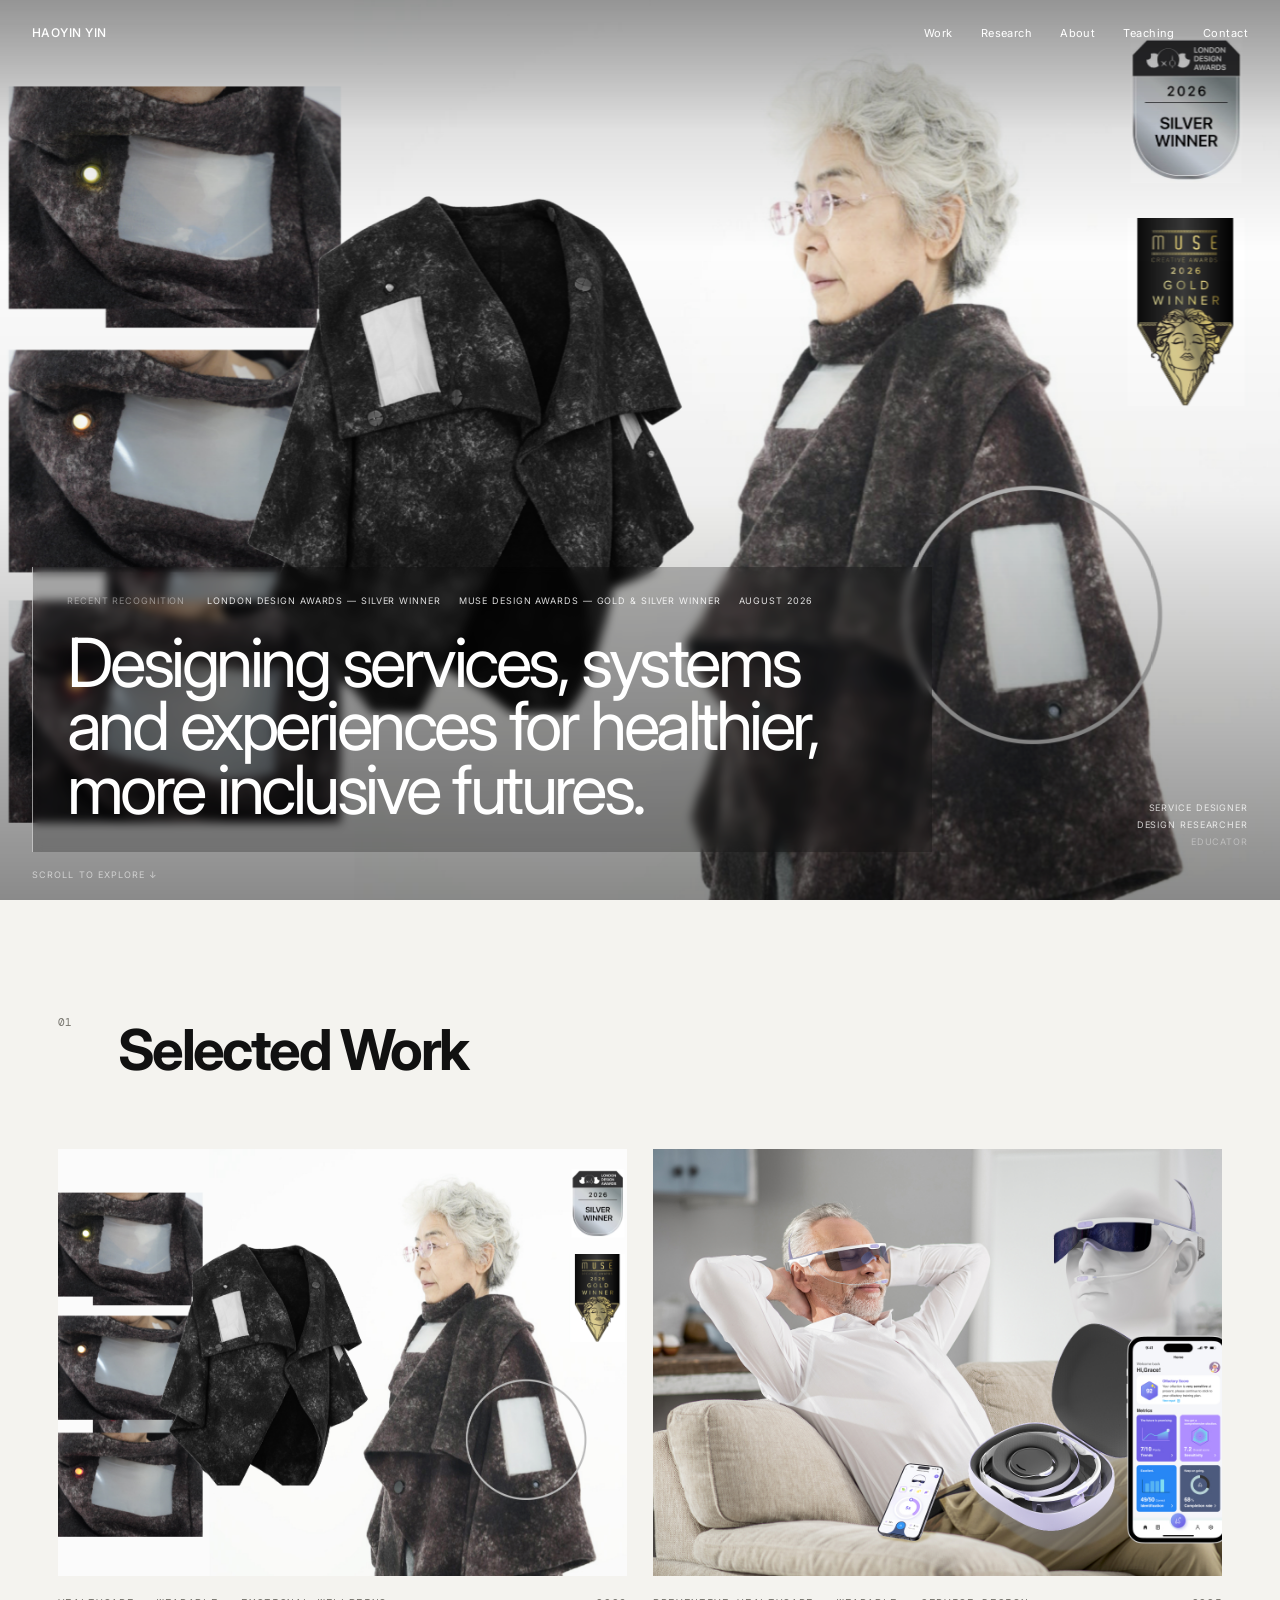
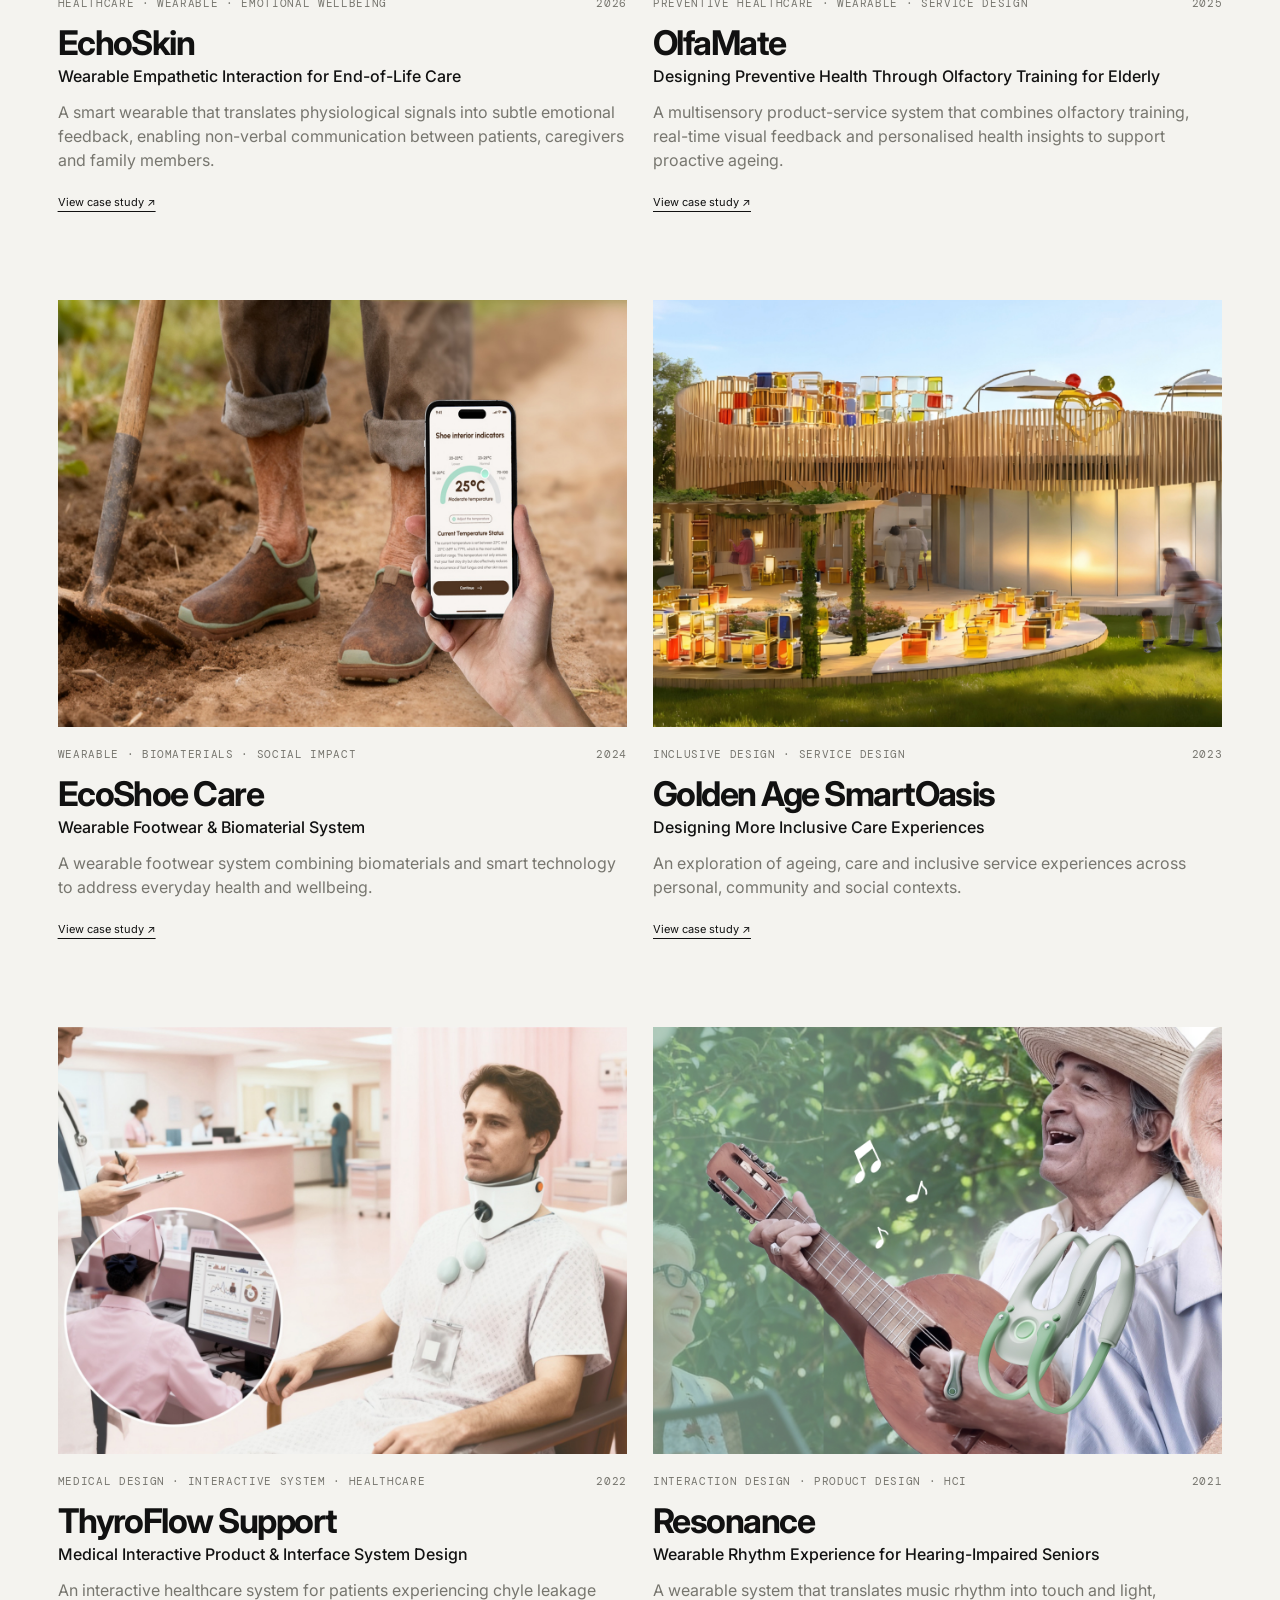
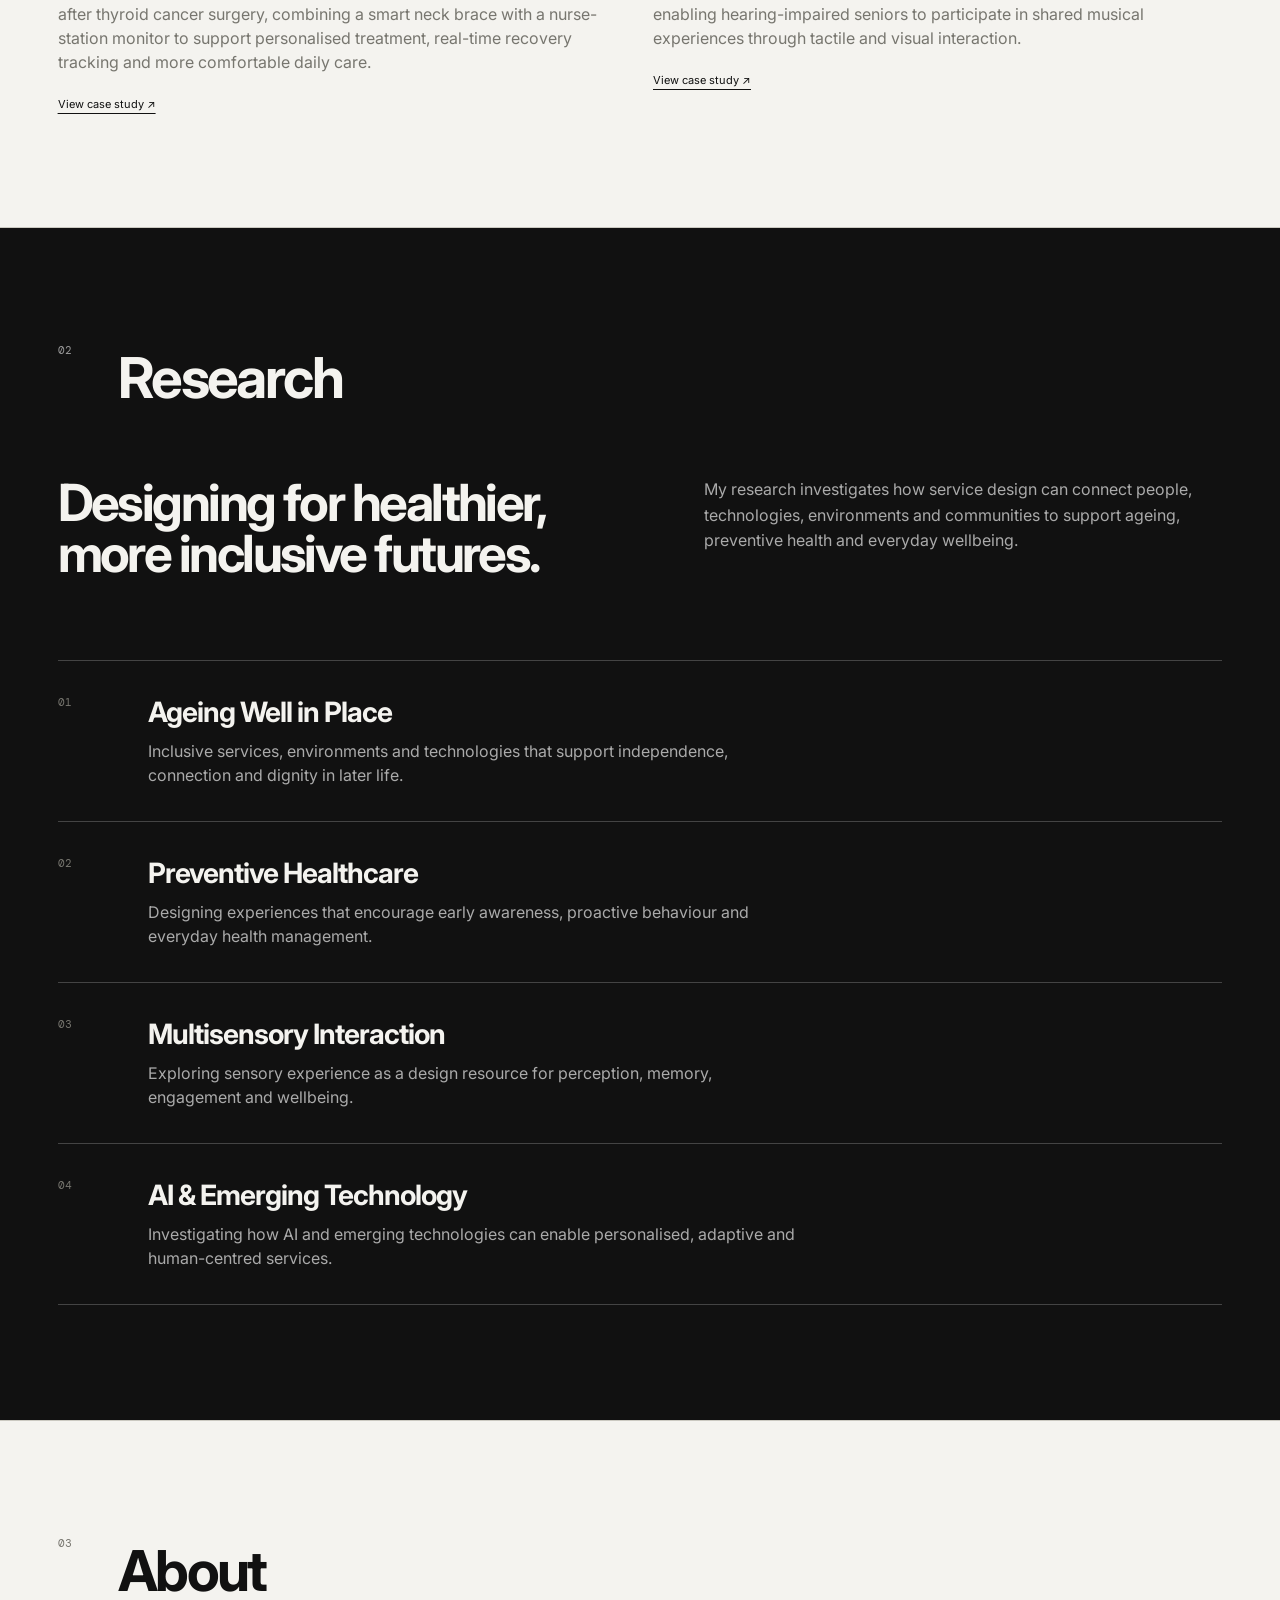
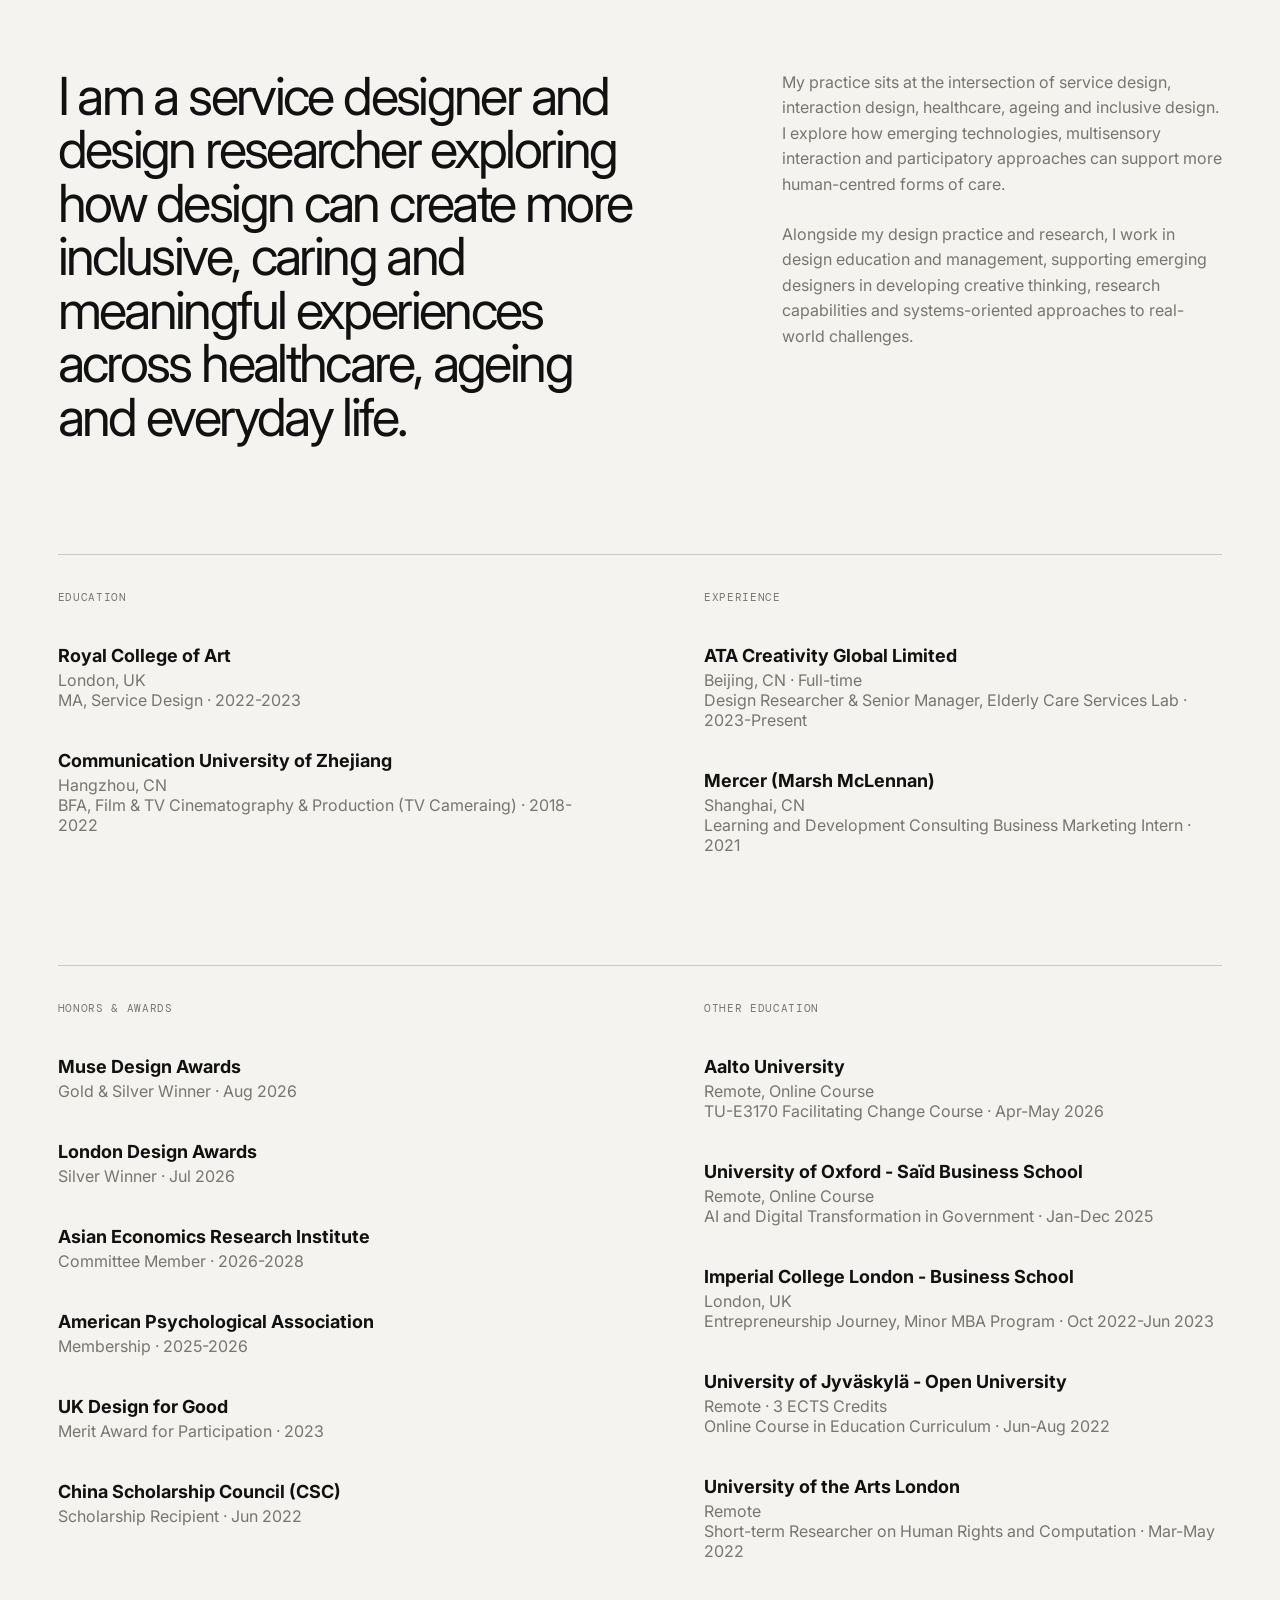
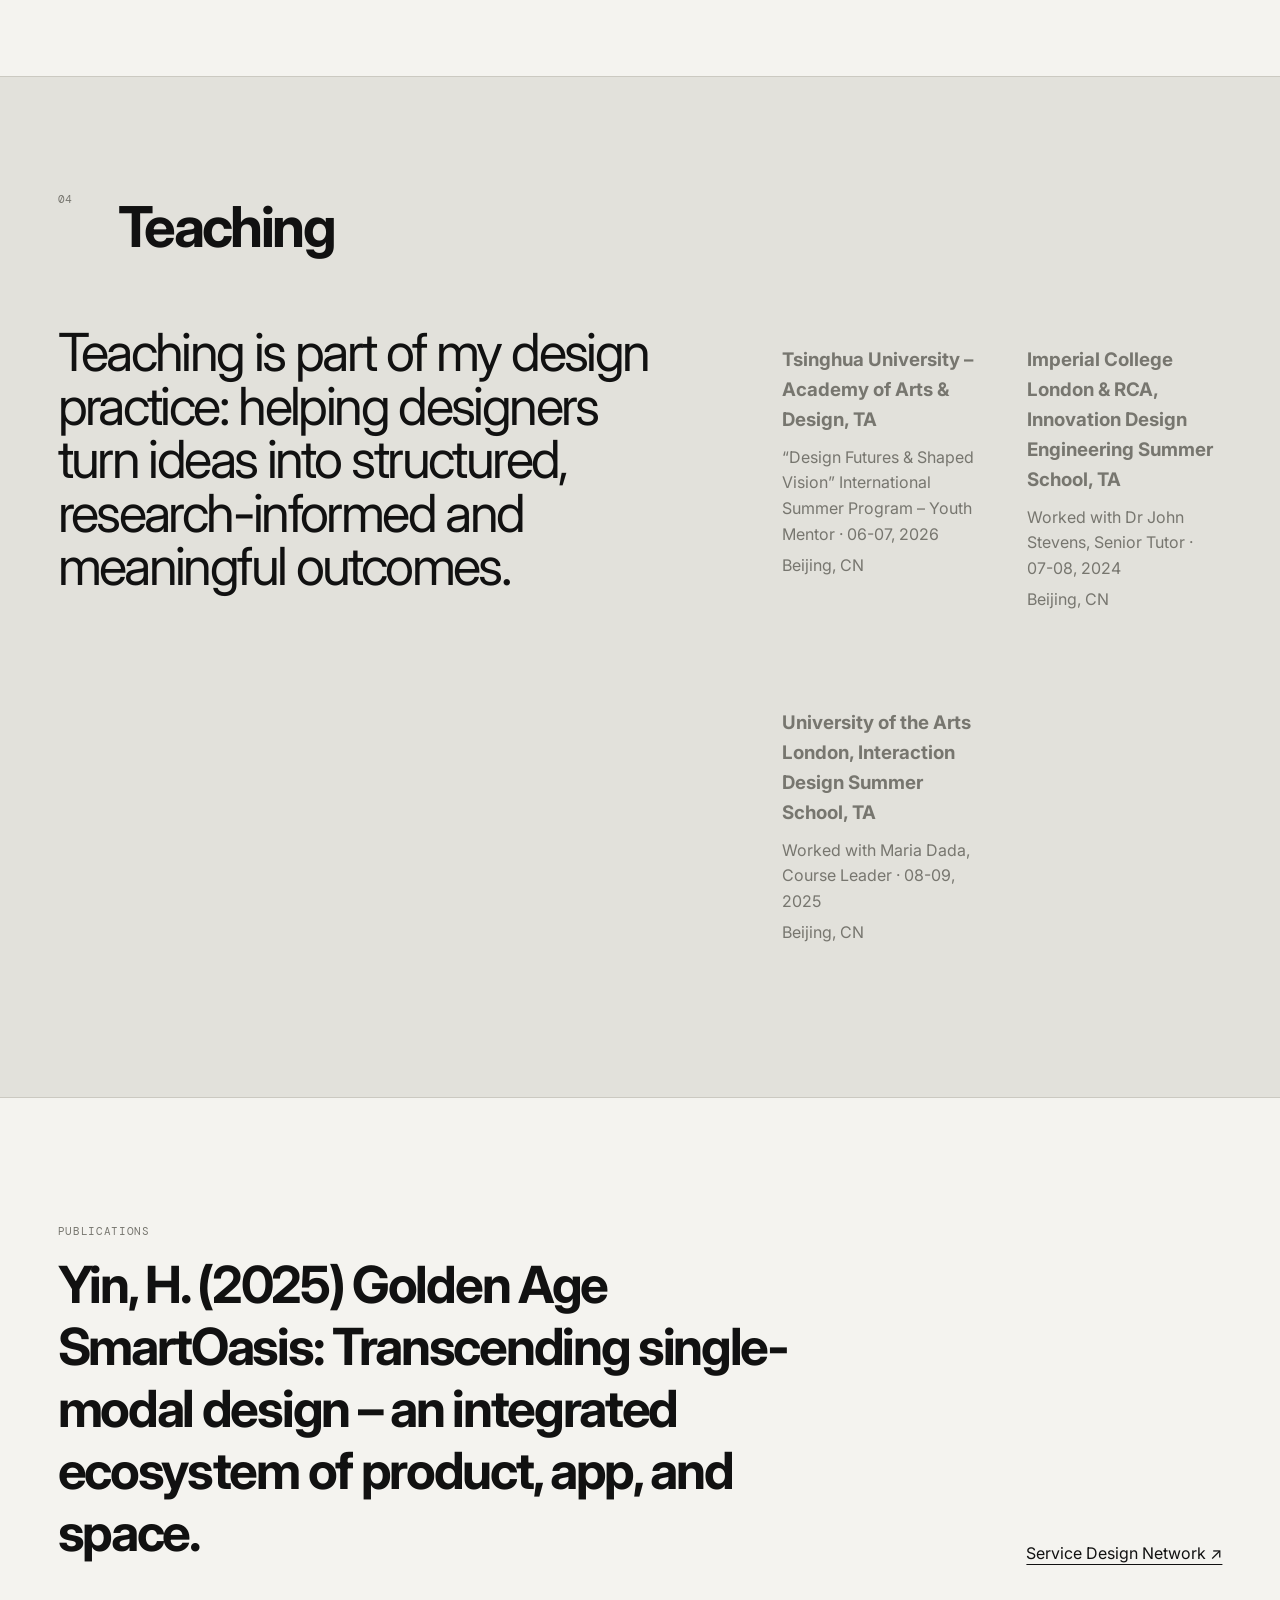
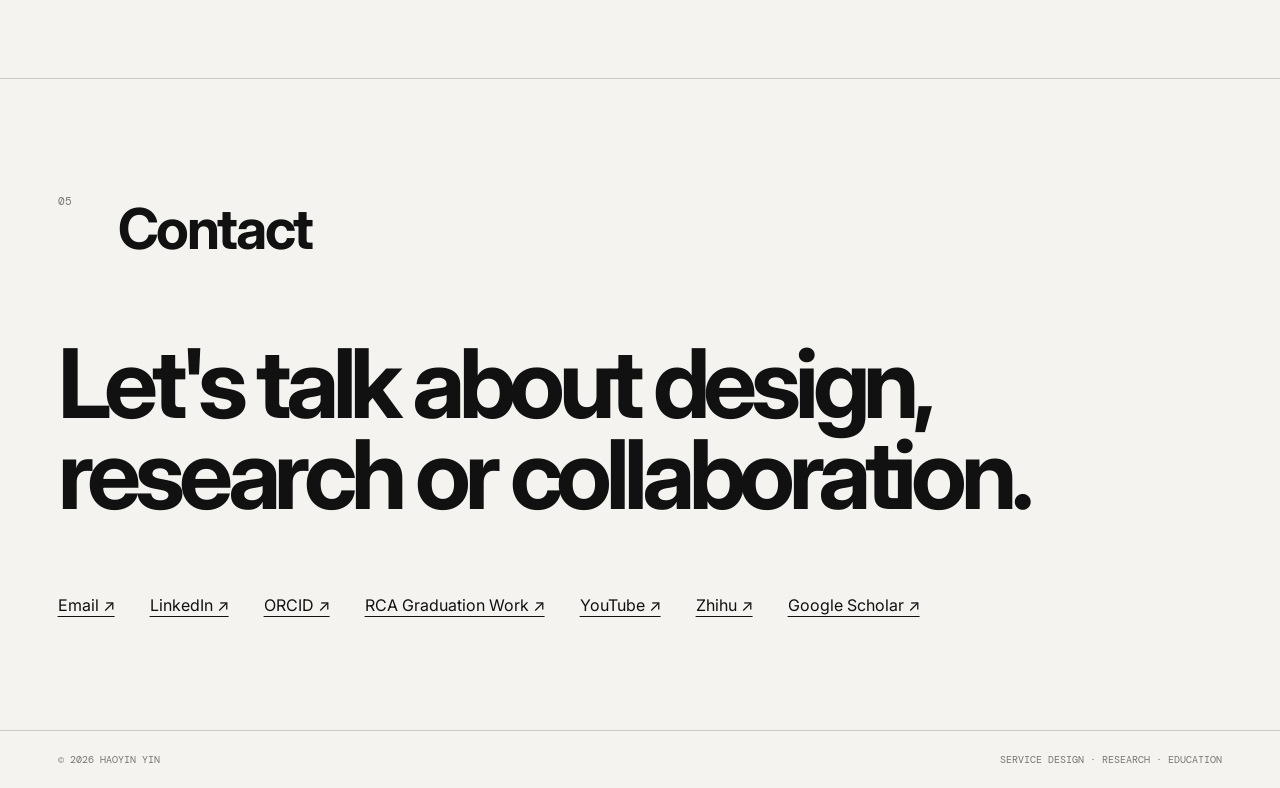
==== index.html @ 9c63cf5b "Update index.html" ====
<!doctype html>
<html lang="en">
<head>
<meta charset="utf-8">
<meta name="viewport" content="width=device-width,initial-scale=1">

<title>Haoyin Yin — Service Designer & Design Researcher</title>

<meta name="description" content="Haoyin Yin — Service Designer, Design Researcher and Educator.">

<link rel="stylesheet" href="styles.css">

<style>

/* =========================================================
   HERO V10
   FULL-SCREEN IMAGE + PROTECTED TYPOGRAPHY
   ========================================================= */

.hero-v10 {
  position: relative;
  width: 100%;
  height: 100vh;
  height: 100svh;
  min-height: 680px;

  overflow: hidden;

  background: #111;
  color: #fff;
}


/* =========================================================
   FULL-SCREEN IMAGE
   ========================================================= */

.hero-v10-media {
  position: absolute;
  inset: 0;

  overflow: hidden;
}

.hero-v10-media img {
  width: 100%;
  height: 100%;

  display: block;

  object-fit: cover;
  object-position: center center;

  transform: scale(1.015);

  animation:
    heroV10ImageIn 1.6s cubic-bezier(.16,.7,.2,1) both;

  transition:
    transform 1.2s cubic-bezier(.2,.7,.2,1);
}

.hero-v10:hover .hero-v10-media img {
  transform: scale(1.025);
}

@keyframes heroV10ImageIn {

  from {
    opacity: 0;
    transform: scale(1.07);
  }

  to {
    opacity: 1;
    transform: scale(1.015);
  }

}


/* =========================================================
   IMAGE ATMOSPHERE
   ========================================================= */

.hero-v10-shade {
  position: absolute;
  inset: 0;

  pointer-events: none;

  background:
    linear-gradient(
      180deg,
      rgba(0,0,0,.22) 0%,
      rgba(0,0,0,0) 28%,
      rgba(0,0,0,.05) 55%,
      rgba(0,0,0,.45) 100%
    );
}


/* =========================================================
   NAVIGATION
   ========================================================= */

.hero-v10-nav {
  position: absolute;

  top: 0;
  left: 0;
  right: 0;

  z-index: 20;

  display: flex;

  justify-content: space-between;
  align-items: center;

  padding: 27px 32px;

  color: #fff;
}

.hero-v10-logo {
  color: #fff;

  text-decoration: none;

  font-size: 12px;
  line-height: 1;

  font-weight: 500;

  letter-spacing: .04em;
}

.hero-v10-menu {
  display: flex;

  gap: 28px;

  align-items: center;
}

.hero-v10-menu a {
  color: #fff;

  text-decoration: none;

  font-size: 11px;
  line-height: 1;

  letter-spacing: .04em;

  transition: opacity .25s ease;
}

.hero-v10-menu a:hover {
  opacity: .5;
}


/* subtle navigation atmosphere */

.hero-v10-nav::after {
  content: "";

  position: absolute;

  top: 0;
  left: 0;
  right: 0;

  height: 130px;

  z-index: -1;

  background:
    linear-gradient(
      180deg,
      rgba(0,0,0,.24),
      rgba(0,0,0,0)
    );

  pointer-events: none;
}


/* =========================================================
   MAIN TYPOGRAPHY ZONE
   ========================================================= */

.hero-v10-text-zone {

  position: absolute;

  left: 32px;
  bottom: 48px;

  z-index: 8;

  width: min(900px, calc(100% - 64px));

  padding: 28px 34px 30px;

  /*
    Very subtle glass/editorial surface.
    It protects text without becoming a heavy panel.
  */

  background: rgba(0,0,0,.24);

  backdrop-filter: blur(5px);
  -webkit-backdrop-filter: blur(5px);

  border-left: 1px solid rgba(255,255,255,.55);

  animation:
    heroV10TextIn 1s .2s
    cubic-bezier(.2,.7,.2,1)
    both;
}


/* =========================================================
   AWARD NEWS
   ========================================================= */

.hero-v10-news {

  display: flex;

  flex-wrap: wrap;

  align-items: center;

  gap: 8px 18px;

  margin-bottom: 23px;

  font-size: 9px;

  line-height: 1.4;

  letter-spacing: .1em;

  text-transform: uppercase;

  color: rgba(255,255,255,.86);
}

.hero-v10-news-label {

  opacity: .5;

  padding-right: 4px;
}

.hero-v10-news-item {
  white-space: nowrap;
}


/* =========================================================
   MAIN TITLE
   ========================================================= */

.hero-v10-title {

  margin: 0;

  max-width: 880px;

  font-size:
    clamp(42px, 5.3vw, 78px);

  line-height: .94;

  font-weight: 400;

  letter-spacing: -.052em;

  color: #fff;
}

.hero-v10-title span {
  display: block;
}


/* =========================================================
   IDENTITY — RIGHT BOTTOM
   ========================================================= */

.hero-v10-identity {

  position: absolute;

  right: 32px;
  bottom: 52px;

  z-index: 8;

  display: flex;

  flex-direction: column;

  align-items: flex-end;

  gap: 5px;

  text-align: right;

  font-size: 9px;

  line-height: 1.35;

  letter-spacing: .1em;

  text-transform: uppercase;

  color: rgba(255,255,255,.78);

  animation:
    heroV10TextIn .9s .5s
    cubic-bezier(.2,.7,.2,1)
    both;
}

.hero-v10-identity span:last-child {
  opacity: .48;
}


/* =========================================================
   SCROLL
   ========================================================= */

.hero-v10-scroll {

  position: absolute;

  left: 32px;
  bottom: 21px;

  z-index: 10;

  color: #fff;

  text-decoration: none;

  font-size: 9px;

  line-height: 1;

  letter-spacing: .12em;

  text-transform: uppercase;

  opacity: .58;

  transition:
    opacity .25s ease,
    transform .25s ease;
}

.hero-v10-scroll:hover {

  opacity: 1;

  transform: translateY(3px);

}


/* =========================================================
   ANIMATION
   ========================================================= */

@keyframes heroV10TextIn {

  from {
    opacity: 0;
    transform: translateY(25px);
  }

  to {
    opacity: 1;
    transform: translateY(0);
  }

}


/* =========================================================
   MOBILE
   ========================================================= */

@media (max-width: 800px) {

  .hero-v10 {
    min-height: 680px;
  }


  .hero-v10-nav {
    padding: 22px 20px;
  }


  .hero-v10-menu {
    gap: 16px;
  }


  .hero-v10-menu a {
    font-size: 9px;
  }


  .hero-v10-text-zone {

    left: 20px;
    bottom: 38px;

    width: calc(100% - 40px);

    padding:
      22px 20px
      24px;

  }


  .hero-v10-news {

    gap: 7px 12px;

    margin-bottom: 17px;

    font-size: 8px;

  }


  .hero-v10-news-item {
    white-space: normal;
  }


  .hero-v10-title {

    font-size:
      clamp(38px, 10.5vw, 60px);

    line-height: .95;

  }


  .hero-v10-identity {

    display: none;

  }


  .hero-v10-scroll {

    left: 20px;
    bottom: 17px;

  }


  .hero-v10-shade {

    background:
      linear-gradient(
        180deg,
        rgba(0,0,0,.3) 0%,
        rgba(0,0,0,.02) 30%,
        rgba(0,0,0,.62) 100%
      );

  }

}


/* =========================================================
   TEACHING — TWO COLUMN PROJECT LAYOUT
   ========================================================= */

.teaching-grid {
  display: grid;
  grid-template-columns: repeat(2, minmax(0, 1fr));
  gap: 40px 50px;
  width: 100%;
}

.teaching-item {
  padding-bottom: 30px;
}

.teaching-item h3 {
  margin-bottom: 10px;
}

.teaching-item p {
  margin: 6px 0;
}

@media (max-width: 800px) {

  .teaching-grid {
    grid-template-columns: 1fr;
  }

}

</style>

</head>

<body>


<!-- =========================================================
     HERO V10
     ========================================================= -->

<section class="hero-v10" id="top">


  <!-- FULL-SCREEN IMAGE -->

  <div class="hero-v10-media">

    <img
      src="assets/echoskin.jpg"
      alt="Haoyin Yin — Selected Design Work"
    >

  </div>


  <!-- IMAGE ATMOSPHERE -->

  <div class="hero-v10-shade"></div>


  <!-- NAVIGATION -->

  <header class="hero-v10-nav">

    <a href="#top" class="hero-v10-logo">
      HAOYIN YIN
    </a>

    <nav class="hero-v10-menu">

      <a href="#work">Work</a>

      <a href="#research">Research</a>

      <a href="#about">About</a>

      <a href="#teaching">Teaching</a>

      <a href="#contact">Contact</a>

    </nav>

  </header>


  <!-- TEXT ZONE -->

  <div class="hero-v10-text-zone">


    <!-- AWARD NEWS -->

    <div class="hero-v10-news">

      <span class="hero-v10-news-label">
        Recent Recognition
      </span>

      <span class="hero-v10-news-item">
        London Design Awards — Silver Winner
      </span>

      <span class="hero-v10-news-item">
        Muse Design Awards — Gold &amp; Silver Winner
      </span>

      <span class="hero-v10-news-item">
        August 2026
      </span>

    </div>


    <!-- MAIN STATEMENT -->

    <h1 class="hero-v10-title">

      <span>Designing services, systems</span>

      <span>and experiences for healthier,</span>

      <span>more inclusive futures.</span>

    </h1>


  </div>


  <!-- IDENTITY -->

  <div class="hero-v10-identity">

    <span>Service Designer</span>

    <span>Design Researcher</span>

    <span>Educator</span>

  </div>


  <!-- SCROLL -->

  <a href="#work" class="hero-v10-scroll">
    Scroll to explore ↓
  </a>


</section>


<main>


<!-- =========================================================
     WORK
     ========================================================= -->

<section id="work" class="section">

  <div class="section-title">

    <span>01</span>

    <h2>Selected Work</h2>

  </div>

  <div id="project-grid" class="projects"></div>

</section>


<!-- =========================================================
     RESEARCH
     ========================================================= -->

<section id="research" class="section dark">

  <div class="section-title">

    <span>02</span>

    <h2>Research</h2>

  </div>


  <div class="research-intro">

    <h3>
      Designing for healthier, more inclusive futures.
    </h3>

    <p>
      My research investigates how service design can connect people, technologies, environments and communities to support ageing, preventive health and everyday wellbeing.
    </p>

  </div>


  <div class="research-list">


    <article>

      <span>01</span>

      <div>

        <h3>
          Ageing Well in Place
        </h3>

        <p>
          Inclusive services, environments and technologies that support independence, connection and dignity in later life.
        </p>

      </div>

    </article>


    <article>

      <span>02</span>

      <div>

        <h3>
          Preventive Healthcare
        </h3>

        <p>
          Designing experiences that encourage early awareness, proactive behaviour and everyday health management.
        </p>

      </div>

    </article>


    <article>

      <span>03</span>

      <div>

        <h3>
          Multisensory Interaction
        </h3>

        <p>
          Exploring sensory experience as a design resource for perception, memory, engagement and wellbeing.
        </p>

      </div>

    </article>


    <article>

      <span>04</span>

      <div>

        <h3>
          AI &amp; Emerging Technology
        </h3>

        <p>
          Investigating how AI and emerging technologies can enable personalised, adaptive and human-centred services.
        </p>

      </div>

    </article>


  </div>

</section>


<!-- =========================================================
     ABOUT
     ========================================================= -->

<section id="about" class="section">

  <div class="section-title">

    <span>03</span>

    <h2>About</h2>

  </div>


  <div class="two-col">


    <div>

      <p class="statement">
        I am a service designer and design researcher exploring how design can create more inclusive, caring and meaningful experiences across healthcare, ageing and everyday life.
      </p>

    </div>


    <div class="body">

      <p>
        My practice sits at the intersection of service design, interaction design, healthcare, ageing and inclusive design. I explore how emerging technologies, multisensory interaction and participatory approaches can support more human-centred forms of care.
      </p>

      <p>
        Alongside my design practice and research, I work in design education and management, supporting emerging designers in developing creative thinking, research capabilities and systems-oriented approaches to real-world challenges.
      </p>

    </div>

  </div>


  <!-- EDUCATION -->

  <div class="timeline">

    <div>

      <span>EDUCATION</span>

      <h3>
        Royal College of Art
      </h3>

      <p>
        London, UK
      </p>

      <p>
        MA, Service Design · 2022-2023
      </p>


      <h3>
        Communication University of Zhejiang
      </h3>

      <p>
        Hangzhou, CN
      </p>

      <p>
        BFA, Film &amp; TV Cinematography &amp; Production (TV Cameraing) · 2018-2022
      </p>

    </div>


    <!-- EXPERIENCE -->

    <div>

      <span>EXPERIENCE</span>

      <h3>
        ATA Creativity Global Limited
      </h3>

      <p>
        Beijing, CN · Full-time
      </p>

      <p>
        Design Researcher &amp; Senior Manager, Elderly Care Services Lab · 2023-Present
      </p>


      <h3>
        Mercer (Marsh McLennan)
      </h3>

      <p>
        Shanghai, CN
      </p>

      <p>
        Learning and Development Consulting Business Marketing Intern · 2021
      </p>

    </div>

  </div>


  <!-- HONORS & AWARDS -->

  <div class="timeline">

    <div>

      <span>HONORS &amp; AWARDS</span>


      <h3>
        Muse Design Awards
      </h3>

      <p>
        Gold &amp; Silver Winner · Aug 2026
      </p>


      <h3>
        London Design Awards
      </h3>

      <p>
        Silver Winner · Jul 2026
      </p>


      <h3>
        Asian Economics Research Institute
      </h3>

      <p>
        Committee Member · 2026-2028
      </p>


      <h3>
        American Psychological Association
      </h3>

      <p>
        Membership · 2025-2026
      </p>


      <h3>
        UK Design for Good
      </h3>

      <p>
        Merit Award for Participation · 2023
      </p>


      <h3>
        China Scholarship Council (CSC)
      </h3>

      <p>
        Scholarship Recipient · Jun 2022
      </p>

    </div>


    <!-- OTHER EDUCATION -->

    <div>

      <span>OTHER EDUCATION</span>


      <h3>
        Aalto University
      </h3>

      <p>
        Remote, Online Course
      </p>

      <p>
        TU-E3170 Facilitating Change Course · Apr-May 2026
      </p>


      <h3>
        University of Oxford - Saïd Business School
      </h3>

      <p>
        Remote, Online Course
      </p>

      <p>
        AI and Digital Transformation in Government · Jan-Dec 2025
      </p>


      <h3>
        Imperial College London - Business School
      </h3>

      <p>
        London, UK
      </p>

      <p>
        Entrepreneurship Journey, Minor MBA Program · Oct 2022-Jun 2023
      </p>


      <h3>
        University of Jyväskylä - Open University
      </h3>

      <p>
        Remote · 3 ECTS Credits
      </p>

      <p>
        Online Course in Education Curriculum · Jun-Aug 2022
      </p>


      <h3>
        University of the Arts London
      </h3>

      <p>
        Remote
      </p>

      <p>
        Short-term Researcher on Human Rights and Computation · Mar-May 2022
      </p>

    </div>

  </div>

</section>


<!-- =========================================================
     TEACHING
     ========================================================= -->

<section id="teaching" class="section teaching">

  <div class="section-title">

    <span>04</span>

    <h2>Teaching</h2>

  </div>


  <div class="two-col">

    <p class="statement">
      Teaching is part of my design practice: helping designers turn ideas into structured, research-informed and meaningful outcomes.
    </p>


    <div class="body teaching-grid">


      <div class="teaching-item">

        <h3>
          Tsinghua University – Academy of Arts &amp; Design, TA
        </h3>

        <p>
          “Design Futures &amp; Shaped Vision” International Summer Program – Youth Mentor · 06-07, 2026
        </p>

        <p>
          Beijing, CN
        </p>

      </div>


      <div class="teaching-item">

        <h3>
          Imperial College London &amp; RCA, Innovation Design Engineering Summer School, TA
        </h3>

        <p>
          Worked with Dr John Stevens, Senior Tutor · 07-08, 2024
        </p>

        <p>
          Beijing, CN
        </p>

      </div>


      <div class="teaching-item">

        <h3>
          University of the Arts London, Interaction Design Summer School, TA
        </h3>

        <p>
          Worked with Maria Dada, Course Leader · 08-09, 2025
        </p>

        <p>
          Beijing, CN
        </p>

      </div>


    </div>

  </div>

</section>


<!-- =========================================================
     PUBLICATIONS
     ========================================================= -->

<section class="section cv">

  <div>

    <p class="label">
      PUBLICATIONS
    </p>

    <h2>
      Yin, H. (2025) Golden Age SmartOasis: Transcending single-modal design – an integrated ecosystem of product, app, and space.
    </h2>

  </div>


  <div class="cv-links">

    <a
      href="https://service-design-network.org/case_study/golden-age-smartoasis"
      target="_blank"
      rel="noopener"
    >
      Service Design Network ↗
    </a>

  </div>

</section>


<!-- =========================================================
     CONTACT
     ========================================================= -->

<section id="contact" class="section contact">

  <div class="section-title">

    <span>05</span>

    <h2>Contact</h2>

  </div>


  <h2 class="contact-heading">
    Let's talk about design, research or collaboration.
  </h2>


  <div class="contact-links">

    <a href="mailto:haoryin.yin@gmail.com">
      Email ↗
    </a>

    <a
      href="https://www.linkedin.com/in/haoyin-yin-023898226/"
      target="_blank"
      rel="noopener"
    >
      LinkedIn ↗
    </a>

    <a
      href="https://orcid.org/0009-0003-8514-0490"
      target="_blank"
      rel="noopener"
    >
      ORCID ↗
    </a>

    <a
      href="https://2023.rca.ac.uk/students/haoyin-yin/"
      target="_blank"
      rel="noopener"
    >
      RCA Graduation Work ↗
    </a>

    <a
      href="https://www.youtube.com/@haoyinyin5917"
      target="_blank"
      rel="noopener"
    >
      YouTube ↗
    </a>

    <a
      href="https://www.zhihu.com/people/haoyin_yin"
      target="_blank"
      rel="noopener"
    >
      Zhihu ↗
    </a>

    <a
      href="https://scholar.google.com/citations?user=JkgD5NwAAAAJ&amp;hl=en"
      target="_blank"
      rel="noopener"
    >
      Google Scholar ↗
    </a>

  </div>

</section>


</main>


<!-- =========================================================
     FOOTER
     ========================================================= -->

<footer>

  <span>
    © <span id="year"></span> HAOYIN YIN
  </span>

  <span>
    Service Design · Research · Education
  </span>

</footer>


<script src="content.js"></script>
<script src="script.js"></script>

</body>
</html>
---- styles.css ----
@import url('https://fonts.googleapis.com/css2?family=DM+Mono:wght@400;500&family=Inter:wght@400;500;600;700&display=swap');
:root{--bg:#f4f3ef;--ink:#111;--muted:#77766f;--line:#cbc9c1;--pad:clamp(20px,4.5vw,72px)}
*{box-sizing:border-box}html{scroll-behavior:smooth}body{margin:0;background:var(--bg);color:var(--ink);font-family:Inter,Arial,sans-serif}a{color:inherit;text-decoration:none}
.header{position:sticky;top:0;z-index:20;display:flex;justify-content:space-between;align-items:center;padding:20px var(--pad);border-bottom:1px solid var(--line);background:rgba(244,243,239,.9);backdrop-filter:blur(14px)}.logo{font-size:13px;font-weight:700;letter-spacing:.08em}.header nav{display:flex;gap:26px;font:11px "DM Mono",monospace;text-transform:uppercase}.header nav a:hover,.link:hover{opacity:.55}
.hero{min-height:88vh;padding:clamp(90px,13vw,175px) var(--pad) 50px;border-bottom:1px solid var(--line);display:flex;flex-direction:column;justify-content:space-between}.label,.section-title span,.meta,.research-list>article>span,.timeline>div>span,.case-label{font:11px "DM Mono",monospace;letter-spacing:.06em;text-transform:uppercase;color:var(--muted)}
.hero h1{max-width:1180px;font-size:clamp(52px,8.2vw,122px);line-height:.92;letter-spacing:-.07em;font-weight:600;margin:48px 0 0}.hero-foot{display:flex;justify-content:space-between;align-items:end;gap:40px}.hero-foot p{max-width:570px;font-size:18px;line-height:1.45;margin:0}.hero-foot a,.link,.view{text-decoration:underline;text-underline-offset:5px;font-size:12px}
.section{padding:115px var(--pad);border-bottom:1px solid var(--line)}.section-title{display:grid;grid-template-columns:60px 1fr;margin-bottom:65px}.section-title h2{font-size:clamp(32px,4.4vw,58px);letter-spacing:-.045em;margin:0}.projects{display:grid;grid-template-columns:repeat(2,1fr);gap:90px 26px}
.project{display:block}.project-visual{aspect-ratio:4/3;background:#ddd;overflow:hidden;position:relative;margin-bottom:20px}.project-visual img{width:100%;height:100%;object-fit:cover;transition:transform .6s}.project:hover img{transform:scale(1.035)}.project-fallback{display:flex;align-items:flex-end;height:100%;padding:24px;font-size:clamp(30px,4vw,55px);letter-spacing:-.06em}.project-info .meta{display:flex;justify-content:space-between;gap:20px}.project-info h3{font-size:34px;letter-spacing:-.045em;margin:12px 0 3px}.project-info h4{font-size:16px;font-weight:500;margin:0 0 14px}.project-info p{max-width:650px;color:var(--muted);line-height:1.5;margin:0 0 18px}.view{font-size:11px}
.dark{background:#111;color:#f4f3ef}.dark .section-title span{color:#999}.research-intro{display:grid;grid-template-columns:1fr 1fr;gap:10vw;margin-bottom:80px}.research-intro h3{font-size:clamp(32px,4vw,58px);line-height:1;letter-spacing:-.05em;margin:0}.research-intro p{color:#aaa;line-height:1.6;max-width:540px;margin:0}.research-list{border-top:1px solid #444}.research-list article{display:grid;grid-template-columns:60px 1fr;gap:30px;padding:34px 0;border-bottom:1px solid #444}.research-list h3{font-size:28px;letter-spacing:-.035em;margin:0 0 10px}.research-list p{color:#aaa;line-height:1.5;max-width:650px;margin:0}
.two-col{display:grid;grid-template-columns:1.15fr .85fr;gap:10vw}.statement{font-size:clamp(30px,4.1vw,57px);line-height:1.02;letter-spacing:-.05em;margin:0}.body{color:var(--muted);line-height:1.6}.body p{margin-top:0;margin-bottom:24px}.timeline{display:grid;grid-template-columns:1fr 1fr;gap:10vw;border-top:1px solid var(--line);margin-top:110px;padding-top:30px}.timeline h3{font-size:18px;margin:40px 0 4px}.timeline p{color:var(--muted);margin:0}.teaching{background:#e2e1db}.cv{display:flex;justify-content:space-between;gap:60px;align-items:end}.cv h2{font-size:clamp(30px,4vw,55px);letter-spacing:-.045em;max-width:750px;margin:15px 0 0}.cv-links{display:flex;flex-direction:column;gap:14px;white-space:nowrap}.cv-links a{text-decoration:underline;text-underline-offset:5px}.contact-heading{font-size:clamp(48px,7.5vw,105px);line-height:.95;letter-spacing:-.065em;max-width:1100px;margin:75px 0}.contact-links{display:flex;gap:35px;flex-wrap:wrap}.contact-links a{text-decoration:underline;text-underline-offset:5px}
footer{display:flex;justify-content:space-between;padding:22px var(--pad);font:10px "DM Mono",monospace;text-transform:uppercase;color:var(--muted)}
/* Case studies */
.case-hero{padding:100px var(--pad) 80px;border-bottom:1px solid var(--line)}.case-back{font:11px "DM Mono",monospace;text-transform:uppercase;text-decoration:underline;text-underline-offset:5px}.case-hero h1{font-size:clamp(55px,9vw,125px);line-height:.9;letter-spacing:-.07em;max-width:1200px;margin:75px 0 35px}.case-subtitle{font-size:clamp(20px,2.3vw,30px);max-width:750px;line-height:1.3}.case-meta{display:flex;gap:45px;flex-wrap:wrap;margin-top:60px}.case-meta div{display:flex;flex-direction:column;gap:9px}.case-visual{margin:0 var(--pad);aspect-ratio:16/8;background:#ddd;display:flex;align-items:end;padding:30px;font-size:clamp(35px,6vw,80px);letter-spacing:-.06em}.case-visual img{width:100%;height:100%;object-fit:cover}.case-section{max-width:1150px;margin:auto;padding:100px var(--pad);border-bottom:1px solid var(--line)}.case-section h2{font-size:clamp(30px,4vw,52px);letter-spacing:-.045em;margin:0 0 35px}.case-section p{font-size:18px;line-height:1.65;color:#555;max-width:800px}.case-grid{display:grid;grid-template-columns:1fr 1fr;gap:70px}.case-grid h3{font-size:22px;margin:0 0 15px}.case-grid p{font-size:16px}.quote{font-size:clamp(30px,4vw,52px)!important;line-height:1.05!important;letter-spacing:-.04em;color:var(--ink)!important}.next-project{display:flex;justify-content:space-between;align-items:end;padding:80px var(--pad)}.next-project h2{font-size:clamp(38px,6vw,80px);letter-spacing:-.06em;margin:12px 0 0}.next-project a{text-decoration:underline;text-underline-offset:5px}
@media(max-width:720px){.header nav{gap:12px}.hero{min-height:80vh}.hero h1{margin-top:40px}.hero-foot,.cv{display:block}.hero-foot p{font-size:16px;margin-bottom:24px}.section{padding:78px var(--pad)}.section-title{grid-template-columns:38px 1fr;margin-bottom:45px}.projects,.research-intro,.two-col,.timeline,.case-grid{grid-template-columns:1fr;gap:55px}.projects{gap:65px}.project-info h3{font-size:29px}.research-intro{margin-bottom:55px}.research-list article{grid-template-columns:35px 1fr;gap:15px}.timeline{margin-top:70px}.cv-links{margin-top:35px}.contact-heading{margin:55px 0}.contact-links{flex-direction:column;gap:18px}footer{display:block;line-height:1.8}.case-hero{padding:65px var(--pad) 55px}.case-hero h1{margin:55px 0 25px}.case-visual{margin:0 var(--pad);aspect-ratio:4/3;padding:20px}.case-section{padding:70px var(--pad)}.next-project{display:block}.next-project a{display:inline-block;margin-top:25px}}
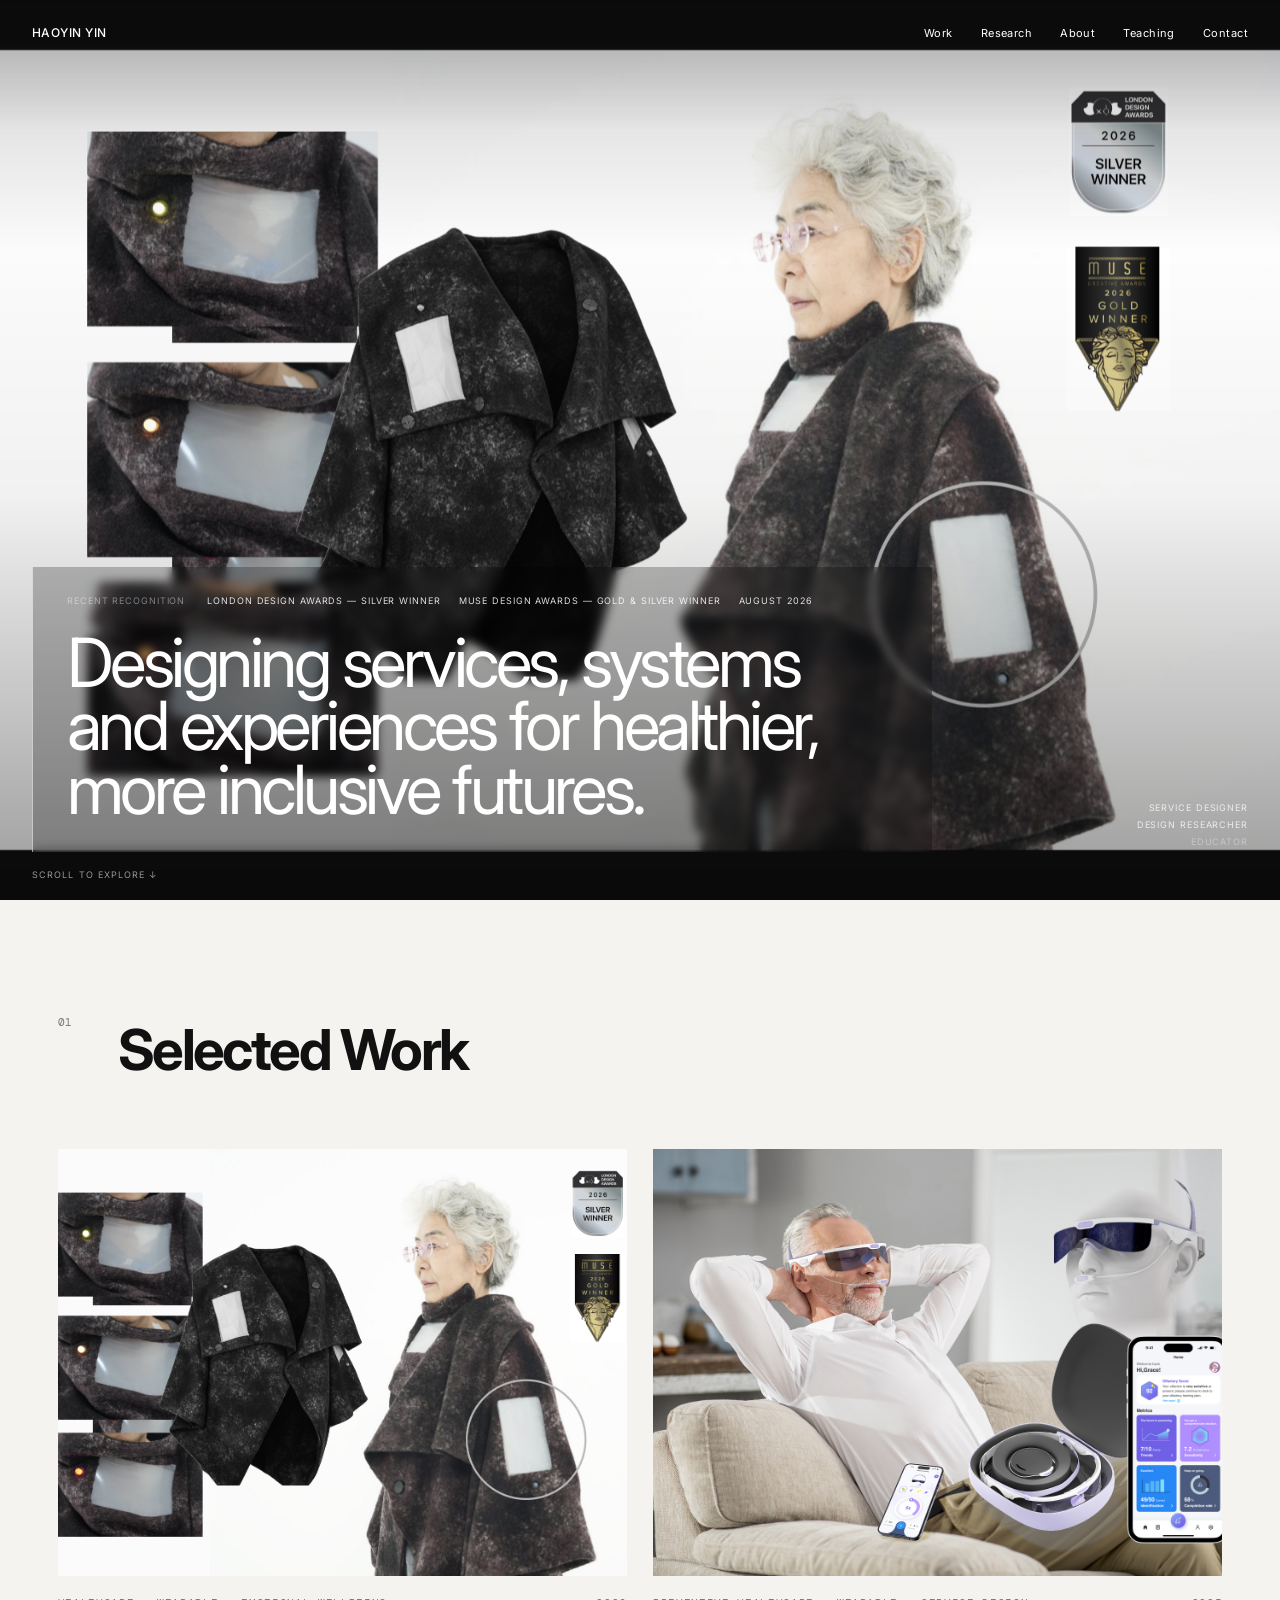
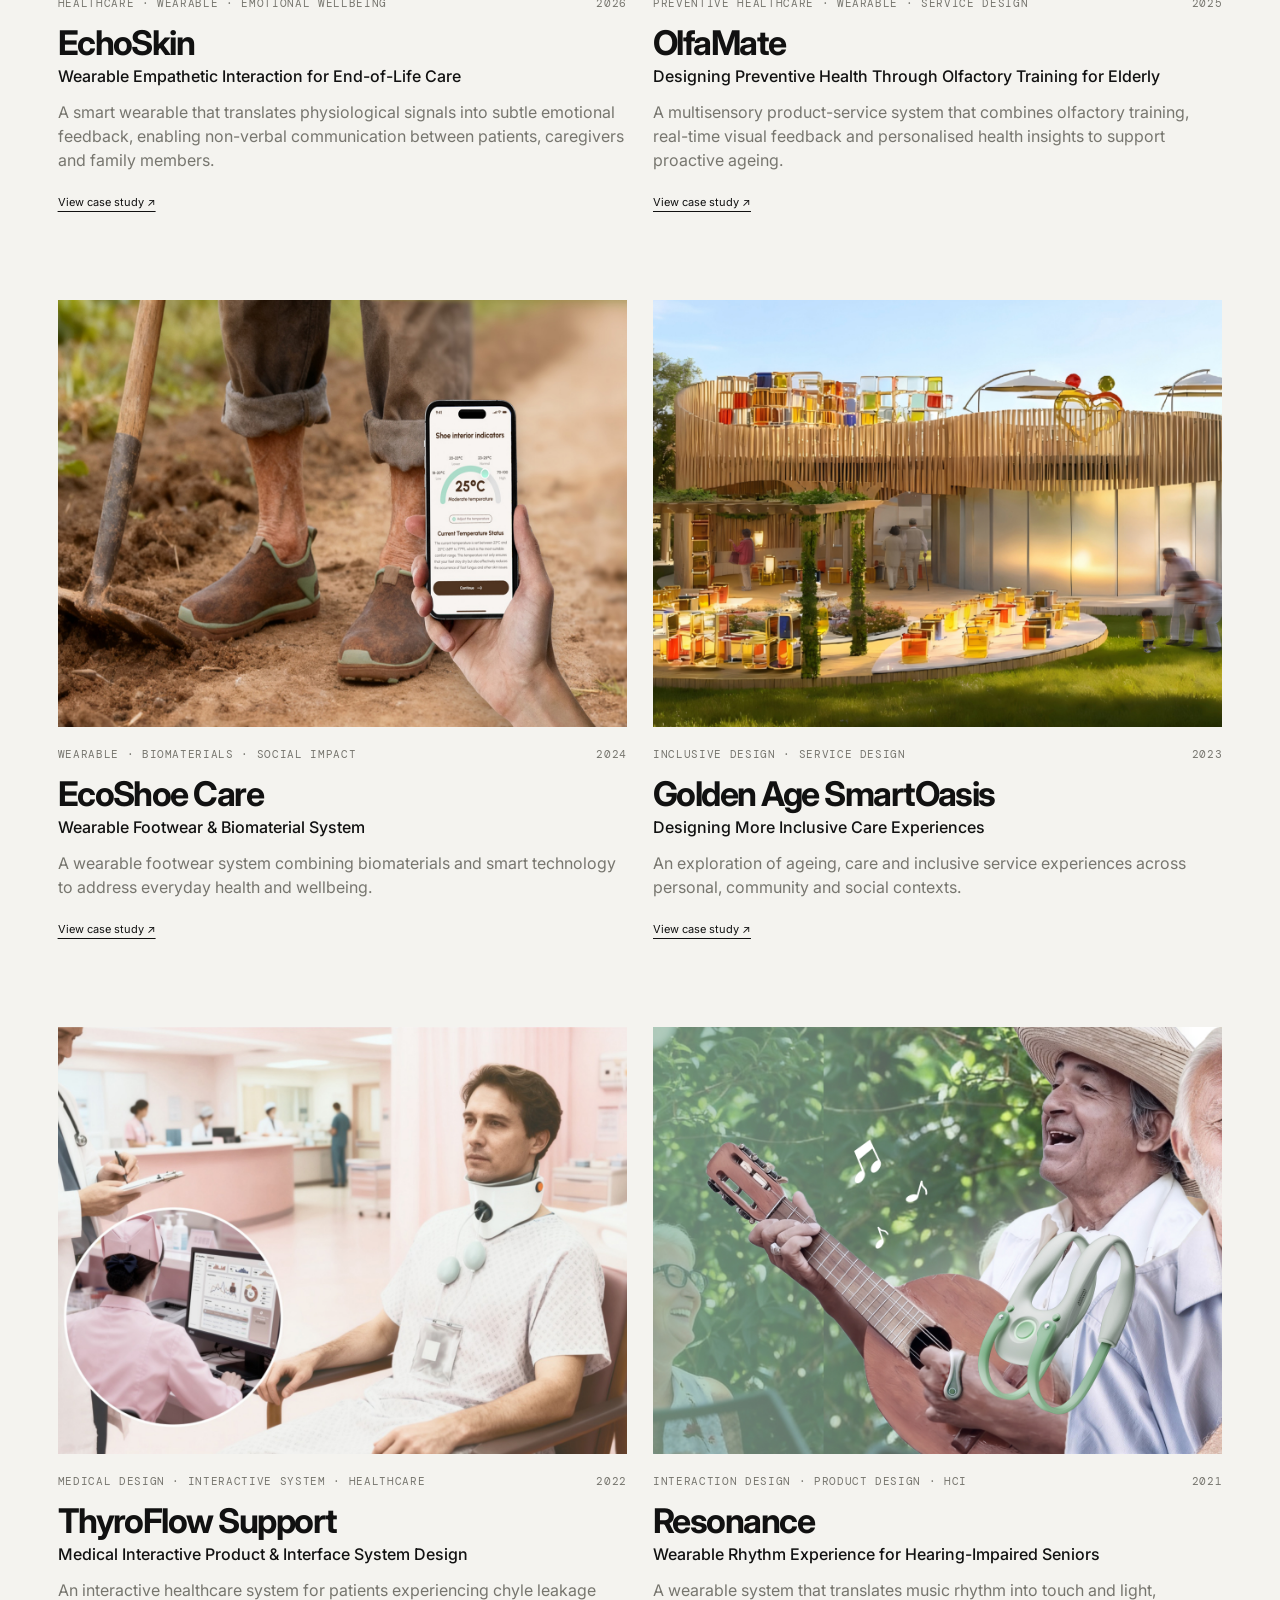
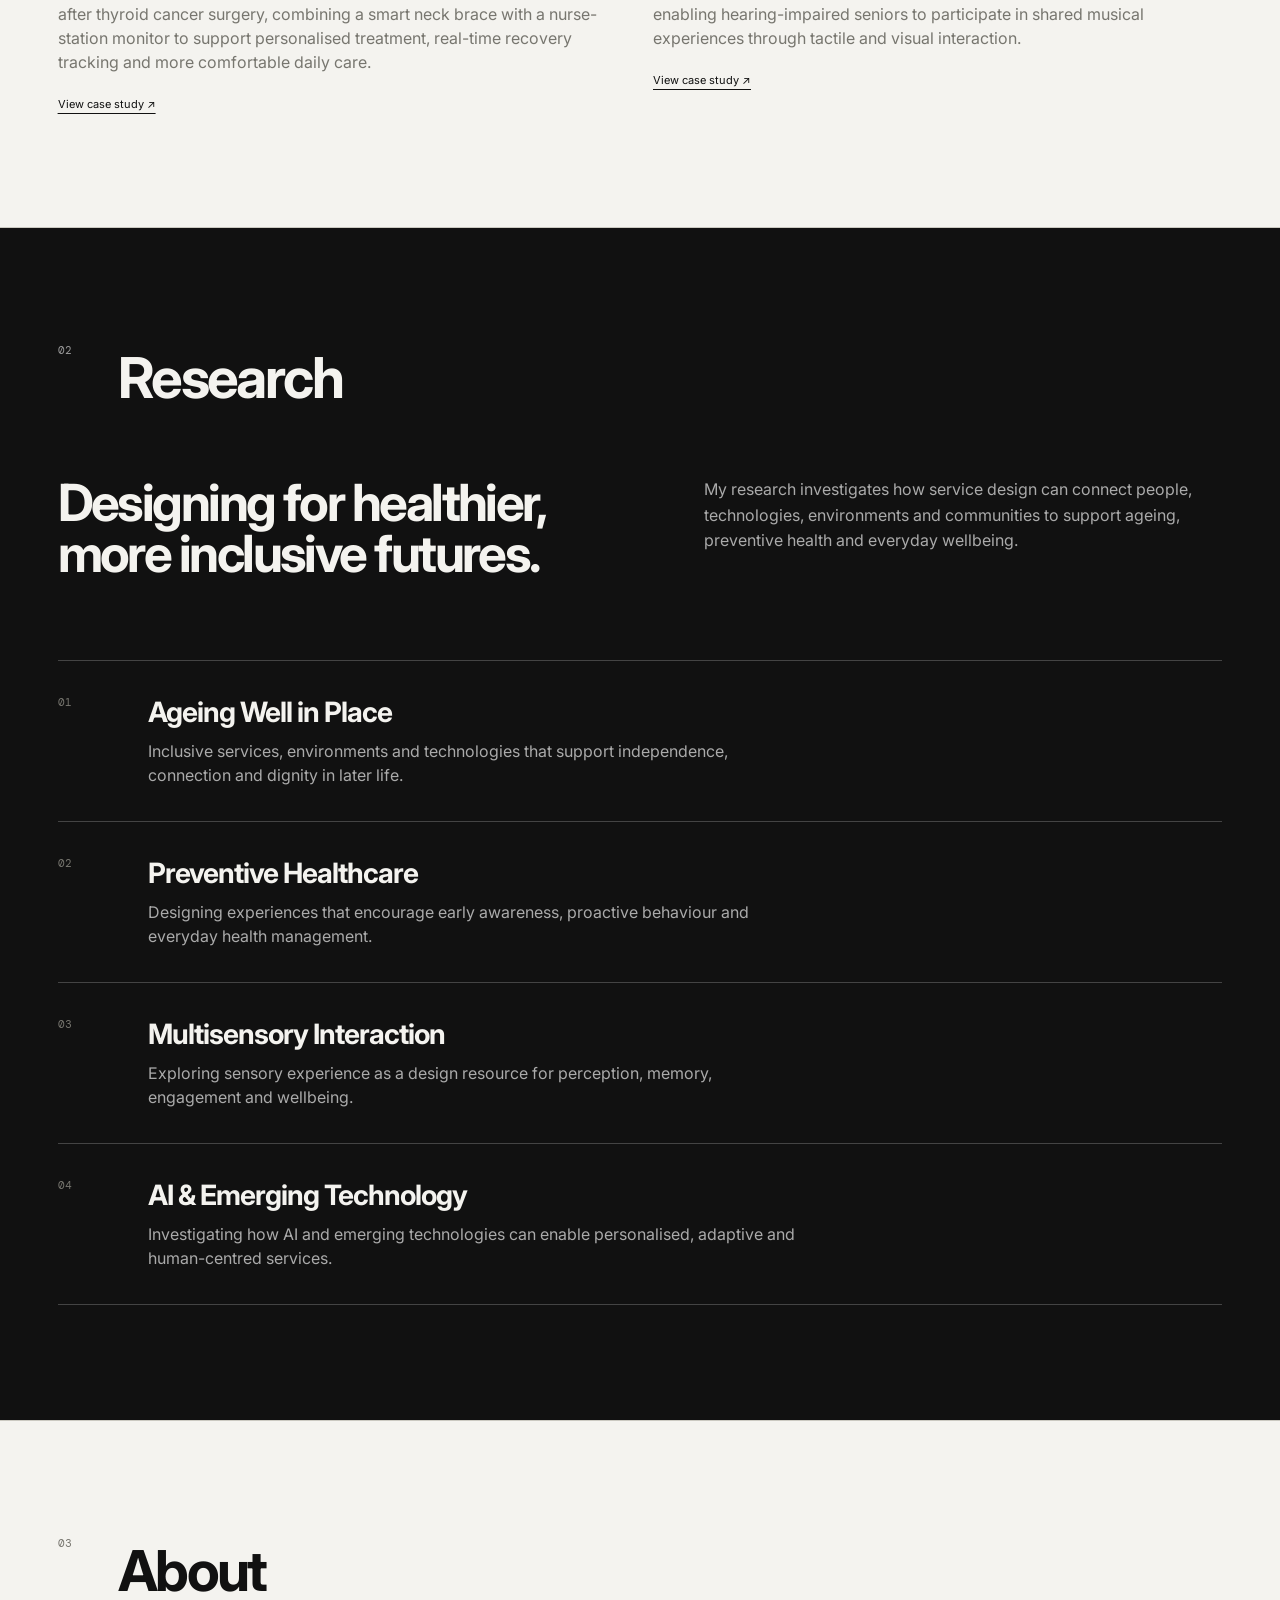
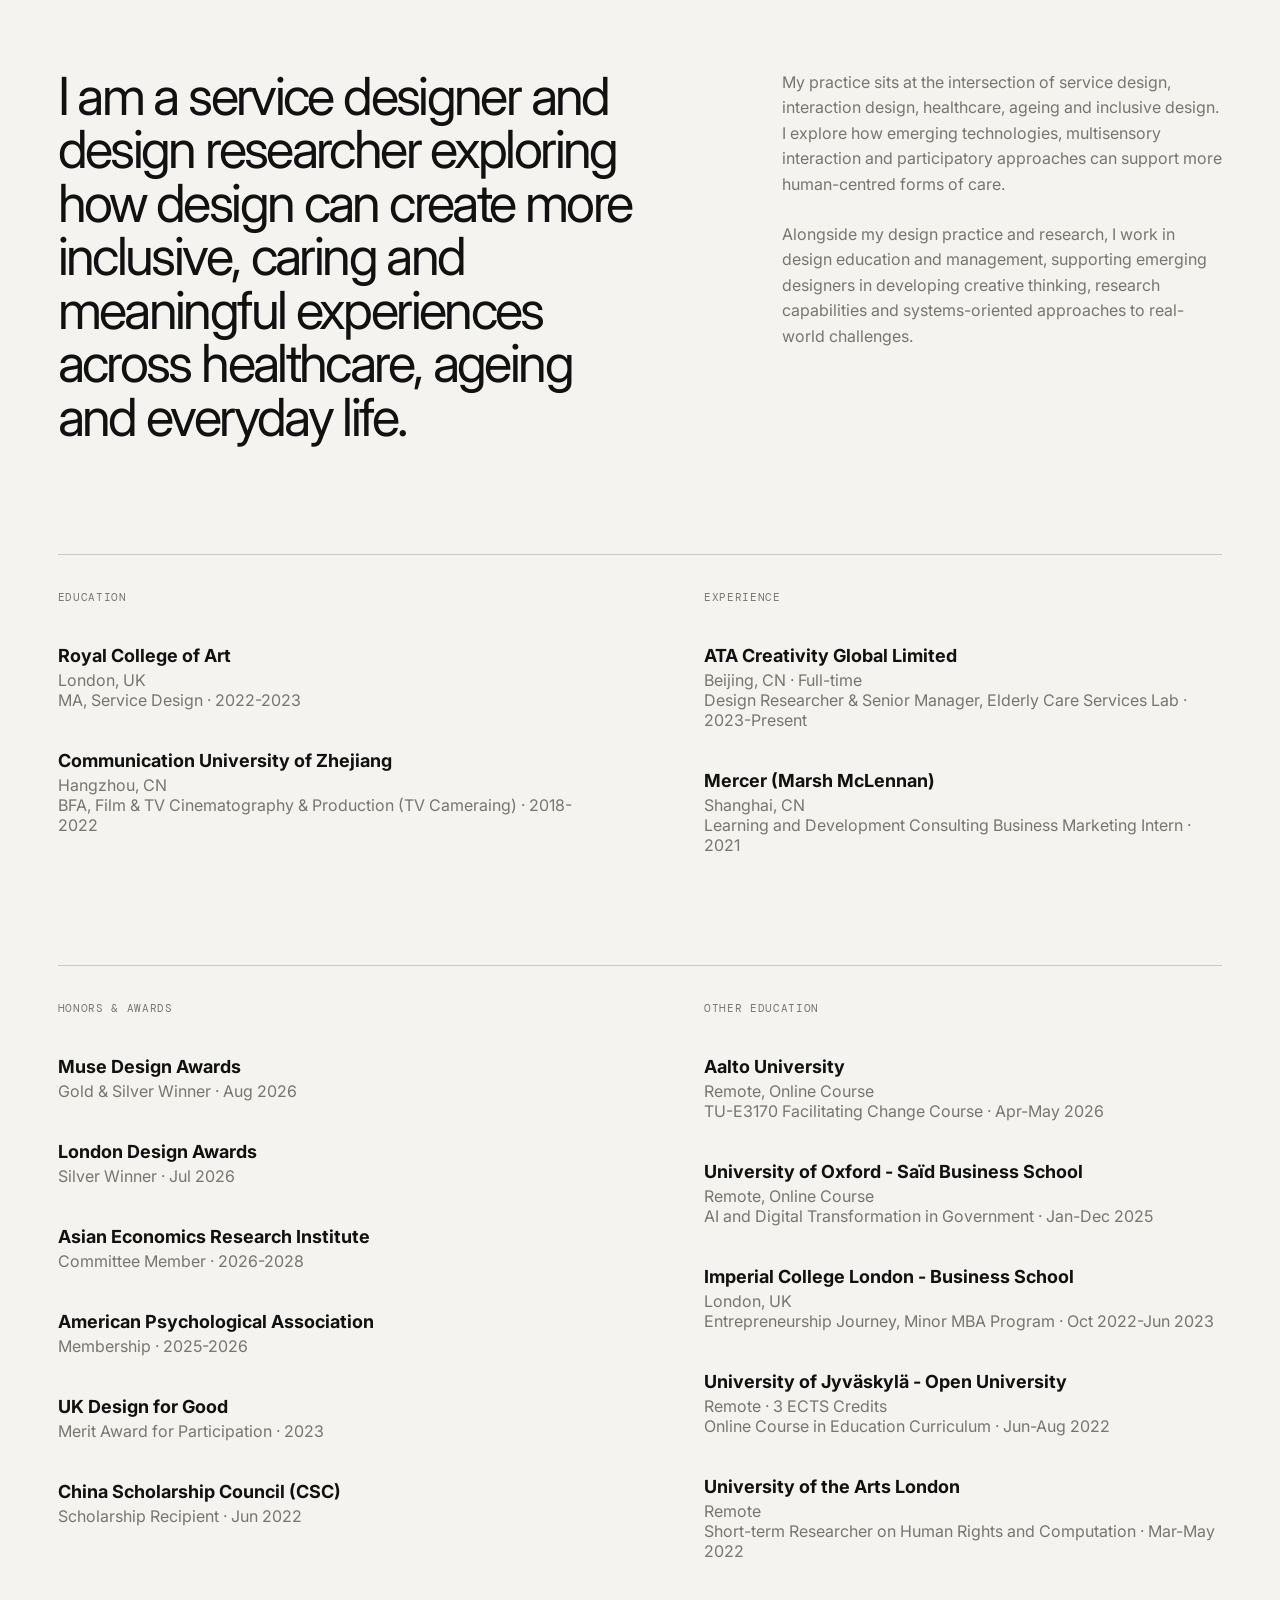
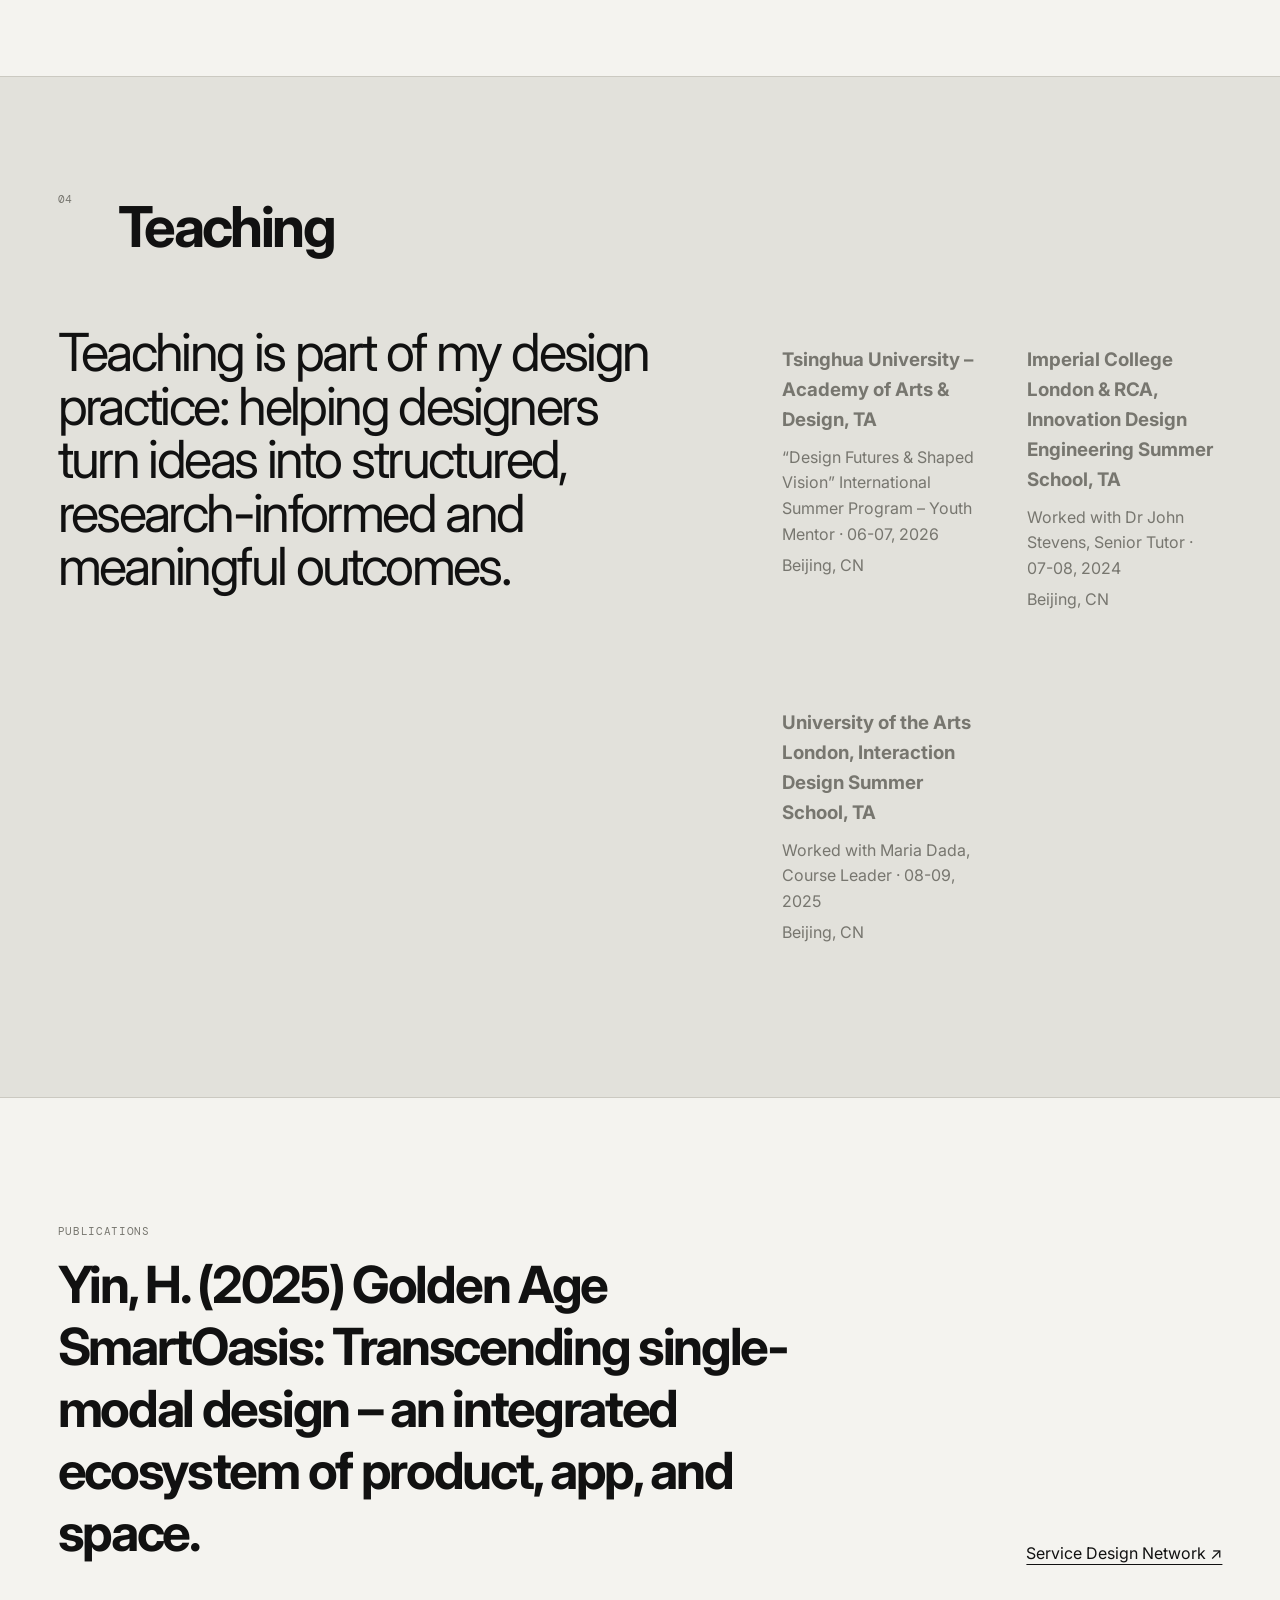
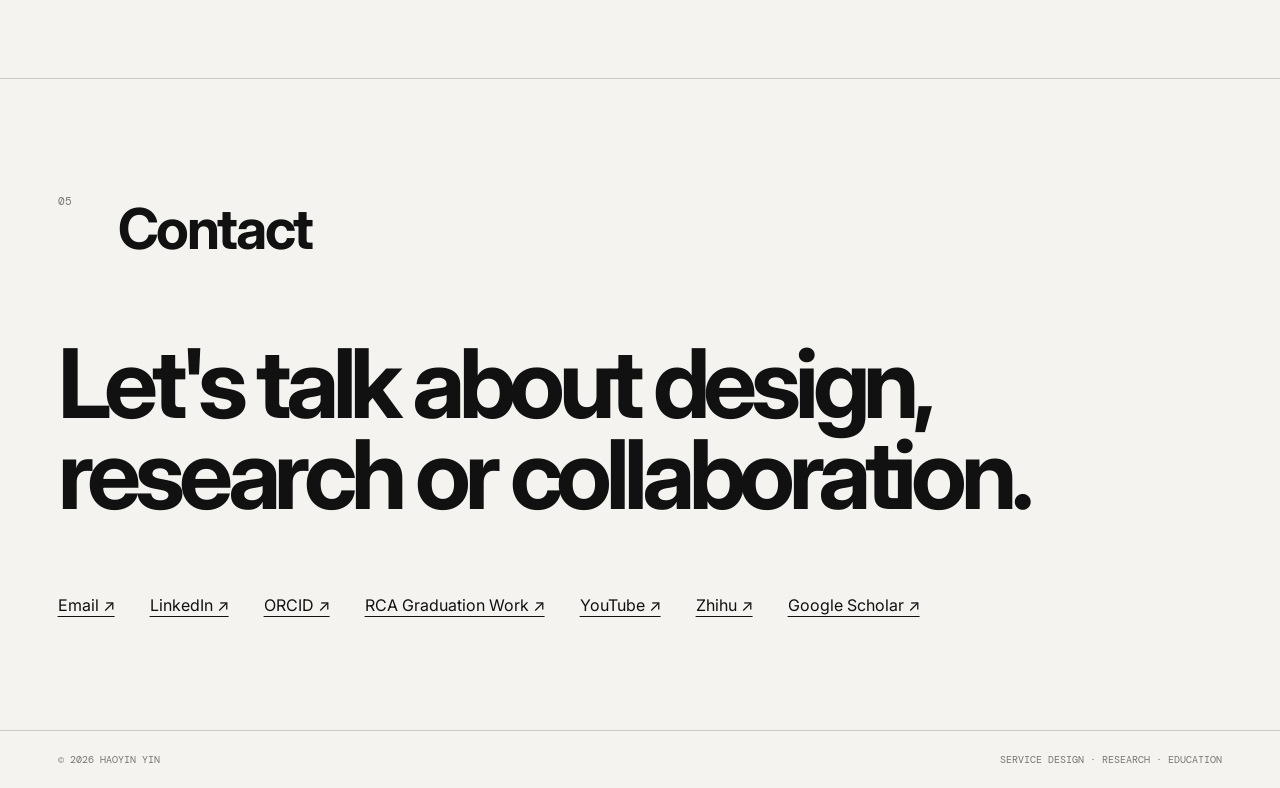
==== commit c24b5f63: "Update index.html" ====
--- a/index.html
+++ b/index.html
@@ -13,8 +13,8 @@
 <style>
 
 /* =========================================================
-   HERO V10
-   FULL-SCREEN IMAGE + PROTECTED TYPOGRAPHY
+   HERO V11
+   FULL-SCREEN HERO / FULL IMAGE VISIBILITY
    ========================================================= */
 
 .hero-v10 {
@@ -23,23 +23,29 @@
   height: 100vh;
   height: 100svh;
   min-height: 680px;
-
   overflow: hidden;
-
   background: #111;
   color: #fff;
 }
 
 
 /* =========================================================
-   FULL-SCREEN IMAGE
+   HERO IMAGE
+   IMPORTANT:
+   contain = show the COMPLETE image
    ========================================================= */
 
 .hero-v10-media {
   position: absolute;
   inset: 0;
 
+  display: flex;
+  align-items: center;
+  justify-content: center;
+
   overflow: hidden;
+
+  background: #111;
 }
 
 .hero-v10-media img {
@@ -48,32 +54,33 @@
 
   display: block;
 
-  object-fit: cover;
+  object-fit: contain;
   object-position: center center;
 
-  transform: scale(1.015);
+  transform: scale(1);
 
   animation:
-    heroV10ImageIn 1.6s cubic-bezier(.16,.7,.2,1) both;
+    heroV11ImageIn 1.6s cubic-bezier(.16,.7,.2,1) both;
 
   transition:
     transform 1.2s cubic-bezier(.2,.7,.2,1);
 }
 
 .hero-v10:hover .hero-v10-media img {
-  transform: scale(1.025);
-}
-
-@keyframes heroV10ImageIn {
+  transform: scale(1.015);
+}
+
+
+@keyframes heroV11ImageIn {
 
   from {
     opacity: 0;
-    transform: scale(1.07);
+    transform: scale(.98);
   }
 
   to {
     opacity: 1;
-    transform: scale(1.015);
+    transform: scale(1);
   }
 
 }
@@ -92,10 +99,10 @@
   background:
     linear-gradient(
       180deg,
-      rgba(0,0,0,.22) 0%,
+      rgba(0,0,0,.18) 0%,
       rgba(0,0,0,0) 28%,
-      rgba(0,0,0,.05) 55%,
-      rgba(0,0,0,.45) 100%
+      rgba(0,0,0,.04) 55%,
+      rgba(0,0,0,.38) 100%
     );
 }
 
@@ -162,7 +169,7 @@
 }
 
 
-/* subtle navigation atmosphere */
+/* Navigation gradient */
 
 .hero-v10-nav::after {
   content: "";
@@ -180,7 +187,7 @@
   background:
     linear-gradient(
       180deg,
-      rgba(0,0,0,.24),
+      rgba(0,0,0,.22),
       rgba(0,0,0,0)
     );
 
@@ -189,7 +196,7 @@
 
 
 /* =========================================================
-   MAIN TYPOGRAPHY ZONE
+   TEXT ZONE
    ========================================================= */
 
 .hero-v10-text-zone {
@@ -204,11 +211,6 @@
   width: min(900px, calc(100% - 64px));
 
   padding: 28px 34px 30px;
-
-  /*
-    Very subtle glass/editorial surface.
-    It protects text without becoming a heavy panel.
-  */
 
   background: rgba(0,0,0,.24);
 
@@ -291,7 +293,7 @@
 
 
 /* =========================================================
-   IDENTITY — RIGHT BOTTOM
+   IDENTITY
    ========================================================= */
 
 .hero-v10-identity {
@@ -404,21 +406,17 @@
     min-height: 680px;
   }
 
-
   .hero-v10-nav {
     padding: 22px 20px;
   }
 
-
   .hero-v10-menu {
     gap: 16px;
   }
 
-
   .hero-v10-menu a {
     font-size: 9px;
   }
-
 
   .hero-v10-text-zone {
 
@@ -433,7 +431,6 @@
 
   }
 
-
   .hero-v10-news {
 
     gap: 7px 12px;
@@ -443,13 +440,11 @@
     font-size: 8px;
 
   }
-
 
   .hero-v10-news-item {
     white-space: normal;
   }
 
-
   .hero-v10-title {
 
     font-size:
@@ -459,13 +454,9 @@
 
   }
 
-
   .hero-v10-identity {
-
     display: none;
-
-  }
-
+  }
 
   .hero-v10-scroll {
 
@@ -474,30 +465,22 @@
 
   }
 
-
-  .hero-v10-shade {
-
-    background:
-      linear-gradient(
-        180deg,
-        rgba(0,0,0,.3) 0%,
-        rgba(0,0,0,.02) 30%,
-        rgba(0,0,0,.62) 100%
-      );
-
-  }
-
 }
 
 
 /* =========================================================
-   TEACHING — TWO COLUMN PROJECT LAYOUT
+   TEACHING
    ========================================================= */
 
 .teaching-grid {
+
   display: grid;
-  grid-template-columns: repeat(2, minmax(0, 1fr));
+
+  grid-template-columns:
+    repeat(2, minmax(0, 1fr));
+
   gap: 40px 50px;
+
   width: 100%;
 }
 
@@ -525,29 +508,26 @@
 
 </head>
 
+
 <body>
 
 
 <!-- =========================================================
-     HERO V10
+     HERO
      ========================================================= -->
 
 <section class="hero-v10" id="top">
 
-
-  <!-- FULL-SCREEN IMAGE -->
 
   <div class="hero-v10-media">
 
     <img
       src="assets/echoskin.jpg"
-      alt="Haoyin Yin — Selected Design Work"
+      alt="Haoyin Yin — EchoSkin"
     >
 
   </div>
 
-
-  <!-- IMAGE ATMOSPHERE -->
 
   <div class="hero-v10-shade"></div>
 
@@ -577,12 +557,10 @@
   </header>
 
 
-  <!-- TEXT ZONE -->
+  <!-- TEXT -->
 
   <div class="hero-v10-text-zone">
 
-
-    <!-- AWARD NEWS -->
 
     <div class="hero-v10-news">
 
@@ -605,8 +583,6 @@
     </div>
 
 
-    <!-- MAIN STATEMENT -->
-
     <h1 class="hero-v10-title">
 
       <span>Designing services, systems</span>
@@ -616,7 +592,6 @@
       <span>more inclusive futures.</span>
 
     </h1>
-
 
   </div>
 
@@ -644,11 +619,12 @@
 </section>
 
 
+
 <main>
 
 
 <!-- =========================================================
-     WORK
+     01 SELECTED WORK
      ========================================================= -->
 
 <section id="work" class="section">
@@ -666,8 +642,9 @@
 </section>
 
 
+
 <!-- =========================================================
-     RESEARCH
+     02 RESEARCH
      ========================================================= -->
 
 <section id="research" class="section dark">
@@ -696,16 +673,13 @@
 
   <div class="research-list">
 
-
     <article>
 
       <span>01</span>
 
       <div>
 
-        <h3>
-          Ageing Well in Place
-        </h3>
+        <h3>Ageing Well in Place</h3>
 
         <p>
           Inclusive services, environments and technologies that support independence, connection and dignity in later life.
@@ -722,9 +696,7 @@
 
       <div>
 
-        <h3>
-          Preventive Healthcare
-        </h3>
+        <h3>Preventive Healthcare</h3>
 
         <p>
           Designing experiences that encourage early awareness, proactive behaviour and everyday health management.
@@ -741,9 +713,7 @@
 
       <div>
 
-        <h3>
-          Multisensory Interaction
-        </h3>
+        <h3>Multisensory Interaction</h3>
 
         <p>
           Exploring sensory experience as a design resource for perception, memory, engagement and wellbeing.
@@ -760,9 +730,7 @@
 
       <div>
 
-        <h3>
-          AI &amp; Emerging Technology
-        </h3>
+        <h3>AI &amp; Emerging Technology</h3>
 
         <p>
           Investigating how AI and emerging technologies can enable personalised, adaptive and human-centred services.
@@ -772,14 +740,14 @@
 
     </article>
 
-
   </div>
 
 </section>
 
 
+
 <!-- =========================================================
-     ABOUT
+     03 ABOUT
      ========================================================= -->
 
 <section id="about" class="section">
@@ -794,7 +762,6 @@
 
 
   <div class="two-col">
-
 
     <div>
 
@@ -820,6 +787,7 @@
   </div>
 
 
+
   <!-- EDUCATION -->
 
   <div class="timeline">
@@ -828,26 +796,18 @@
 
       <span>EDUCATION</span>
 
-      <h3>
-        Royal College of Art
-      </h3>
-
-      <p>
-        London, UK
-      </p>
-
-      <p>
-        MA, Service Design · 2022-2023
-      </p>
+      <h3>Royal College of Art</h3>
+
+      <p>London, UK</p>
+
+      <p>MA, Service Design · 2022-2023</p>
 
 
       <h3>
         Communication University of Zhejiang
       </h3>
 
-      <p>
-        Hangzhou, CN
-      </p>
+      <p>Hangzhou, CN</p>
 
       <p>
         BFA, Film &amp; TV Cinematography &amp; Production (TV Cameraing) · 2018-2022
@@ -892,7 +852,8 @@
   </div>
 
 
-  <!-- HONORS & AWARDS -->
+
+  <!-- HONORS -->
 
   <div class="timeline">
 
@@ -901,58 +862,34 @@
       <span>HONORS &amp; AWARDS</span>
 
 
-      <h3>
-        Muse Design Awards
-      </h3>
-
-      <p>
-        Gold &amp; Silver Winner · Aug 2026
-      </p>
-
-
-      <h3>
-        London Design Awards
-      </h3>
-
-      <p>
-        Silver Winner · Jul 2026
-      </p>
-
-
-      <h3>
-        Asian Economics Research Institute
-      </h3>
-
-      <p>
-        Committee Member · 2026-2028
-      </p>
-
-
-      <h3>
-        American Psychological Association
-      </h3>
-
-      <p>
-        Membership · 2025-2026
-      </p>
-
-
-      <h3>
-        UK Design for Good
-      </h3>
-
-      <p>
-        Merit Award for Participation · 2023
-      </p>
-
-
-      <h3>
-        China Scholarship Council (CSC)
-      </h3>
-
-      <p>
-        Scholarship Recipient · Jun 2022
-      </p>
+      <h3>Muse Design Awards</h3>
+
+      <p>Gold &amp; Silver Winner · Aug 2026</p>
+
+
+      <h3>London Design Awards</h3>
+
+      <p>Silver Winner · Jul 2026</p>
+
+
+      <h3>Asian Economics Research Institute</h3>
+
+      <p>Committee Member · 2026-2028</p>
+
+
+      <h3>American Psychological Association</h3>
+
+      <p>Membership · 2025-2026</p>
+
+
+      <h3>UK Design for Good</h3>
+
+      <p>Merit Award for Participation · 2023</p>
+
+
+      <h3>China Scholarship Council (CSC)</h3>
+
+      <p>Scholarship Recipient · Jun 2022</p>
 
     </div>
 
@@ -964,13 +901,9 @@
       <span>OTHER EDUCATION</span>
 
 
-      <h3>
-        Aalto University
-      </h3>
-
-      <p>
-        Remote, Online Course
-      </p>
+      <h3>Aalto University</h3>
+
+      <p>Remote, Online Course</p>
 
       <p>
         TU-E3170 Facilitating Change Course · Apr-May 2026
@@ -981,9 +914,7 @@
         University of Oxford - Saïd Business School
       </h3>
 
-      <p>
-        Remote, Online Course
-      </p>
+      <p>Remote, Online Course</p>
 
       <p>
         AI and Digital Transformation in Government · Jan-Dec 2025
@@ -994,9 +925,7 @@
         Imperial College London - Business School
       </h3>
 
-      <p>
-        London, UK
-      </p>
+      <p>London, UK</p>
 
       <p>
         Entrepreneurship Journey, Minor MBA Program · Oct 2022-Jun 2023
@@ -1007,9 +936,7 @@
         University of Jyväskylä - Open University
       </h3>
 
-      <p>
-        Remote · 3 ECTS Credits
-      </p>
+      <p>Remote · 3 ECTS Credits</p>
 
       <p>
         Online Course in Education Curriculum · Jun-Aug 2022
@@ -1020,9 +947,7 @@
         University of the Arts London
       </h3>
 
-      <p>
-        Remote
-      </p>
+      <p>Remote</p>
 
       <p>
         Short-term Researcher on Human Rights and Computation · Mar-May 2022
@@ -1035,8 +960,9 @@
 </section>
 
 
+
 <!-- =========================================================
-     TEACHING
+     04 TEACHING
      ========================================================= -->
 
 <section id="teaching" class="section teaching">
@@ -1052,8 +978,13 @@
 
   <div class="two-col">
 
+
     <p class="statement">
-      Teaching is part of my design practice: helping designers turn ideas into structured, research-informed and meaningful outcomes.
+
+      Teaching is part of my design practice:
+      helping designers turn ideas into structured,
+      research-informed and meaningful outcomes.
+
     </p>
 
 
@@ -1118,6 +1049,7 @@
 </section>
 
 
+
 <!-- =========================================================
      PUBLICATIONS
      ========================================================= -->
@@ -1130,8 +1062,12 @@
       PUBLICATIONS
     </p>
 
+
     <h2>
-      Yin, H. (2025) Golden Age SmartOasis: Transcending single-modal design – an integrated ecosystem of product, app, and space.
+      Yin, H. (2025) Golden Age SmartOasis:
+      Transcending single-modal design –
+      an integrated ecosystem of product,
+      app, and space.
     </h2>
 
   </div>
@@ -1152,8 +1088,9 @@
 </section>
 
 
+
 <!-- =========================================================
-     CONTACT
+     05 CONTACT
      ========================================================= -->
 
 <section id="contact" class="section contact">
@@ -1174,9 +1111,11 @@
 
   <div class="contact-links">
 
+
     <a href="mailto:haoryin.yin@gmail.com">
       Email ↗
     </a>
+
 
     <a
       href="https://www.linkedin.com/in/haoyin-yin-023898226/"
@@ -1186,6 +1125,7 @@
       LinkedIn ↗
     </a>
 
+
     <a
       href="https://orcid.org/0009-0003-8514-0490"
       target="_blank"
@@ -1194,6 +1134,7 @@
       ORCID ↗
     </a>
 
+
     <a
       href="https://2023.rca.ac.uk/students/haoyin-yin/"
       target="_blank"
@@ -1202,6 +1143,7 @@
       RCA Graduation Work ↗
     </a>
 
+
     <a
       href="https://www.youtube.com/@haoyinyin5917"
       target="_blank"
@@ -1210,6 +1152,7 @@
       YouTube ↗
     </a>
 
+
     <a
       href="https://www.zhihu.com/people/haoyin_yin"
       target="_blank"
@@ -1218,6 +1161,7 @@
       Zhihu ↗
     </a>
 
+
     <a
       href="https://scholar.google.com/citations?user=JkgD5NwAAAAJ&amp;hl=en"
       target="_blank"
@@ -1226,12 +1170,14 @@
       Google Scholar ↗
     </a>
 
+
   </div>
 
 </section>
 
 
 </main>
+
 
 
 <!-- =========================================================
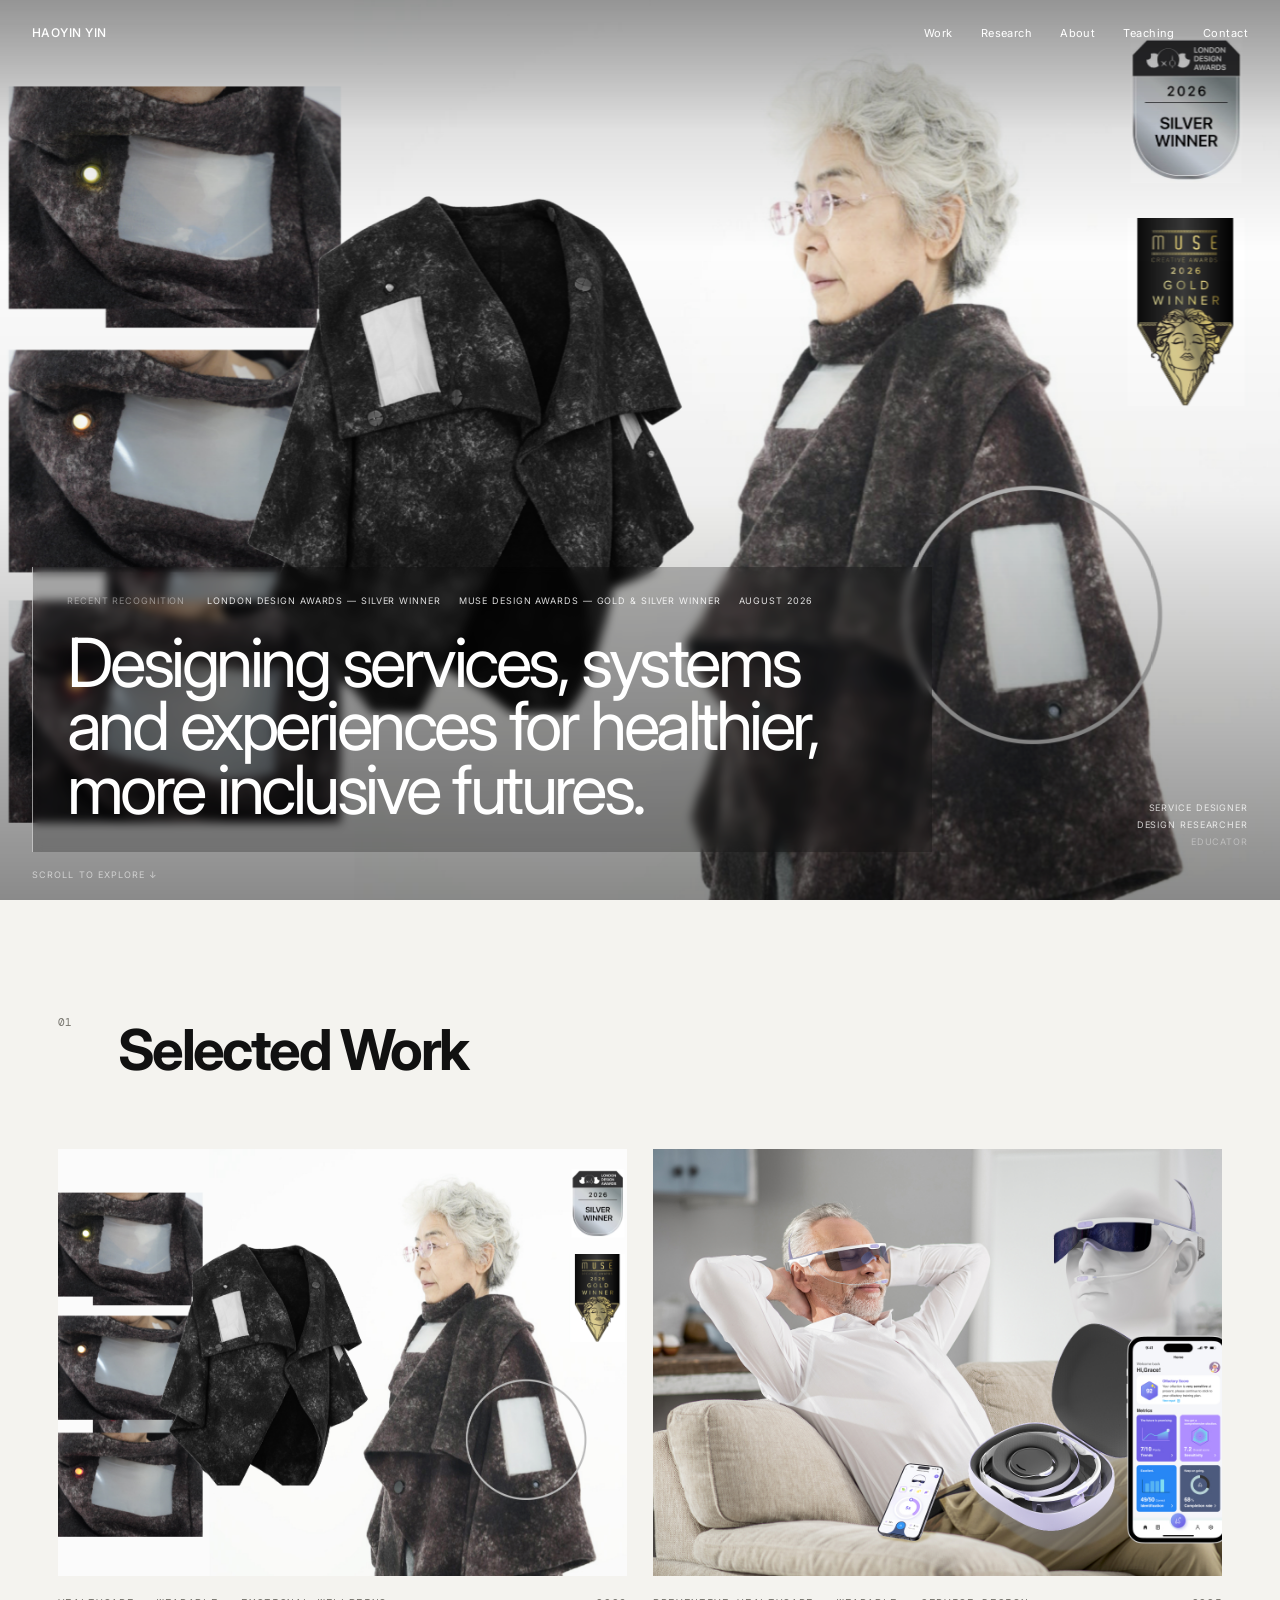
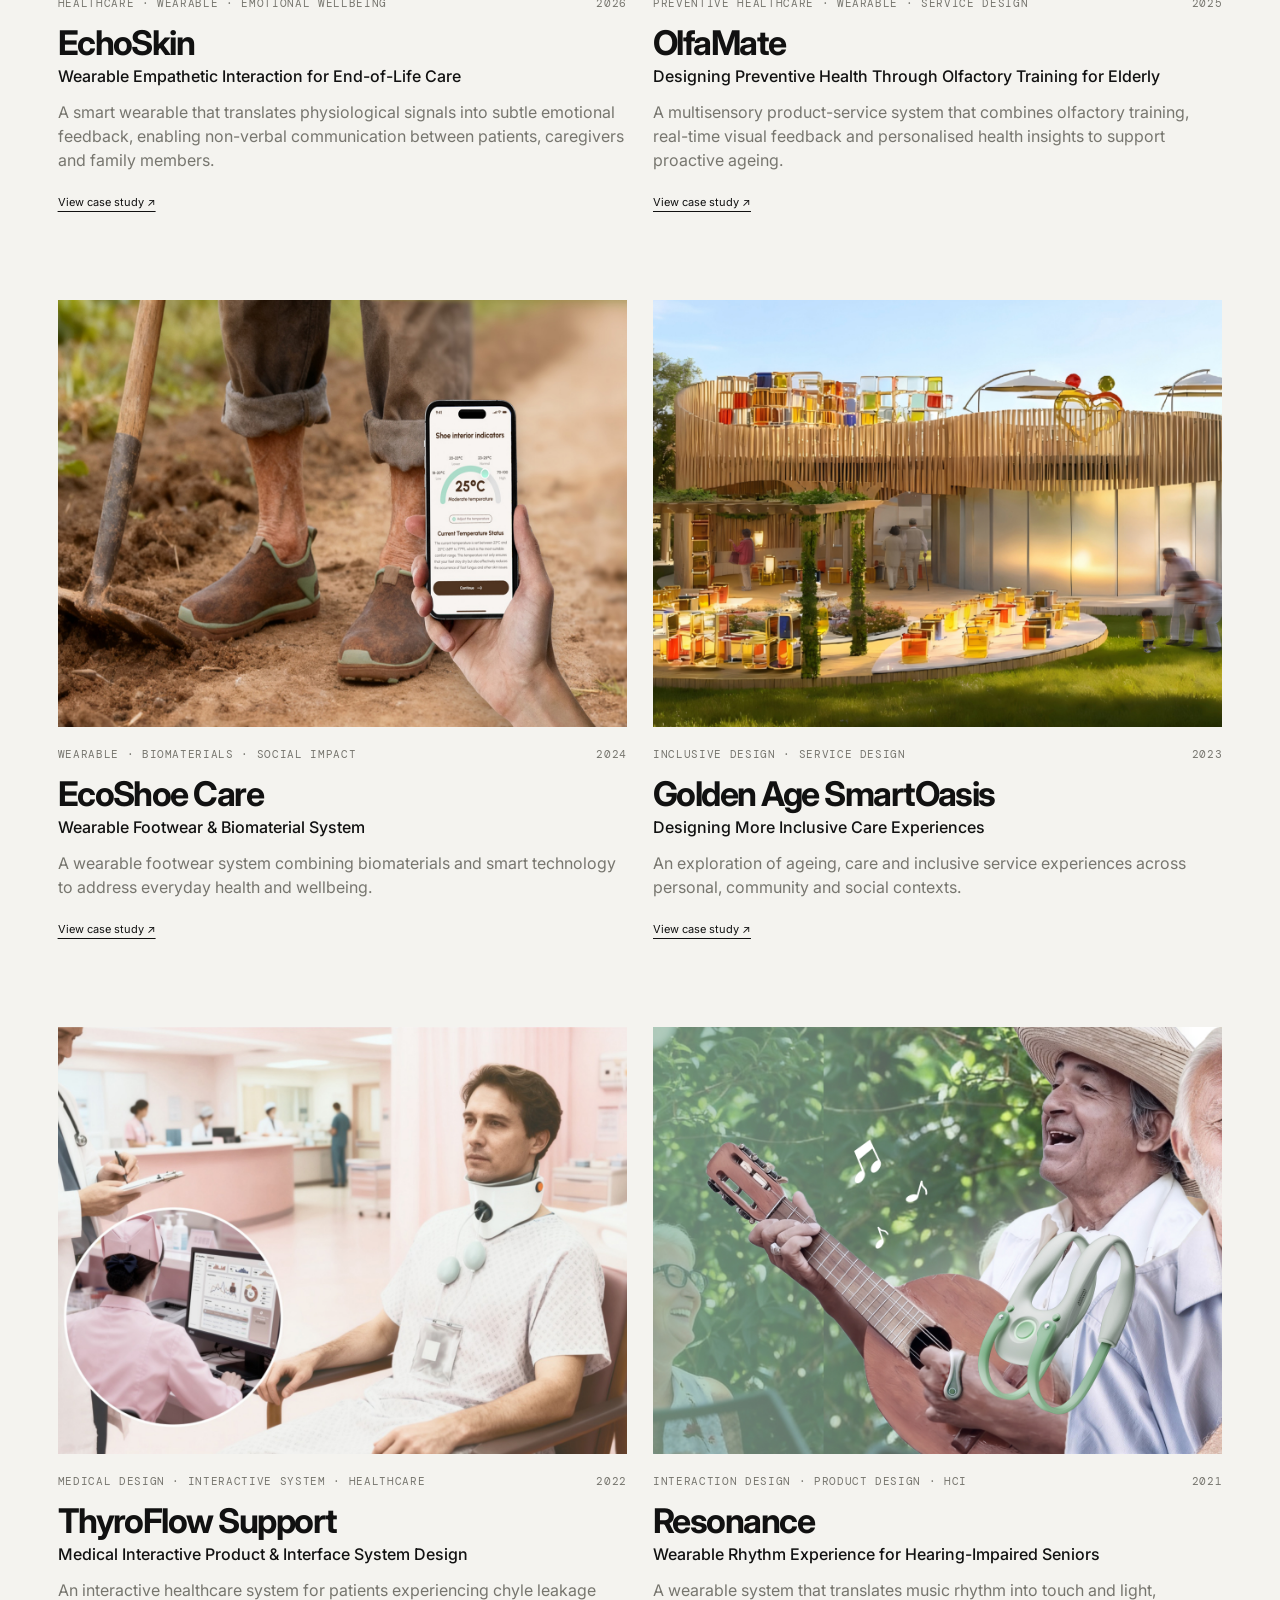
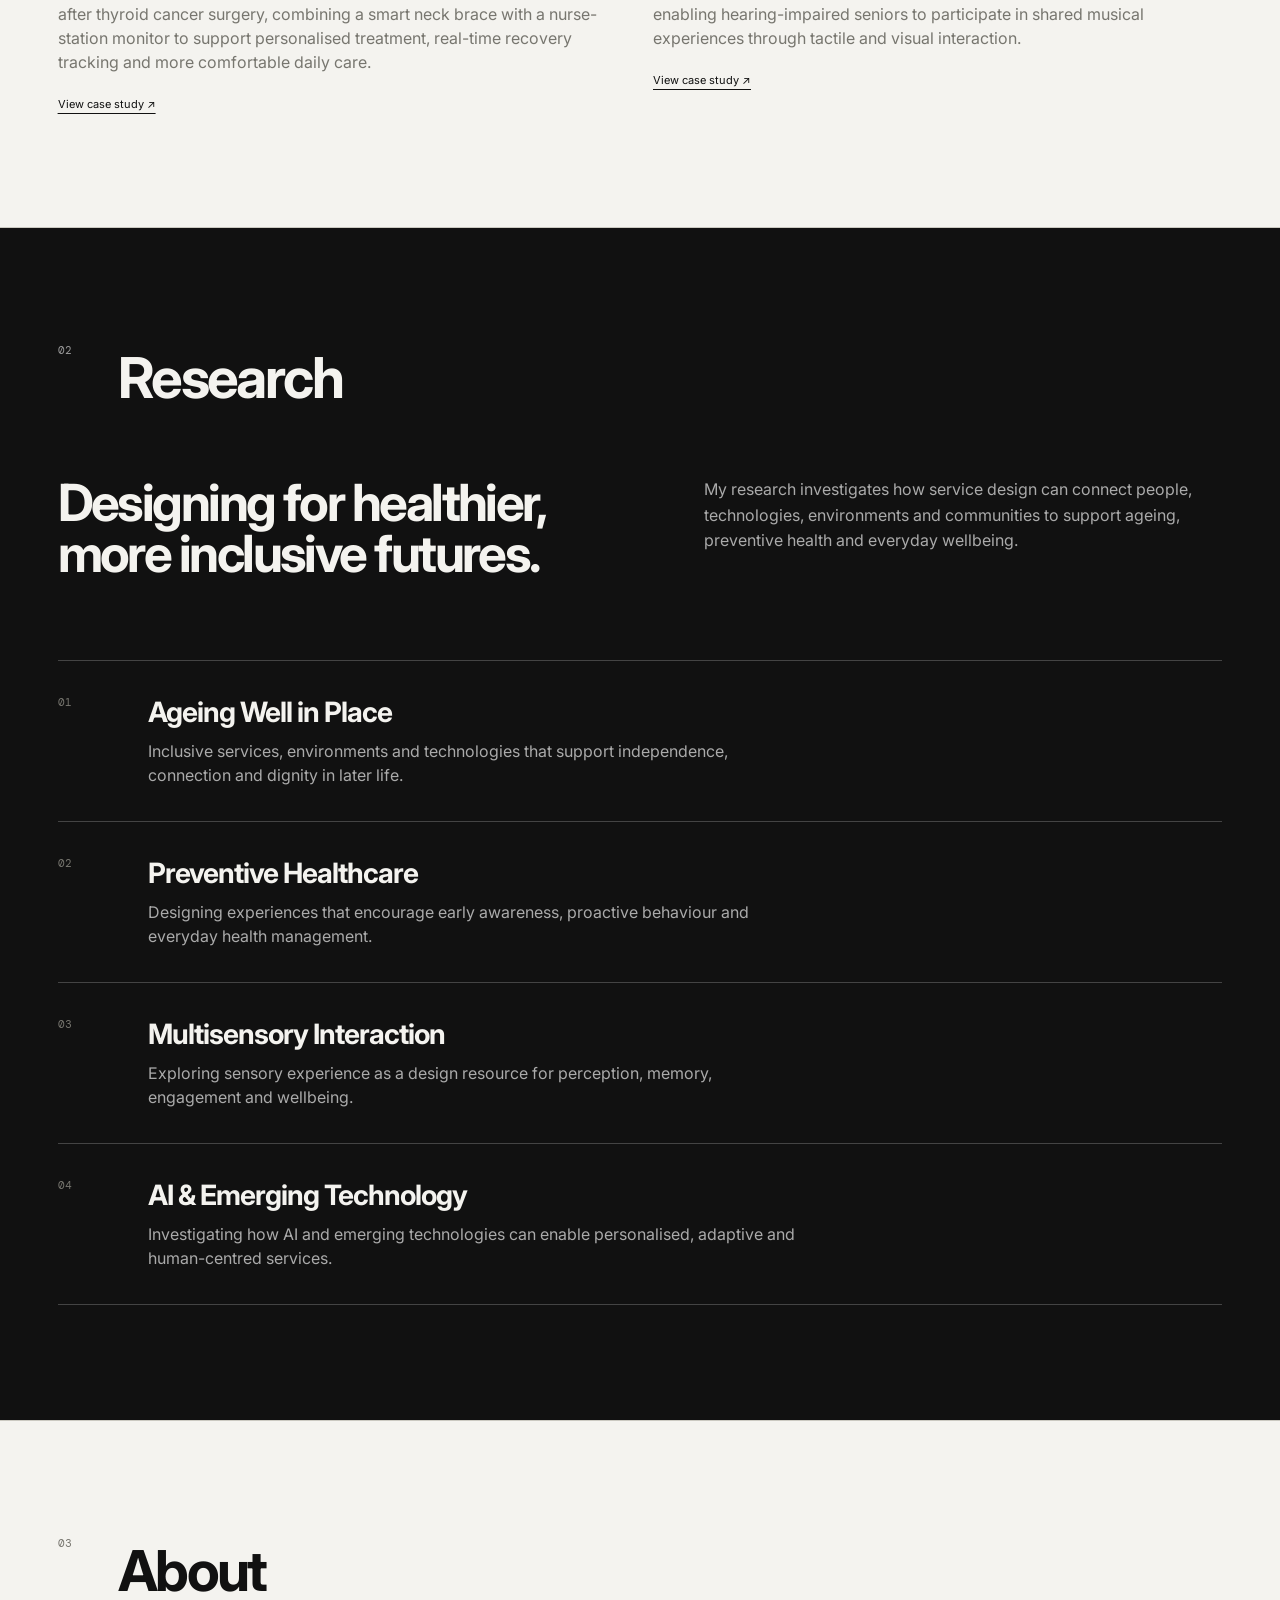
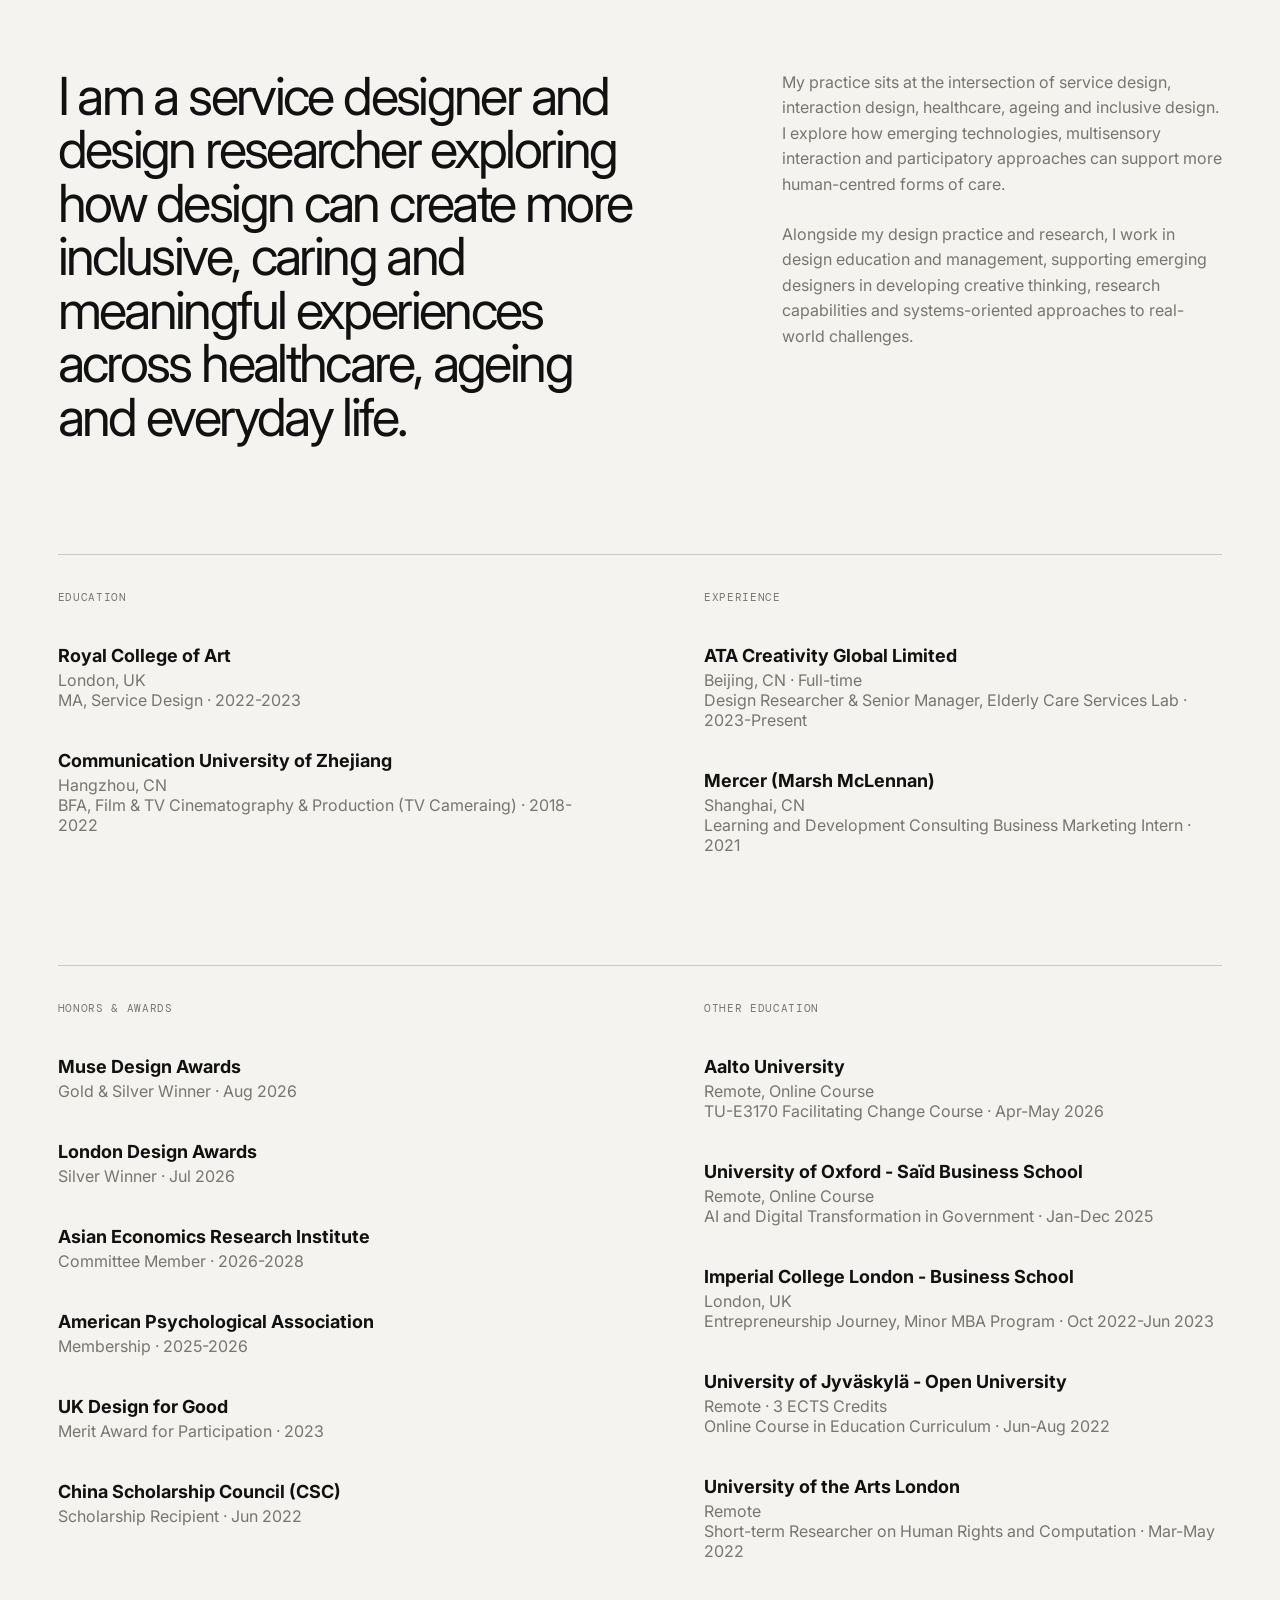
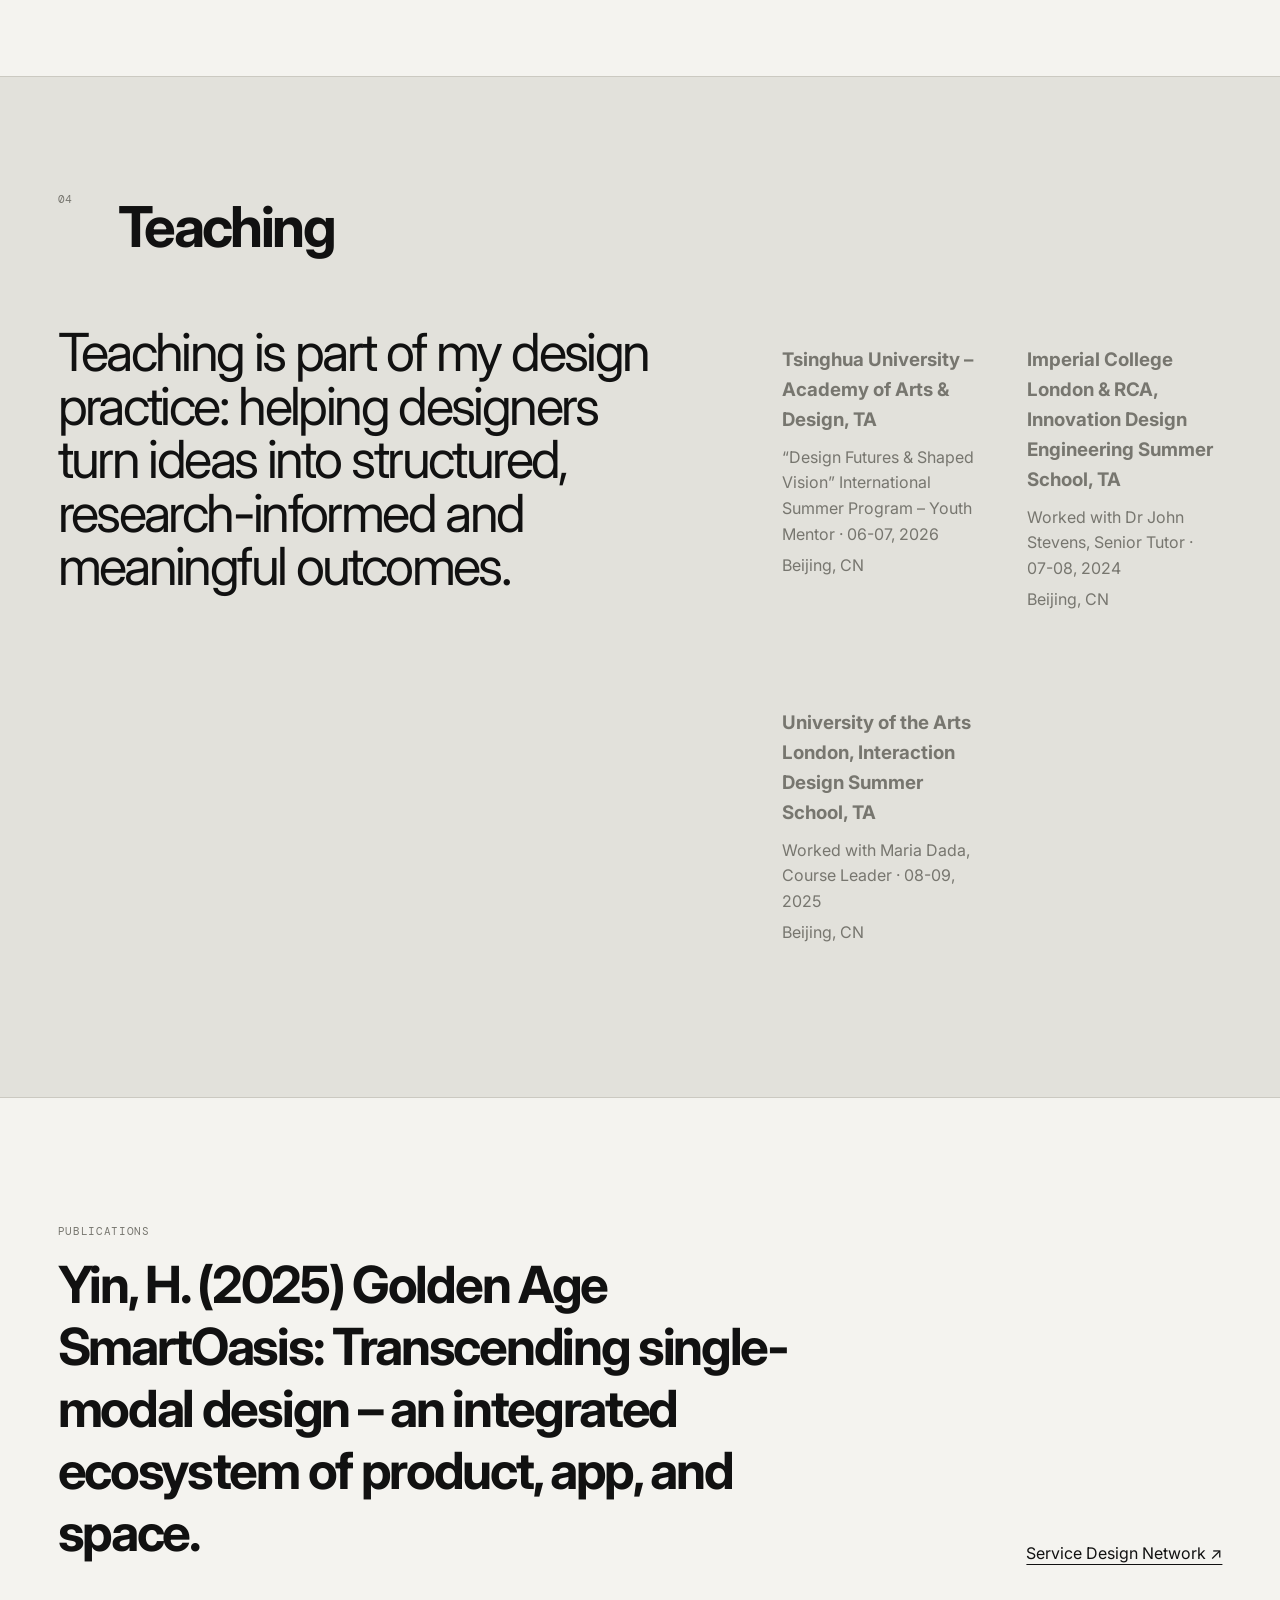
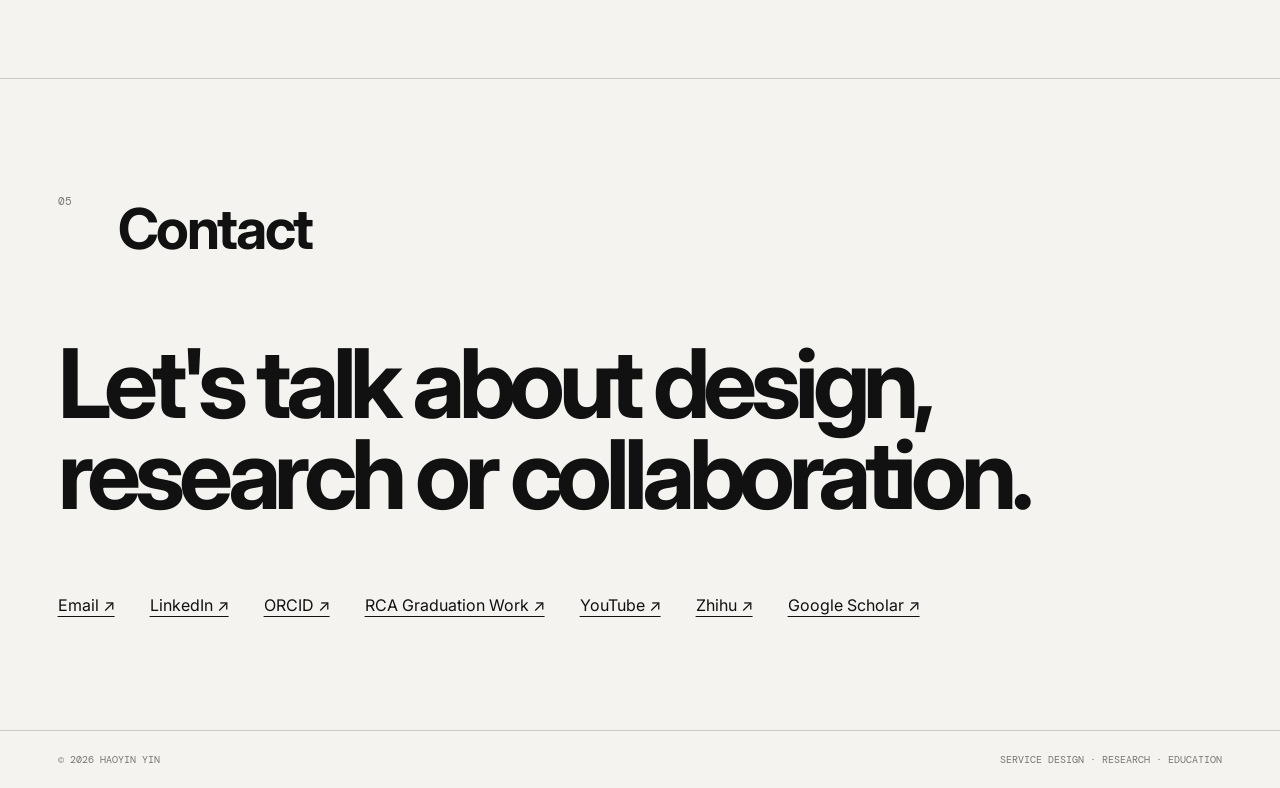
==== commit c5a96996: "Update index.html" ====
--- a/index.html
+++ b/index.html
@@ -13,8 +13,8 @@
 <style>
 
 /* =========================================================
-   HERO V11
-   FULL-SCREEN HERO / FULL IMAGE VISIBILITY
+   HERO V10
+   FULL-SCREEN IMAGE + PROTECTED TYPOGRAPHY
    ========================================================= */
 
 .hero-v10 {
@@ -23,29 +23,23 @@
   height: 100vh;
   height: 100svh;
   min-height: 680px;
+
   overflow: hidden;
+
   background: #111;
   color: #fff;
 }
 
 
 /* =========================================================
-   HERO IMAGE
-   IMPORTANT:
-   contain = show the COMPLETE image
+   FULL-SCREEN IMAGE
    ========================================================= */
 
 .hero-v10-media {
   position: absolute;
   inset: 0;
 
-  display: flex;
-  align-items: center;
-  justify-content: center;
-
   overflow: hidden;
-
-  background: #111;
 }
 
 .hero-v10-media img {
@@ -54,33 +48,32 @@
 
   display: block;
 
-  object-fit: contain;
+  object-fit: cover;
   object-position: center center;
 
-  transform: scale(1);
+  transform: scale(1.015);
 
   animation:
-    heroV11ImageIn 1.6s cubic-bezier(.16,.7,.2,1) both;
+    heroV10ImageIn 1.6s cubic-bezier(.16,.7,.2,1) both;
 
   transition:
     transform 1.2s cubic-bezier(.2,.7,.2,1);
 }
 
 .hero-v10:hover .hero-v10-media img {
-  transform: scale(1.015);
-}
-
-
-@keyframes heroV11ImageIn {
+  transform: scale(1.025);
+}
+
+@keyframes heroV10ImageIn {
 
   from {
     opacity: 0;
-    transform: scale(.98);
+    transform: scale(1.07);
   }
 
   to {
     opacity: 1;
-    transform: scale(1);
+    transform: scale(1.015);
   }
 
 }
@@ -99,10 +92,10 @@
   background:
     linear-gradient(
       180deg,
-      rgba(0,0,0,.18) 0%,
+      rgba(0,0,0,.22) 0%,
       rgba(0,0,0,0) 28%,
-      rgba(0,0,0,.04) 55%,
-      rgba(0,0,0,.38) 100%
+      rgba(0,0,0,.05) 55%,
+      rgba(0,0,0,.45) 100%
     );
 }
 
@@ -169,7 +162,7 @@
 }
 
 
-/* Navigation gradient */
+/* subtle navigation atmosphere */
 
 .hero-v10-nav::after {
   content: "";
@@ -187,7 +180,7 @@
   background:
     linear-gradient(
       180deg,
-      rgba(0,0,0,.22),
+      rgba(0,0,0,.24),
       rgba(0,0,0,0)
     );
 
@@ -196,7 +189,7 @@
 
 
 /* =========================================================
-   TEXT ZONE
+   MAIN TYPOGRAPHY ZONE
    ========================================================= */
 
 .hero-v10-text-zone {
@@ -211,6 +204,11 @@
   width: min(900px, calc(100% - 64px));
 
   padding: 28px 34px 30px;
+
+  /*
+    Very subtle glass/editorial surface.
+    It protects text without becoming a heavy panel.
+  */
 
   background: rgba(0,0,0,.24);
 
@@ -293,7 +291,7 @@
 
 
 /* =========================================================
-   IDENTITY
+   IDENTITY — RIGHT BOTTOM
    ========================================================= */
 
 .hero-v10-identity {
@@ -406,17 +404,21 @@
     min-height: 680px;
   }
 
+
   .hero-v10-nav {
     padding: 22px 20px;
   }
 
+
   .hero-v10-menu {
     gap: 16px;
   }
 
+
   .hero-v10-menu a {
     font-size: 9px;
   }
+
 
   .hero-v10-text-zone {
 
@@ -431,6 +433,7 @@
 
   }
 
+
   .hero-v10-news {
 
     gap: 7px 12px;
@@ -440,11 +443,13 @@
     font-size: 8px;
 
   }
+
 
   .hero-v10-news-item {
     white-space: normal;
   }
 
+
   .hero-v10-title {
 
     font-size:
@@ -454,9 +459,13 @@
 
   }
 
+
   .hero-v10-identity {
+
     display: none;
-  }
+
+  }
+
 
   .hero-v10-scroll {
 
@@ -465,22 +474,30 @@
 
   }
 
+
+  .hero-v10-shade {
+
+    background:
+      linear-gradient(
+        180deg,
+        rgba(0,0,0,.3) 0%,
+        rgba(0,0,0,.02) 30%,
+        rgba(0,0,0,.62) 100%
+      );
+
+  }
+
 }
 
 
 /* =========================================================
-   TEACHING
+   TEACHING — TWO COLUMN PROJECT LAYOUT
    ========================================================= */
 
 .teaching-grid {
-
   display: grid;
-
-  grid-template-columns:
-    repeat(2, minmax(0, 1fr));
-
+  grid-template-columns: repeat(2, minmax(0, 1fr));
   gap: 40px 50px;
-
   width: 100%;
 }
 
@@ -508,26 +525,29 @@
 
 </head>
 
-
 <body>
 
 
 <!-- =========================================================
-     HERO
+     HERO V10
      ========================================================= -->
 
 <section class="hero-v10" id="top">
 
+
+  <!-- FULL-SCREEN IMAGE -->
 
   <div class="hero-v10-media">
 
     <img
       src="assets/echoskin.jpg"
-      alt="Haoyin Yin — EchoSkin"
+      alt="Haoyin Yin — Selected Design Work"
     >
 
   </div>
 
+
+  <!-- IMAGE ATMOSPHERE -->
 
   <div class="hero-v10-shade"></div>
 
@@ -557,10 +577,12 @@
   </header>
 
 
-  <!-- TEXT -->
+  <!-- TEXT ZONE -->
 
   <div class="hero-v10-text-zone">
 
+
+    <!-- AWARD NEWS -->
 
     <div class="hero-v10-news">
 
@@ -583,6 +605,8 @@
     </div>
 
 
+    <!-- MAIN STATEMENT -->
+
     <h1 class="hero-v10-title">
 
       <span>Designing services, systems</span>
@@ -592,6 +616,7 @@
       <span>more inclusive futures.</span>
 
     </h1>
+
 
   </div>
 
@@ -619,12 +644,11 @@
 </section>
 
 
-
 <main>
 
 
 <!-- =========================================================
-     01 SELECTED WORK
+     WORK
      ========================================================= -->
 
 <section id="work" class="section">
@@ -642,9 +666,8 @@
 </section>
 
 
-
 <!-- =========================================================
-     02 RESEARCH
+     RESEARCH
      ========================================================= -->
 
 <section id="research" class="section dark">
@@ -673,13 +696,16 @@
 
   <div class="research-list">
 
+
     <article>
 
       <span>01</span>
 
       <div>
 
-        <h3>Ageing Well in Place</h3>
+        <h3>
+          Ageing Well in Place
+        </h3>
 
         <p>
           Inclusive services, environments and technologies that support independence, connection and dignity in later life.
@@ -696,7 +722,9 @@
 
       <div>
 
-        <h3>Preventive Healthcare</h3>
+        <h3>
+          Preventive Healthcare
+        </h3>
 
         <p>
           Designing experiences that encourage early awareness, proactive behaviour and everyday health management.
@@ -713,7 +741,9 @@
 
       <div>
 
-        <h3>Multisensory Interaction</h3>
+        <h3>
+          Multisensory Interaction
+        </h3>
 
         <p>
           Exploring sensory experience as a design resource for perception, memory, engagement and wellbeing.
@@ -730,7 +760,9 @@
 
       <div>
 
-        <h3>AI &amp; Emerging Technology</h3>
+        <h3>
+          AI &amp; Emerging Technology
+        </h3>
 
         <p>
           Investigating how AI and emerging technologies can enable personalised, adaptive and human-centred services.
@@ -740,14 +772,14 @@
 
     </article>
 
+
   </div>
 
 </section>
 
 
-
 <!-- =========================================================
-     03 ABOUT
+     ABOUT
      ========================================================= -->
 
 <section id="about" class="section">
@@ -762,6 +794,7 @@
 
 
   <div class="two-col">
+
 
     <div>
 
@@ -787,7 +820,6 @@
   </div>
 
 
-
   <!-- EDUCATION -->
 
   <div class="timeline">
@@ -796,18 +828,26 @@
 
       <span>EDUCATION</span>
 
-      <h3>Royal College of Art</h3>
-
-      <p>London, UK</p>
-
-      <p>MA, Service Design · 2022-2023</p>
+      <h3>
+        Royal College of Art
+      </h3>
+
+      <p>
+        London, UK
+      </p>
+
+      <p>
+        MA, Service Design · 2022-2023
+      </p>
 
 
       <h3>
         Communication University of Zhejiang
       </h3>
 
-      <p>Hangzhou, CN</p>
+      <p>
+        Hangzhou, CN
+      </p>
 
       <p>
         BFA, Film &amp; TV Cinematography &amp; Production (TV Cameraing) · 2018-2022
@@ -852,8 +892,7 @@
   </div>
 
 
-
-  <!-- HONORS -->
+  <!-- HONORS & AWARDS -->
 
   <div class="timeline">
 
@@ -862,34 +901,58 @@
       <span>HONORS &amp; AWARDS</span>
 
 
-      <h3>Muse Design Awards</h3>
-
-      <p>Gold &amp; Silver Winner · Aug 2026</p>
-
-
-      <h3>London Design Awards</h3>
-
-      <p>Silver Winner · Jul 2026</p>
-
-
-      <h3>Asian Economics Research Institute</h3>
-
-      <p>Committee Member · 2026-2028</p>
-
-
-      <h3>American Psychological Association</h3>
-
-      <p>Membership · 2025-2026</p>
-
-
-      <h3>UK Design for Good</h3>
-
-      <p>Merit Award for Participation · 2023</p>
-
-
-      <h3>China Scholarship Council (CSC)</h3>
-
-      <p>Scholarship Recipient · Jun 2022</p>
+      <h3>
+        Muse Design Awards
+      </h3>
+
+      <p>
+        Gold &amp; Silver Winner · Aug 2026
+      </p>
+
+
+      <h3>
+        London Design Awards
+      </h3>
+
+      <p>
+        Silver Winner · Jul 2026
+      </p>
+
+
+      <h3>
+        Asian Economics Research Institute
+      </h3>
+
+      <p>
+        Committee Member · 2026-2028
+      </p>
+
+
+      <h3>
+        American Psychological Association
+      </h3>
+
+      <p>
+        Membership · 2025-2026
+      </p>
+
+
+      <h3>
+        UK Design for Good
+      </h3>
+
+      <p>
+        Merit Award for Participation · 2023
+      </p>
+
+
+      <h3>
+        China Scholarship Council (CSC)
+      </h3>
+
+      <p>
+        Scholarship Recipient · Jun 2022
+      </p>
 
     </div>
 
@@ -901,9 +964,13 @@
       <span>OTHER EDUCATION</span>
 
 
-      <h3>Aalto University</h3>
-
-      <p>Remote, Online Course</p>
+      <h3>
+        Aalto University
+      </h3>
+
+      <p>
+        Remote, Online Course
+      </p>
 
       <p>
         TU-E3170 Facilitating Change Course · Apr-May 2026
@@ -914,7 +981,9 @@
         University of Oxford - Saïd Business School
       </h3>
 
-      <p>Remote, Online Course</p>
+      <p>
+        Remote, Online Course
+      </p>
 
       <p>
         AI and Digital Transformation in Government · Jan-Dec 2025
@@ -925,7 +994,9 @@
         Imperial College London - Business School
       </h3>
 
-      <p>London, UK</p>
+      <p>
+        London, UK
+      </p>
 
       <p>
         Entrepreneurship Journey, Minor MBA Program · Oct 2022-Jun 2023
@@ -936,7 +1007,9 @@
         University of Jyväskylä - Open University
       </h3>
 
-      <p>Remote · 3 ECTS Credits</p>
+      <p>
+        Remote · 3 ECTS Credits
+      </p>
 
       <p>
         Online Course in Education Curriculum · Jun-Aug 2022
@@ -947,7 +1020,9 @@
         University of the Arts London
       </h3>
 
-      <p>Remote</p>
+      <p>
+        Remote
+      </p>
 
       <p>
         Short-term Researcher on Human Rights and Computation · Mar-May 2022
@@ -960,9 +1035,8 @@
 </section>
 
 
-
 <!-- =========================================================
-     04 TEACHING
+     TEACHING
      ========================================================= -->
 
 <section id="teaching" class="section teaching">
@@ -978,13 +1052,8 @@
 
   <div class="two-col">
 
-
     <p class="statement">
-
-      Teaching is part of my design practice:
-      helping designers turn ideas into structured,
-      research-informed and meaningful outcomes.
-
+      Teaching is part of my design practice: helping designers turn ideas into structured, research-informed and meaningful outcomes.
     </p>
 
 
@@ -1049,7 +1118,6 @@
 </section>
 
 
-
 <!-- =========================================================
      PUBLICATIONS
      ========================================================= -->
@@ -1062,12 +1130,8 @@
       PUBLICATIONS
     </p>
 
-
     <h2>
-      Yin, H. (2025) Golden Age SmartOasis:
-      Transcending single-modal design –
-      an integrated ecosystem of product,
-      app, and space.
+      Yin, H. (2025) Golden Age SmartOasis: Transcending single-modal design – an integrated ecosystem of product, app, and space.
     </h2>
 
   </div>
@@ -1088,9 +1152,8 @@
 </section>
 
 
-
 <!-- =========================================================
-     05 CONTACT
+     CONTACT
      ========================================================= -->
 
 <section id="contact" class="section contact">
@@ -1111,11 +1174,9 @@
 
   <div class="contact-links">
 
-
     <a href="mailto:haoryin.yin@gmail.com">
       Email ↗
     </a>
-
 
     <a
       href="https://www.linkedin.com/in/haoyin-yin-023898226/"
@@ -1125,7 +1186,6 @@
       LinkedIn ↗
     </a>
 
-
     <a
       href="https://orcid.org/0009-0003-8514-0490"
       target="_blank"
@@ -1134,7 +1194,6 @@
       ORCID ↗
     </a>
 
-
     <a
       href="https://2023.rca.ac.uk/students/haoyin-yin/"
       target="_blank"
@@ -1143,7 +1202,6 @@
       RCA Graduation Work ↗
     </a>
 
-
     <a
       href="https://www.youtube.com/@haoyinyin5917"
       target="_blank"
@@ -1152,7 +1210,6 @@
       YouTube ↗
     </a>
 
-
     <a
       href="https://www.zhihu.com/people/haoyin_yin"
       target="_blank"
@@ -1161,7 +1218,6 @@
       Zhihu ↗
     </a>
 
-
     <a
       href="https://scholar.google.com/citations?user=JkgD5NwAAAAJ&amp;hl=en"
       target="_blank"
@@ -1170,14 +1226,12 @@
       Google Scholar ↗
     </a>
 
-
   </div>
 
 </section>
 
 
 </main>
-
 
 
 <!-- =========================================================
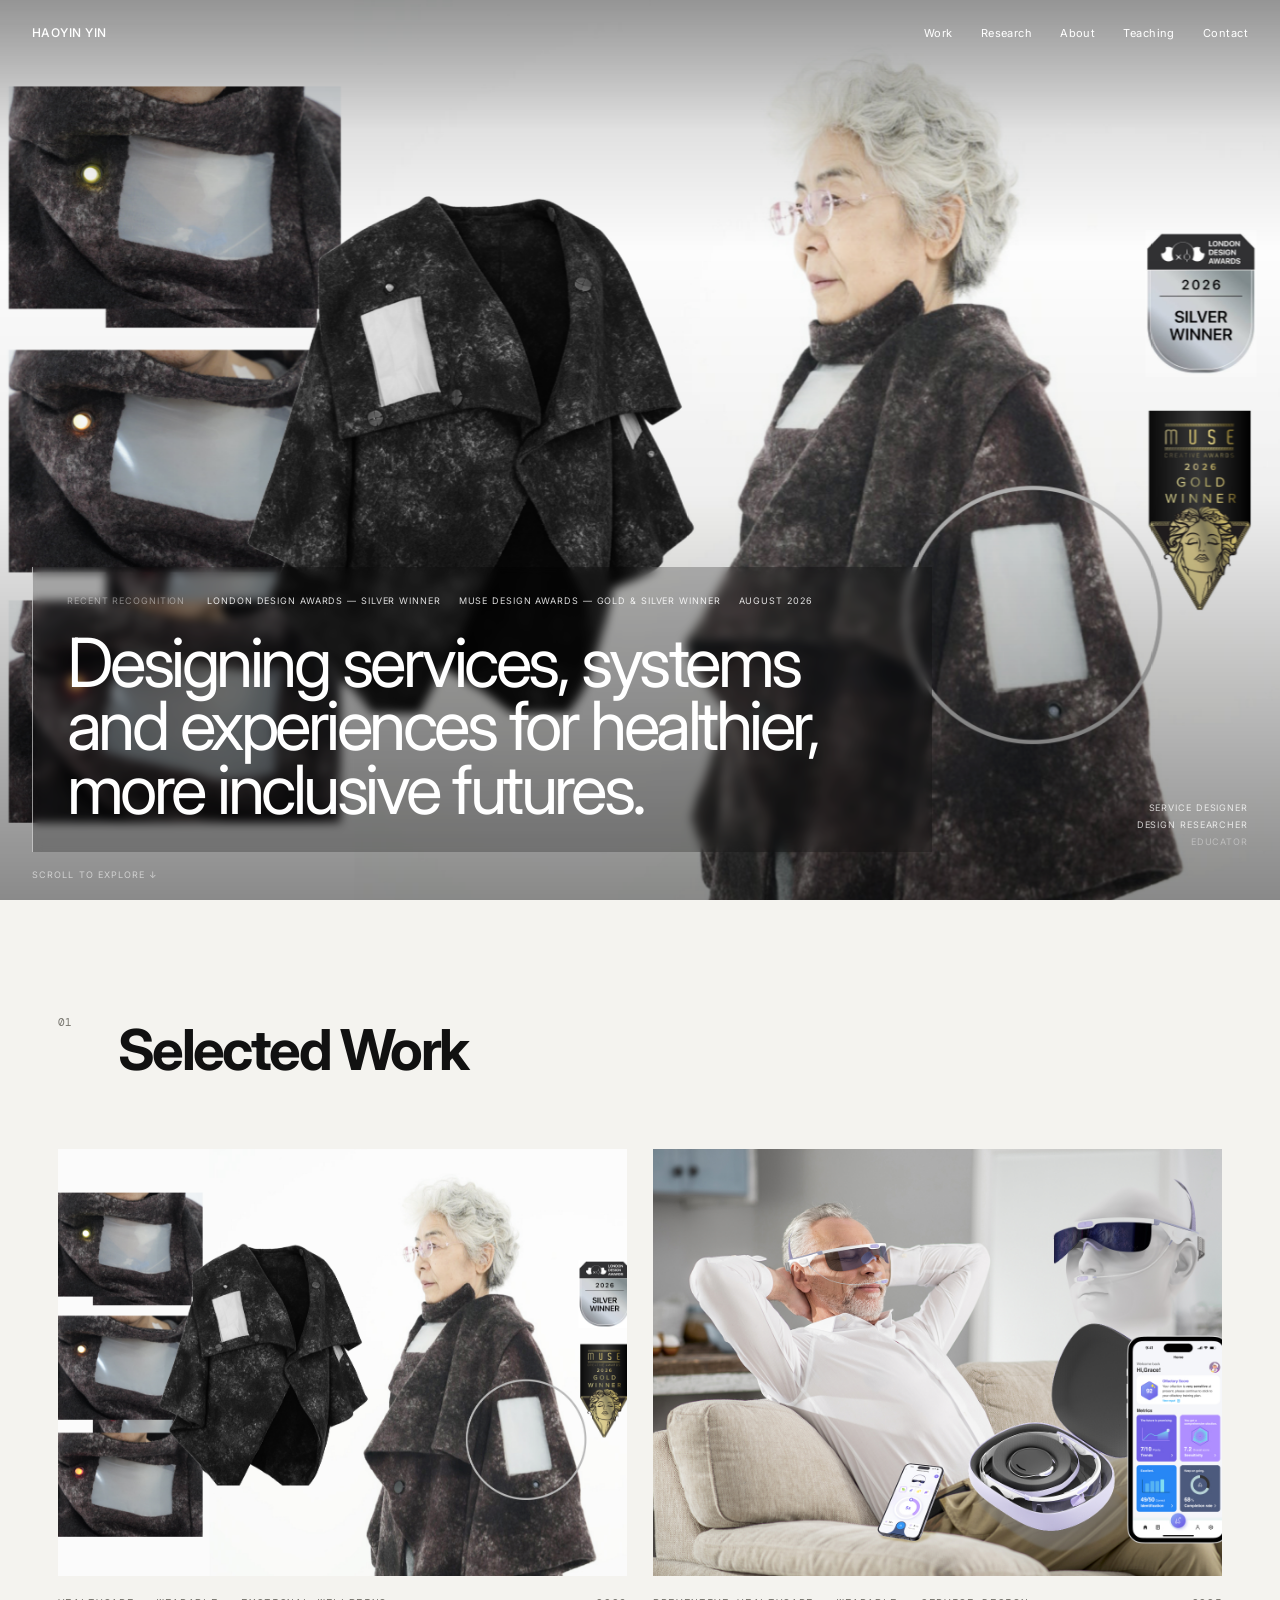
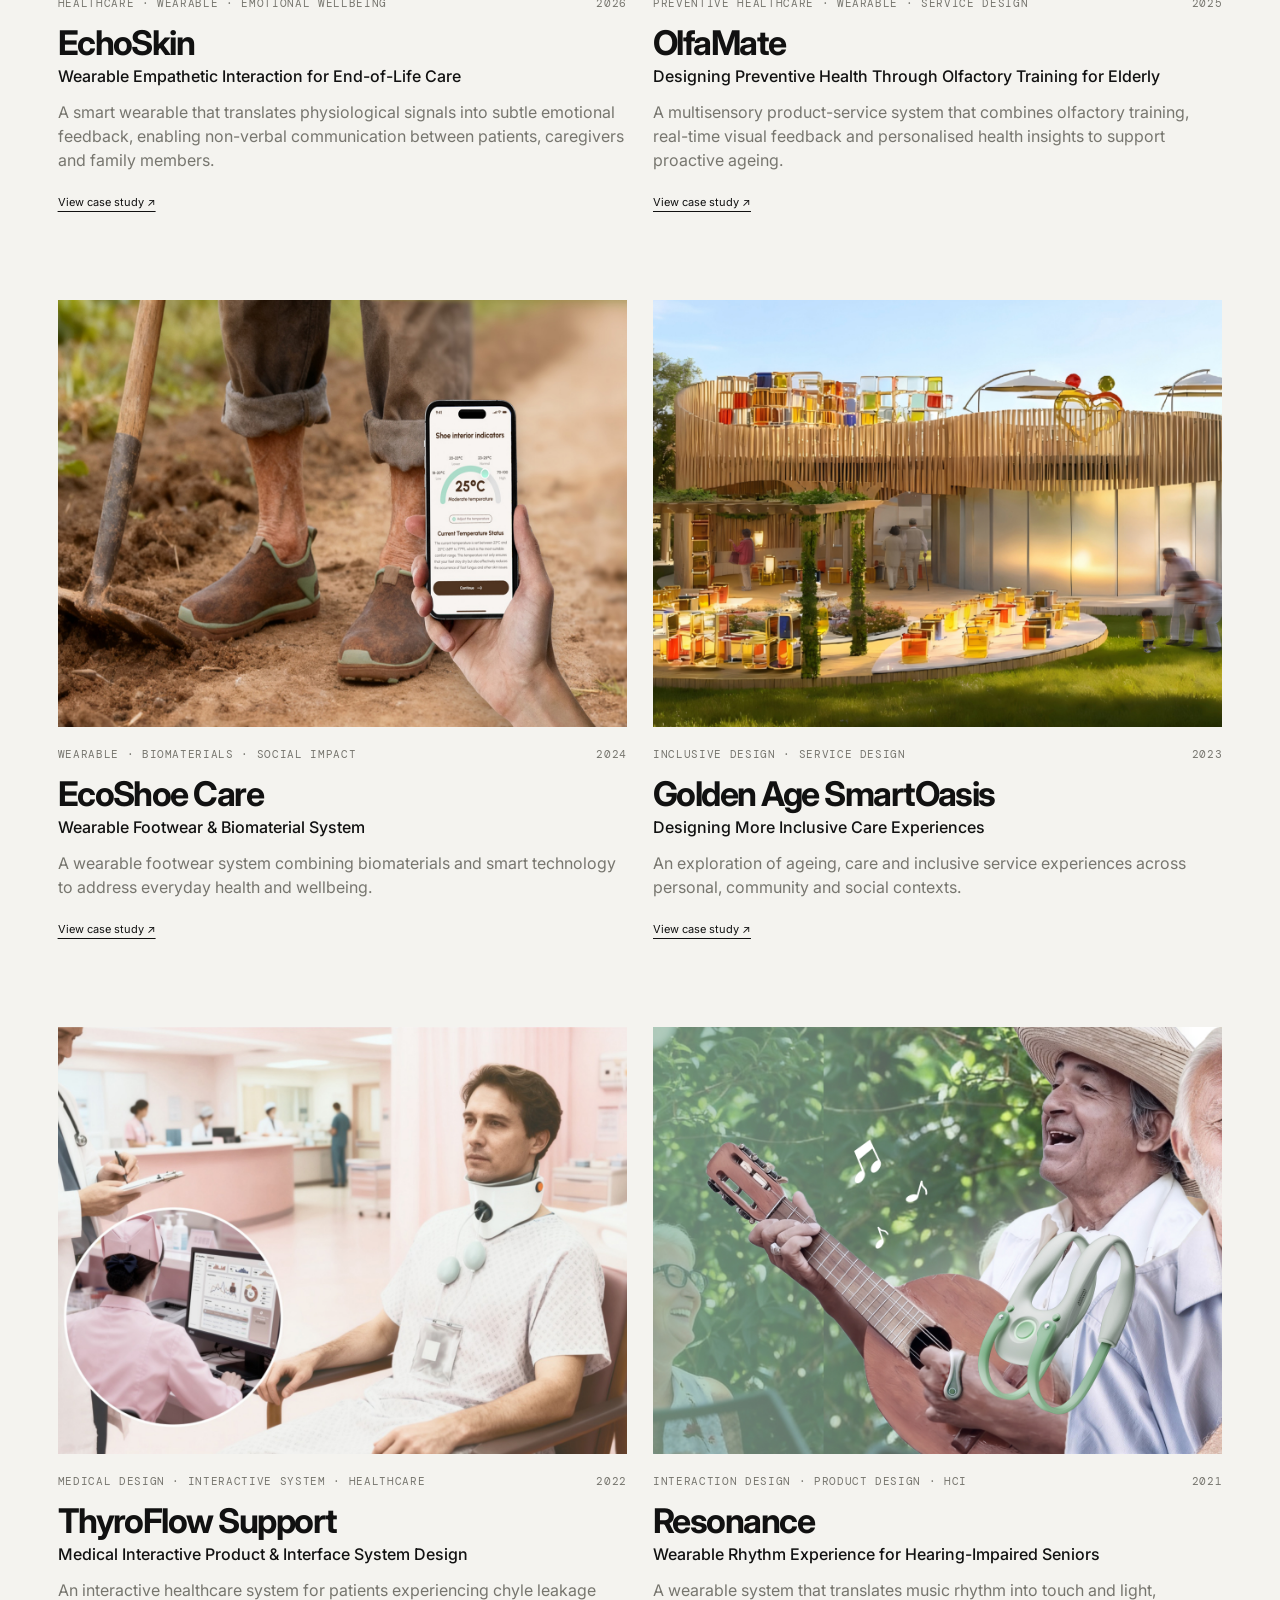
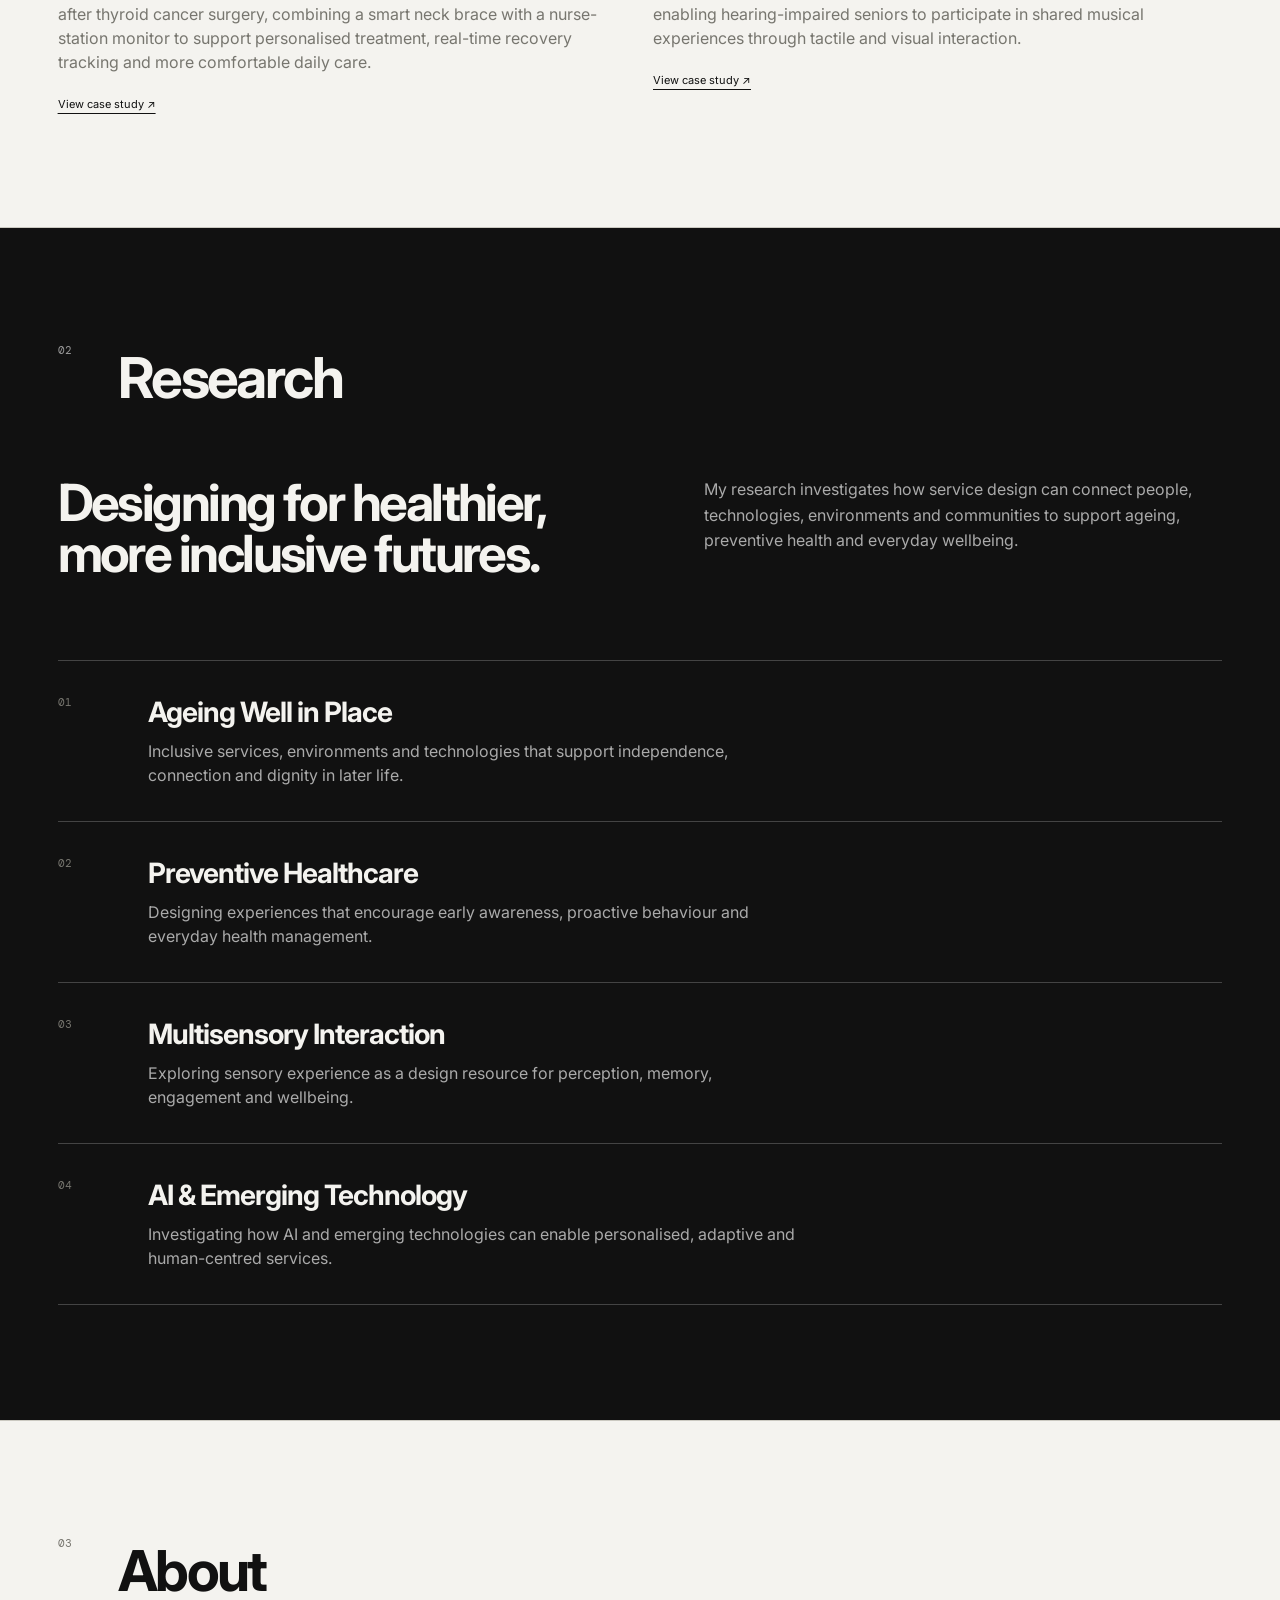
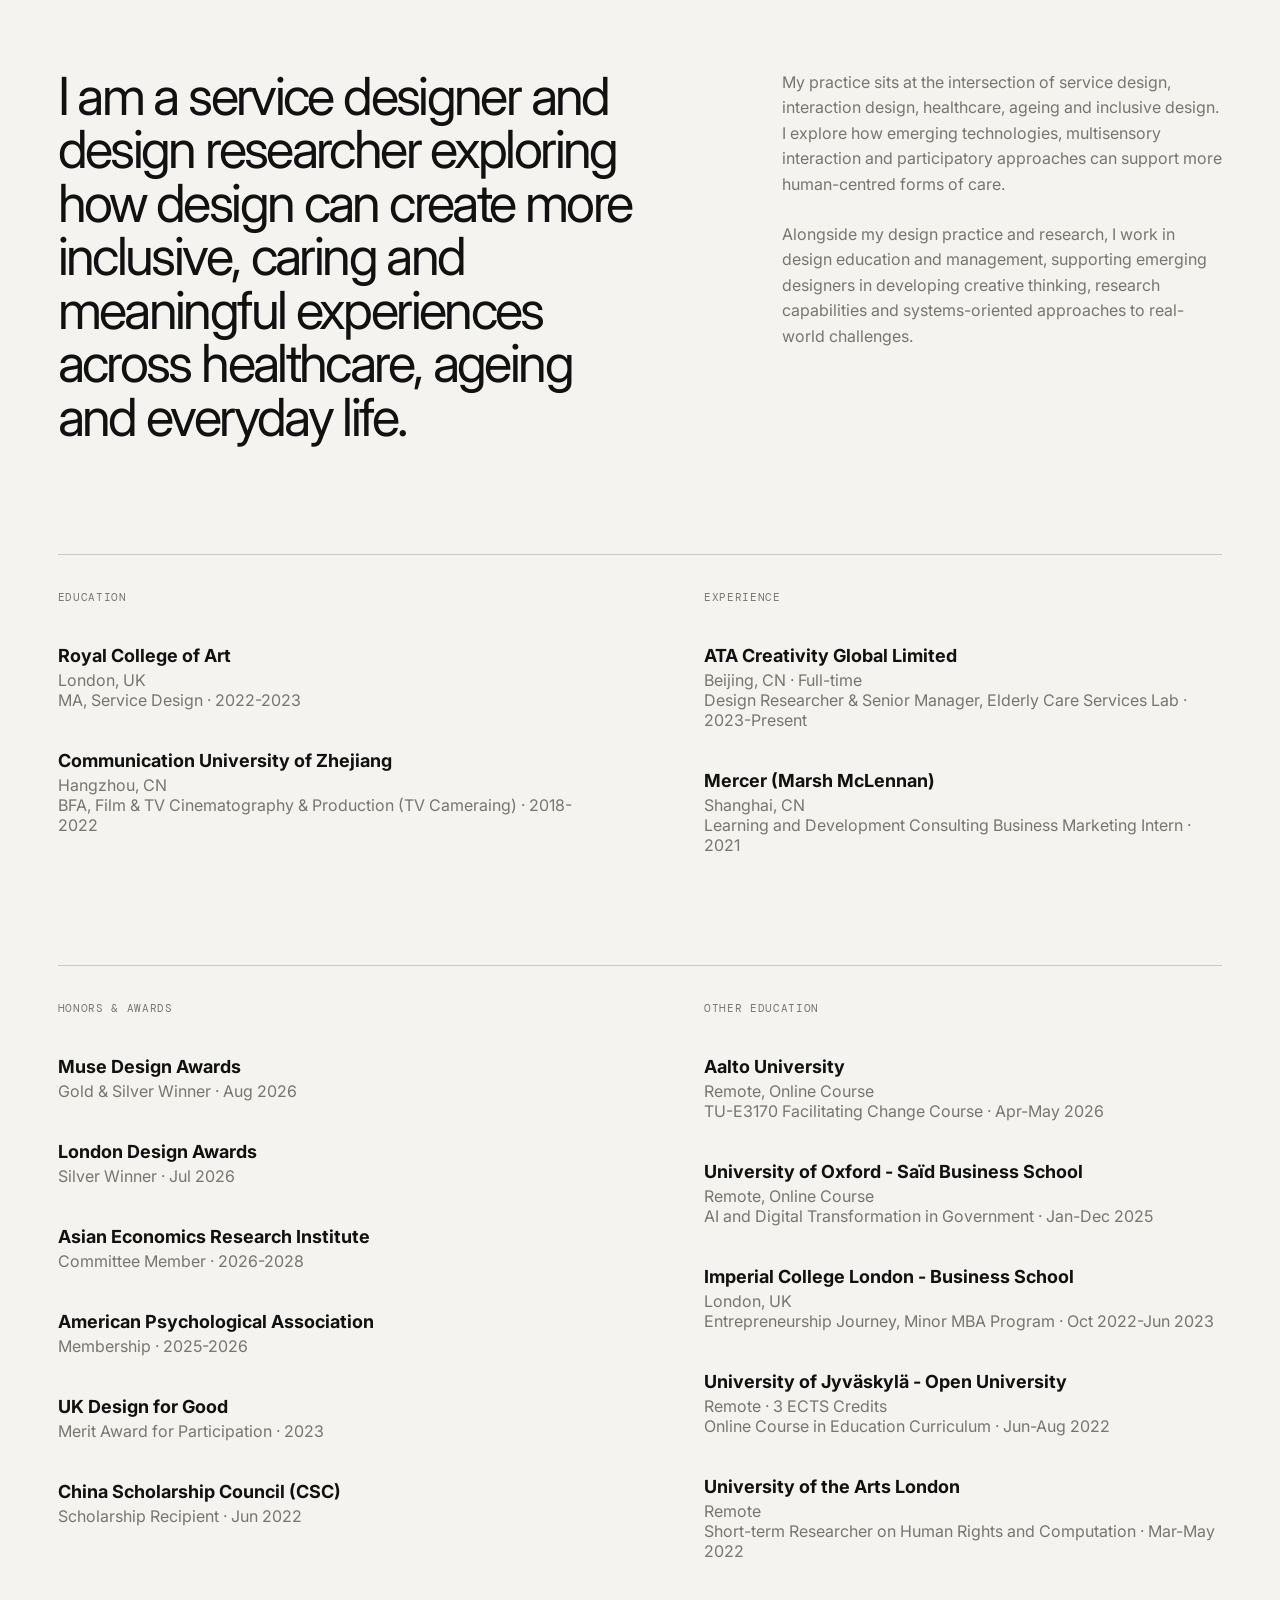
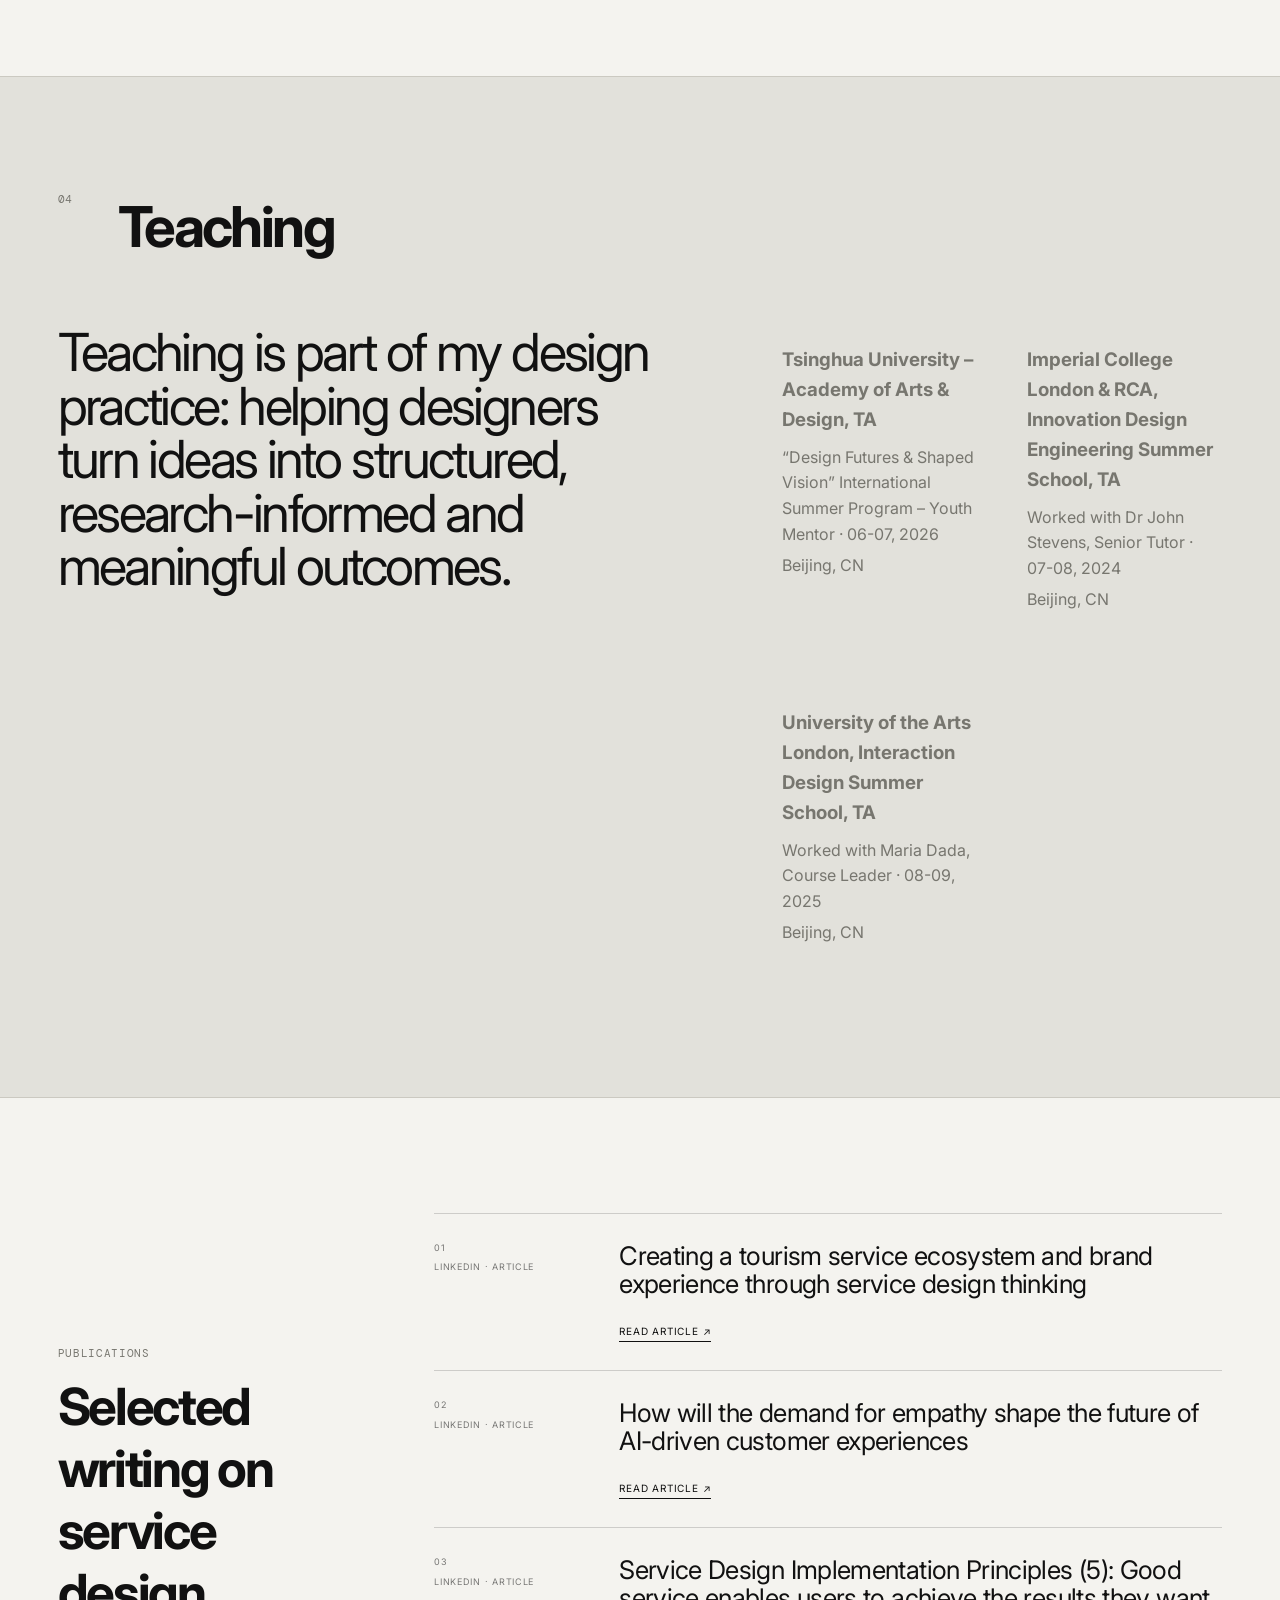
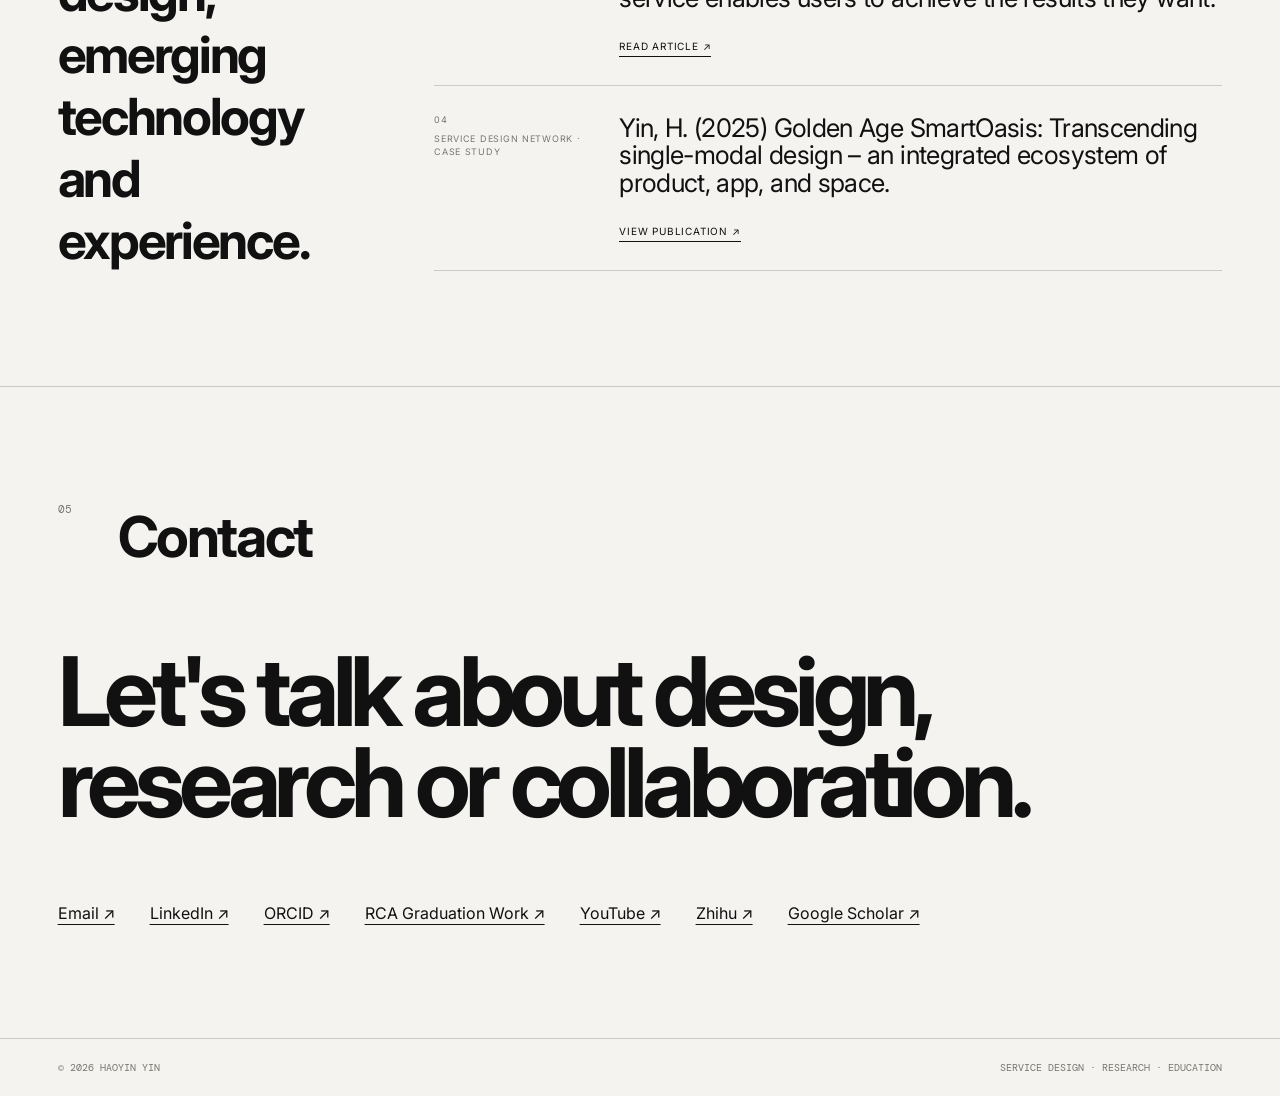
==== commit f92459a2: "Update index.html" ====
--- a/index.html
+++ b/index.html
@@ -49,7 +49,7 @@
   display: block;
 
   object-fit: cover;
-  object-position: center center;
+  object-position: center 65%;
 
   transform: scale(1.015);
 
@@ -205,11 +205,6 @@
 
   padding: 28px 34px 30px;
 
-  /*
-    Very subtle glass/editorial surface.
-    It protects text without becoming a heavy panel.
-  */
-
   background: rgba(0,0,0,.24);
 
   backdrop-filter: blur(5px);
@@ -521,6 +516,123 @@
 
 }
 
+
+/* =========================================================
+   PUBLICATIONS
+   ========================================================= */
+
+.publications {
+  display: grid;
+  grid-template-columns: minmax(220px, .7fr) minmax(0, 1.8fr);
+  gap: 70px;
+}
+
+.publications > div:first-child h2 {
+  max-width: 420px;
+}
+
+.publications-list {
+  width: 100%;
+}
+
+.publication-item {
+  display: grid;
+  grid-template-columns: 150px minmax(0, 1fr);
+  gap: 35px;
+
+  padding: 28px 0;
+
+  border-top: 1px solid rgba(0,0,0,.16);
+}
+
+.publication-item:last-child {
+  border-bottom: 1px solid rgba(0,0,0,.16);
+}
+
+.publication-meta {
+  display: flex;
+  flex-direction: column;
+  gap: 7px;
+
+  font-size: 9px;
+  line-height: 1.4;
+
+  letter-spacing: .08em;
+  text-transform: uppercase;
+
+  opacity: .55;
+}
+
+.publication-content h3 {
+  margin: 0 0 22px;
+
+  max-width: 720px;
+
+  font-size: clamp(20px, 2vw, 30px);
+  line-height: 1.08;
+  font-weight: 400;
+
+  letter-spacing: -.025em;
+}
+
+.publication-content a {
+  display: inline-block;
+
+  color: inherit;
+  text-decoration: none;
+
+  font-size: 10px;
+  line-height: 1;
+
+  letter-spacing: .08em;
+  text-transform: uppercase;
+
+  border-bottom: 1px solid currentColor;
+
+  padding-bottom: 5px;
+
+  transition:
+    opacity .25s ease,
+    transform .25s ease;
+}
+
+.publication-content a:hover {
+  opacity: .5;
+  transform: translateX(4px);
+}
+
+
+/* =========================================================
+   PUBLICATIONS — MOBILE
+   ========================================================= */
+
+@media (max-width: 800px) {
+
+  .publications {
+    grid-template-columns: 1fr;
+    gap: 35px;
+  }
+
+  .publication-item {
+    grid-template-columns: 70px minmax(0, 1fr);
+    gap: 20px;
+
+    padding: 24px 0;
+  }
+
+  .publication-meta {
+    font-size: 8px;
+  }
+
+  .publication-content h3 {
+    font-size: 21px;
+    line-height: 1.1;
+
+    margin-bottom: 18px;
+  }
+
+}
+
 </style>
 
 </head>
@@ -1122,7 +1234,7 @@
      PUBLICATIONS
      ========================================================= -->
 
-<section class="section cv">
+<section class="section cv publications">
 
   <div>
 
@@ -1131,21 +1243,150 @@
     </p>
 
     <h2>
-      Yin, H. (2025) Golden Age SmartOasis: Transcending single-modal design – an integrated ecosystem of product, app, and space.
+      Selected writing on service design, emerging technology and experience.
     </h2>
 
   </div>
 
 
-  <div class="cv-links">
-
-    <a
-      href="https://service-design-network.org/case_study/golden-age-smartoasis"
-      target="_blank"
-      rel="noopener"
-    >
-      Service Design Network ↗
-    </a>
+  <div class="publications-list">
+
+
+    <!-- ARTICLE 01 -->
+
+    <article class="publication-item">
+
+      <div class="publication-meta">
+
+        <span>01</span>
+
+        <span>
+          LinkedIn · Article
+        </span>
+
+      </div>
+
+
+      <div class="publication-content">
+
+        <h3>
+          Creating a tourism service ecosystem and brand experience through service design thinking
+        </h3>
+
+        <a
+          href="https://www.linkedin.com/pulse/creating-tourism-service-ecosystem-brand-experience-through-yin-ths5f/?trackingId=%2FAyF8xAKSsqkFrgYw6J9aQ%3D%3D"
+          target="_blank"
+          rel="noopener"
+        >
+          Read article ↗
+        </a>
+
+      </div>
+
+    </article>
+
+
+    <!-- ARTICLE 02 -->
+
+    <article class="publication-item">
+
+      <div class="publication-meta">
+
+        <span>02</span>
+
+        <span>
+          LinkedIn · Article
+        </span>
+
+      </div>
+
+
+      <div class="publication-content">
+
+        <h3>
+          How will the demand for empathy shape the future of AI-driven customer experiences
+        </h3>
+
+        <a
+          href="https://www.linkedin.com/pulse/how-demand-empathy-shape-future-ai-driven-customer-experiences-yin-dsuvc/?trackingId=rXJ%2BXqnhTxiujdCwzyvyQQ%3D%3D"
+          target="_blank"
+          rel="noopener"
+        >
+          Read article ↗
+        </a>
+
+      </div>
+
+    </article>
+
+
+    <!-- ARTICLE 03 -->
+
+    <article class="publication-item">
+
+      <div class="publication-meta">
+
+        <span>03</span>
+
+        <span>
+          LinkedIn · Article
+        </span>
+
+      </div>
+
+
+      <div class="publication-content">
+
+        <h3>
+          Service Design Implementation Principles (5): Good service enables users to achieve the results they want.
+        </h3>
+
+        <a
+          href="https://www.linkedin.com/pulse/service-design-implementation-principles-5-good-enables-haoyin-yin-apjcc/"
+          target="_blank"
+          rel="noopener"
+        >
+          Read article ↗
+        </a>
+
+      </div>
+
+    </article>
+
+
+    <!-- PUBLICATION 04 -->
+
+    <article class="publication-item">
+
+      <div class="publication-meta">
+
+        <span>04</span>
+
+        <span>
+          Service Design Network · Case Study
+        </span>
+
+      </div>
+
+
+      <div class="publication-content">
+
+        <h3>
+          Yin, H. (2025) Golden Age SmartOasis: Transcending single-modal design – an integrated ecosystem of product, app, and space.
+        </h3>
+
+        <a
+          href="https://service-design-network.org/case_study/golden-age-smartoasis"
+          target="_blank"
+          rel="noopener"
+        >
+          View publication ↗
+        </a>
+
+      </div>
+
+    </article>
+
 
   </div>
 
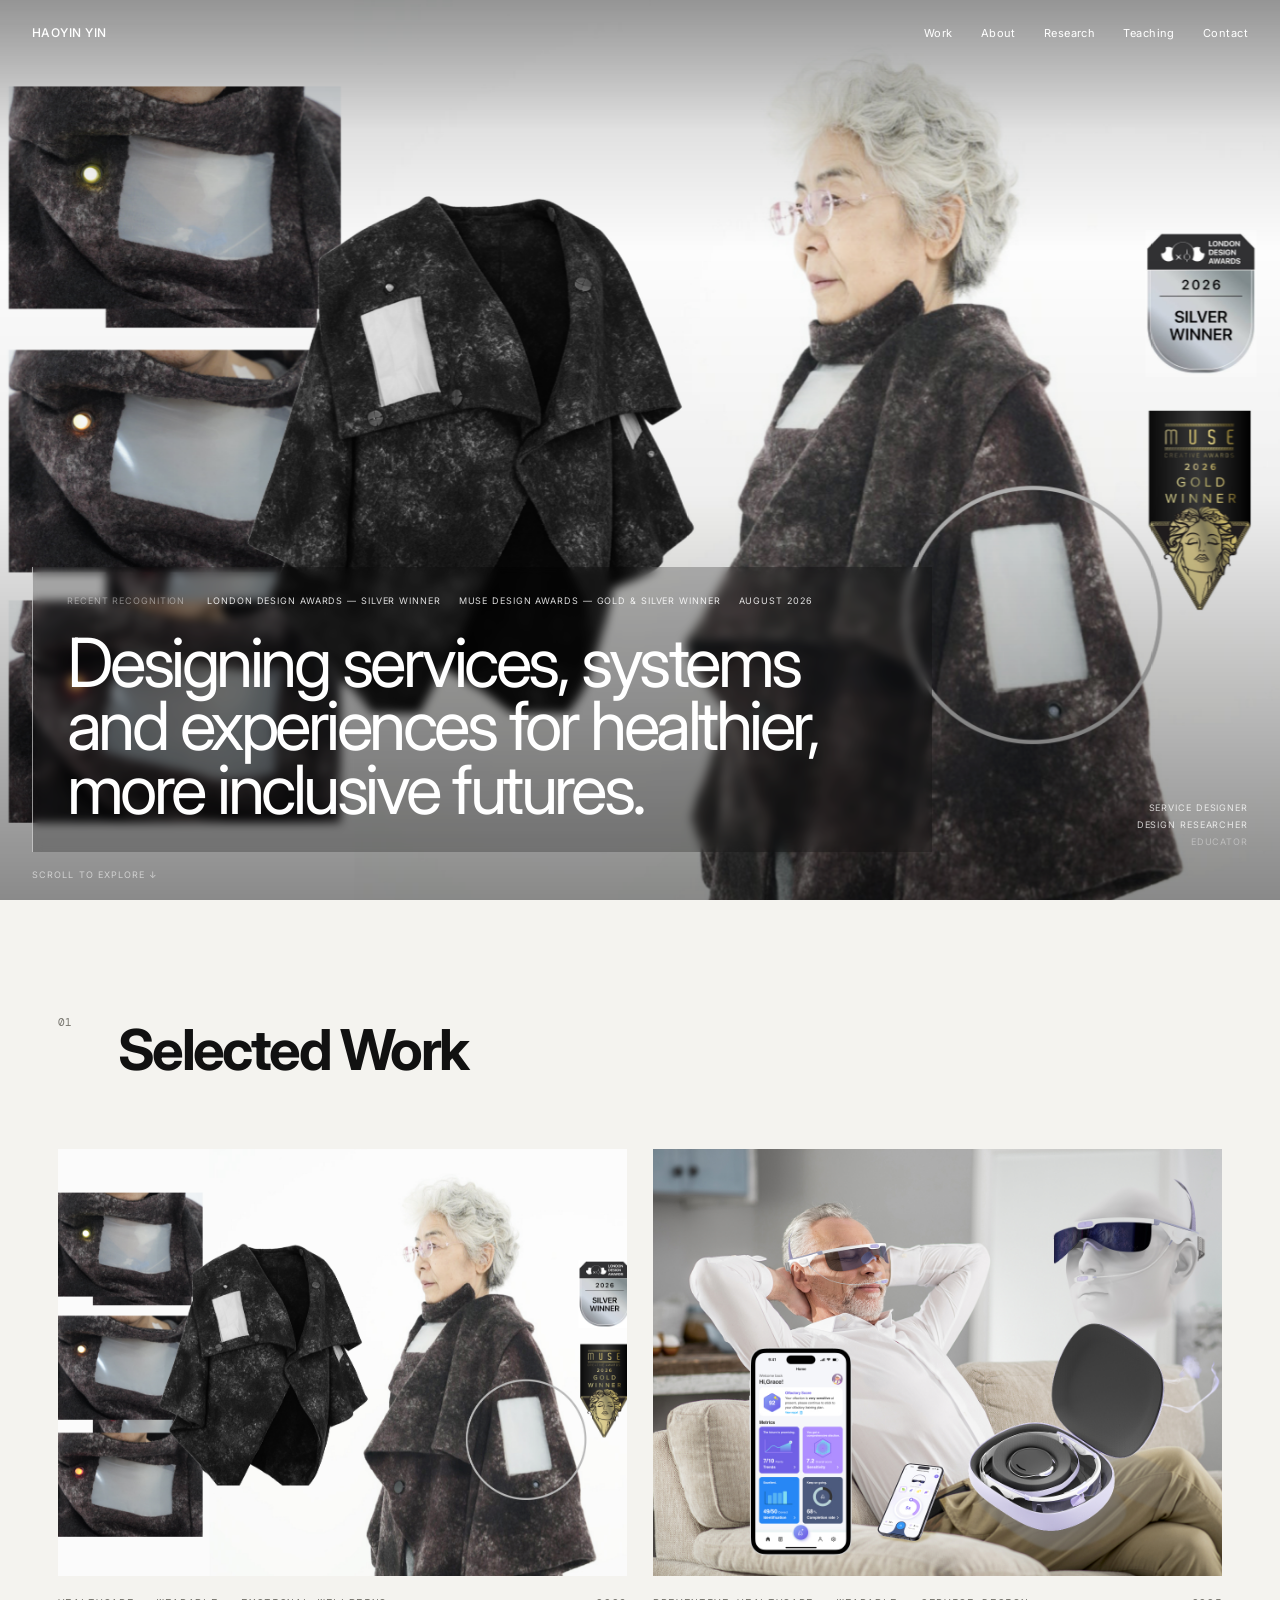
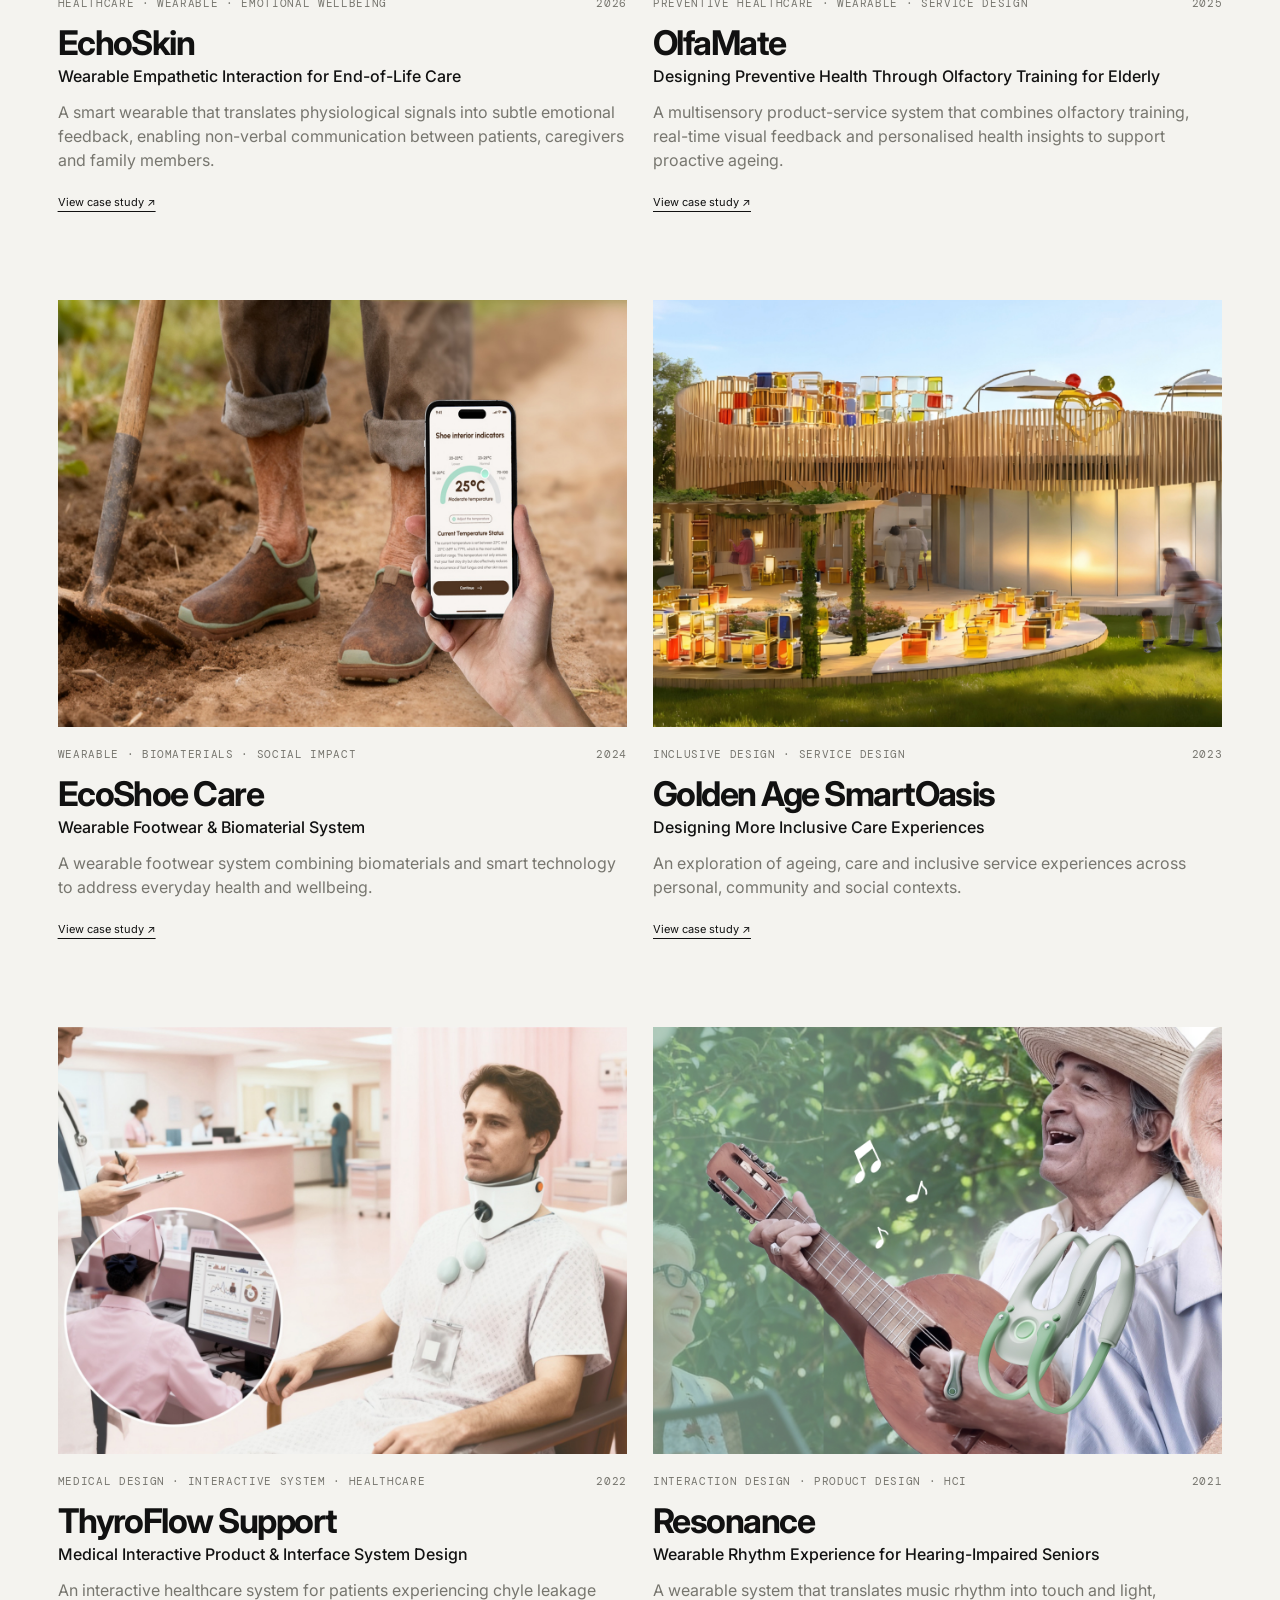
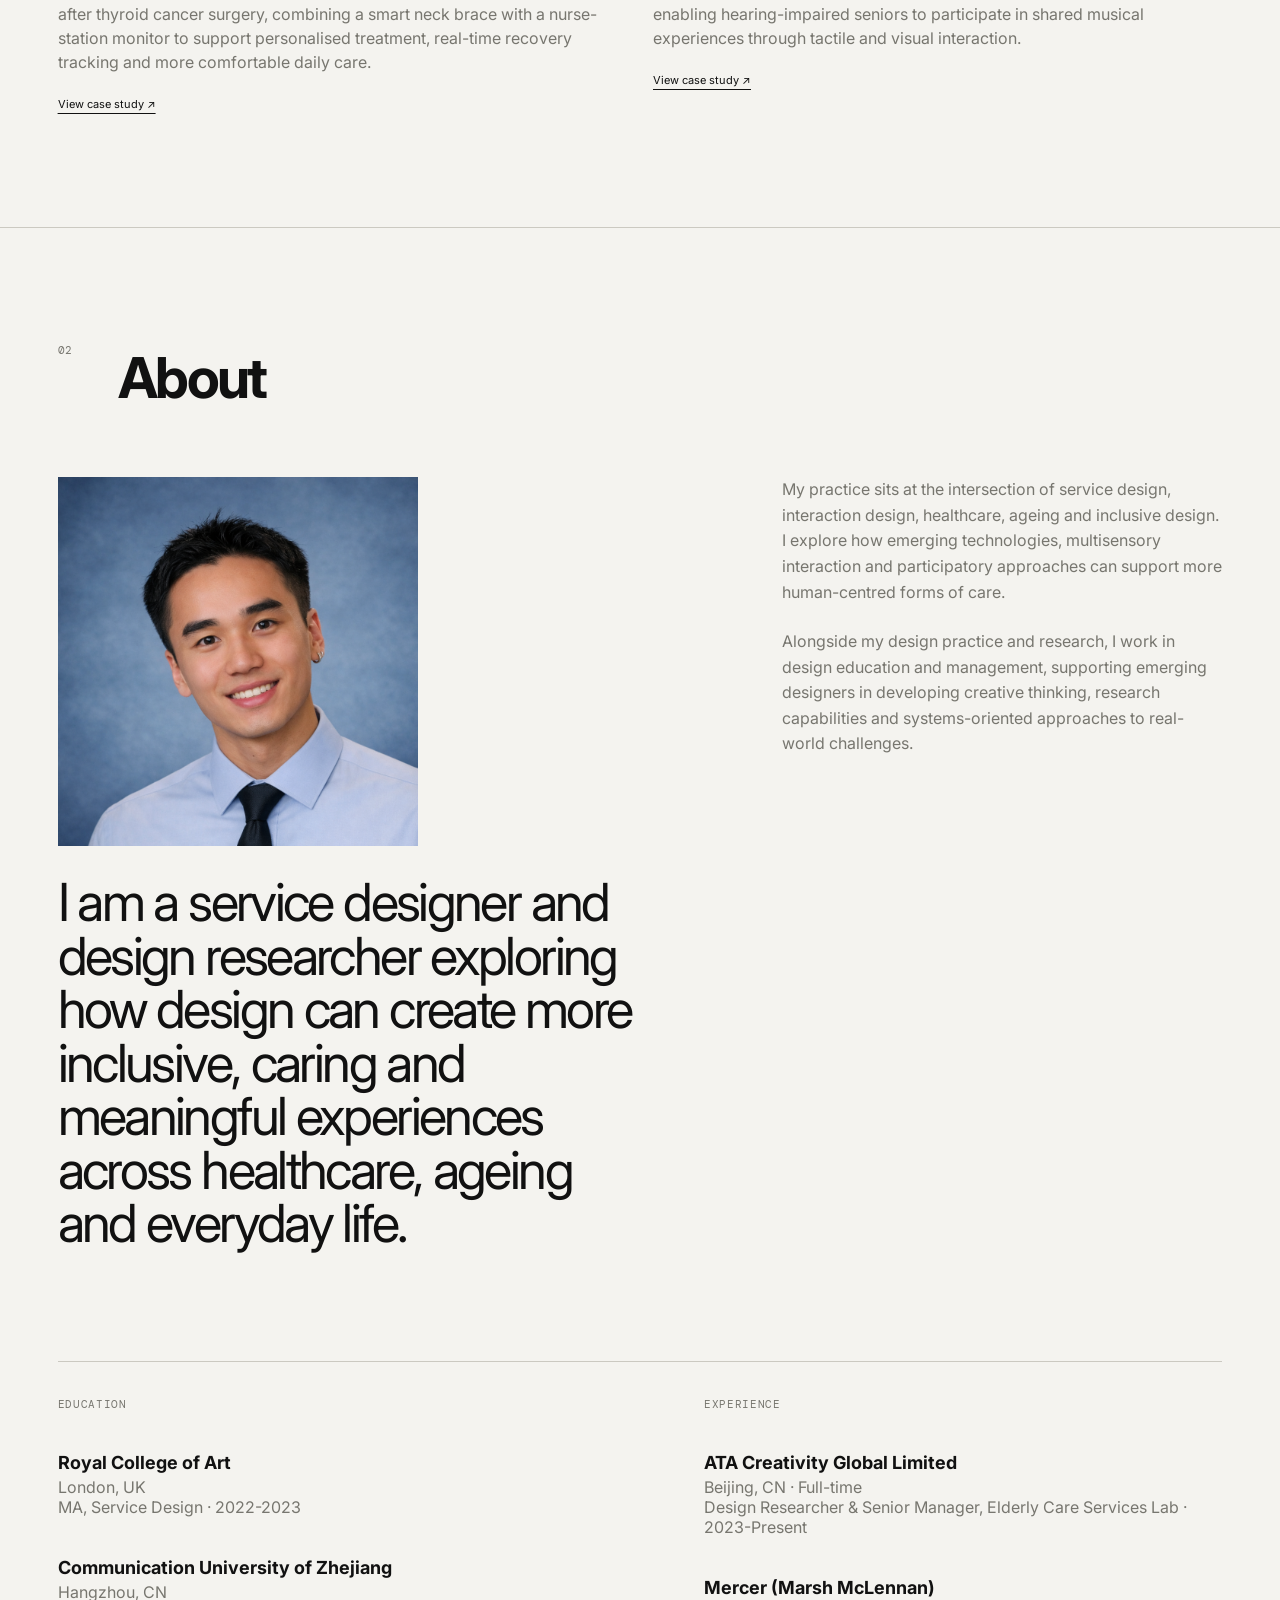
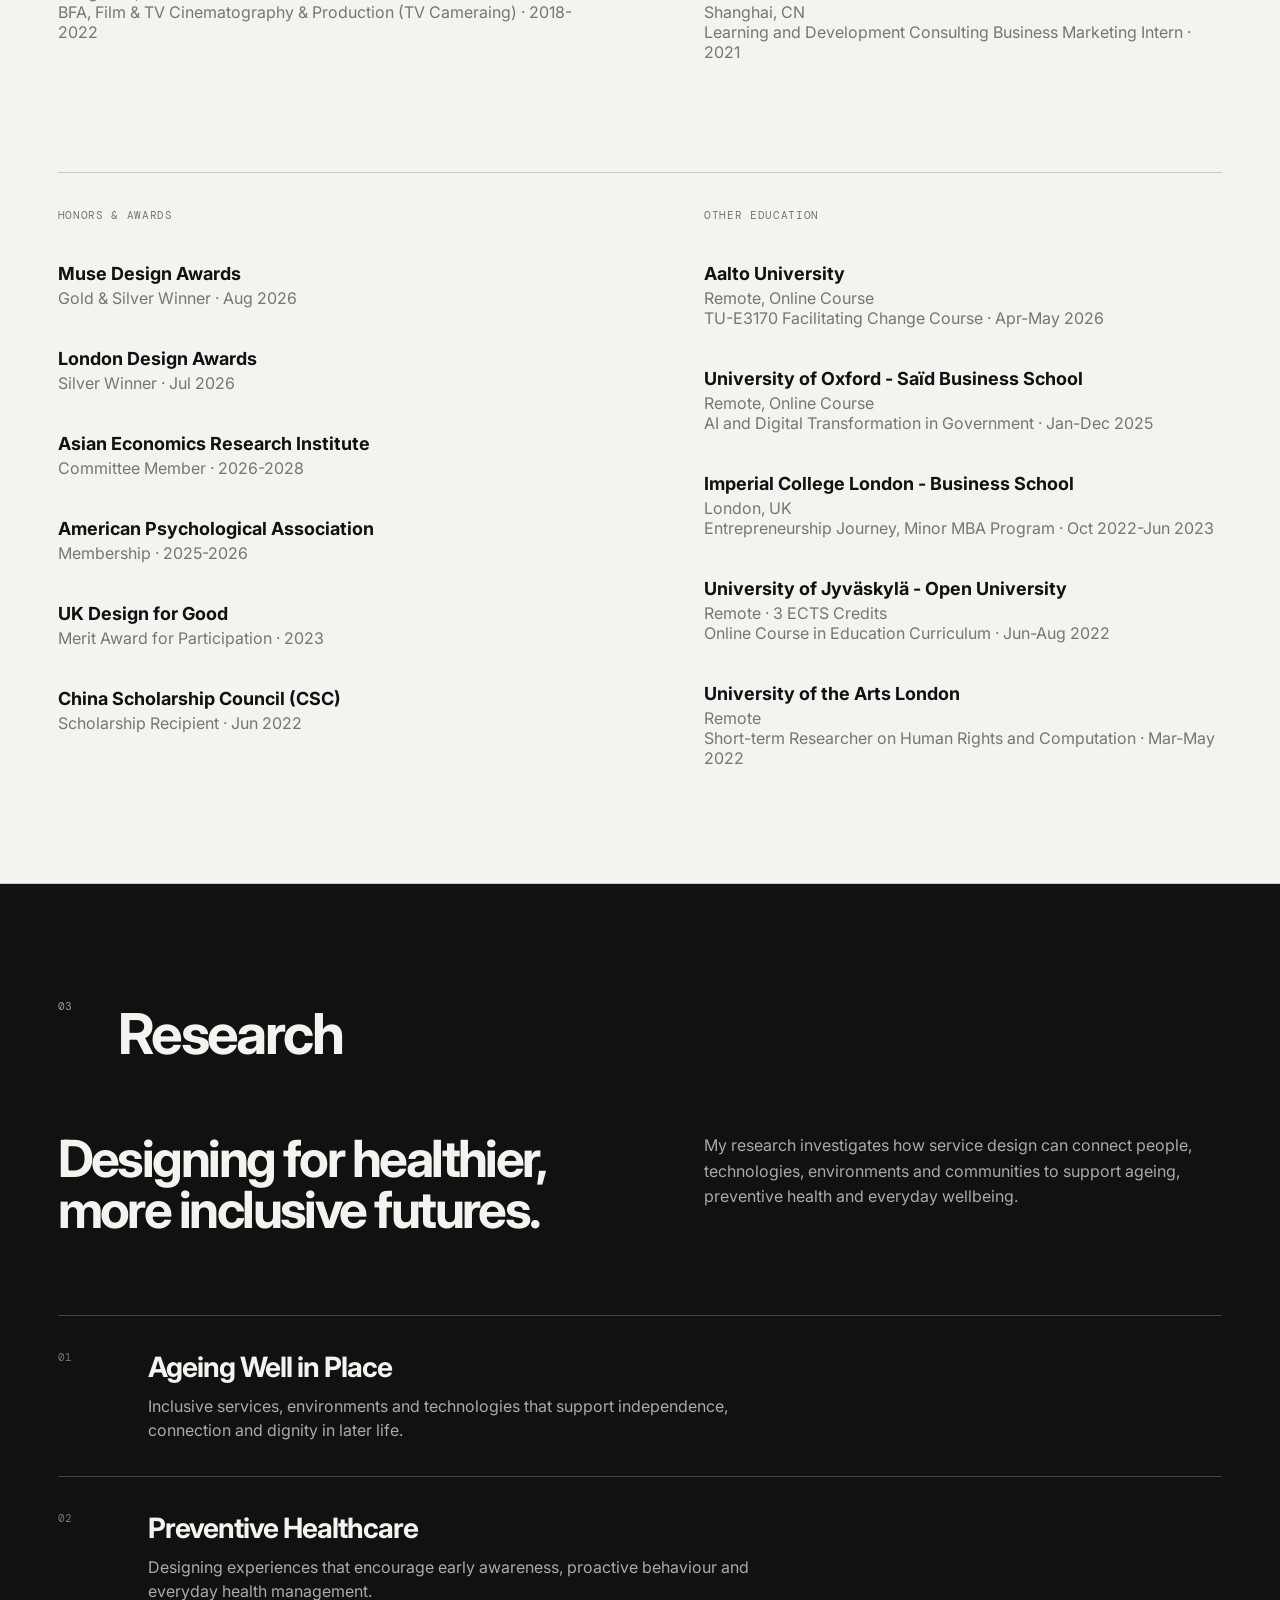
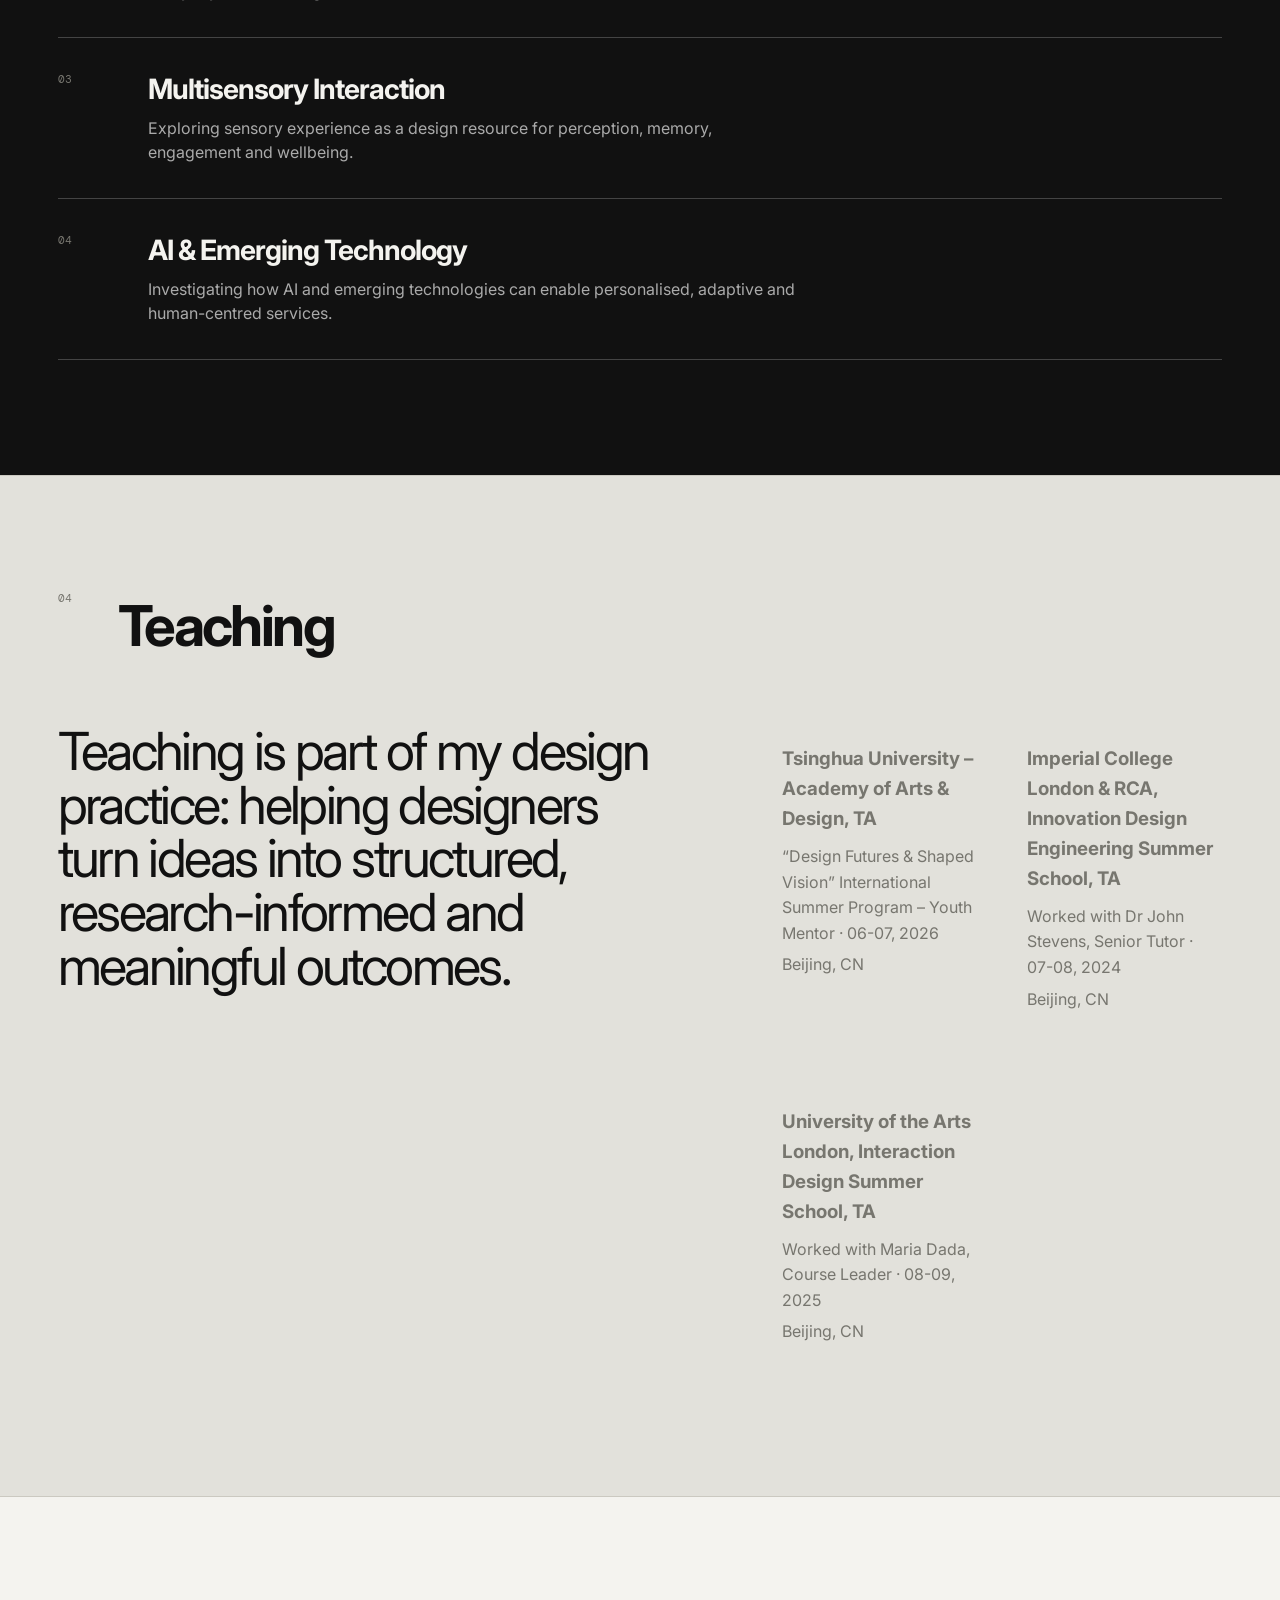
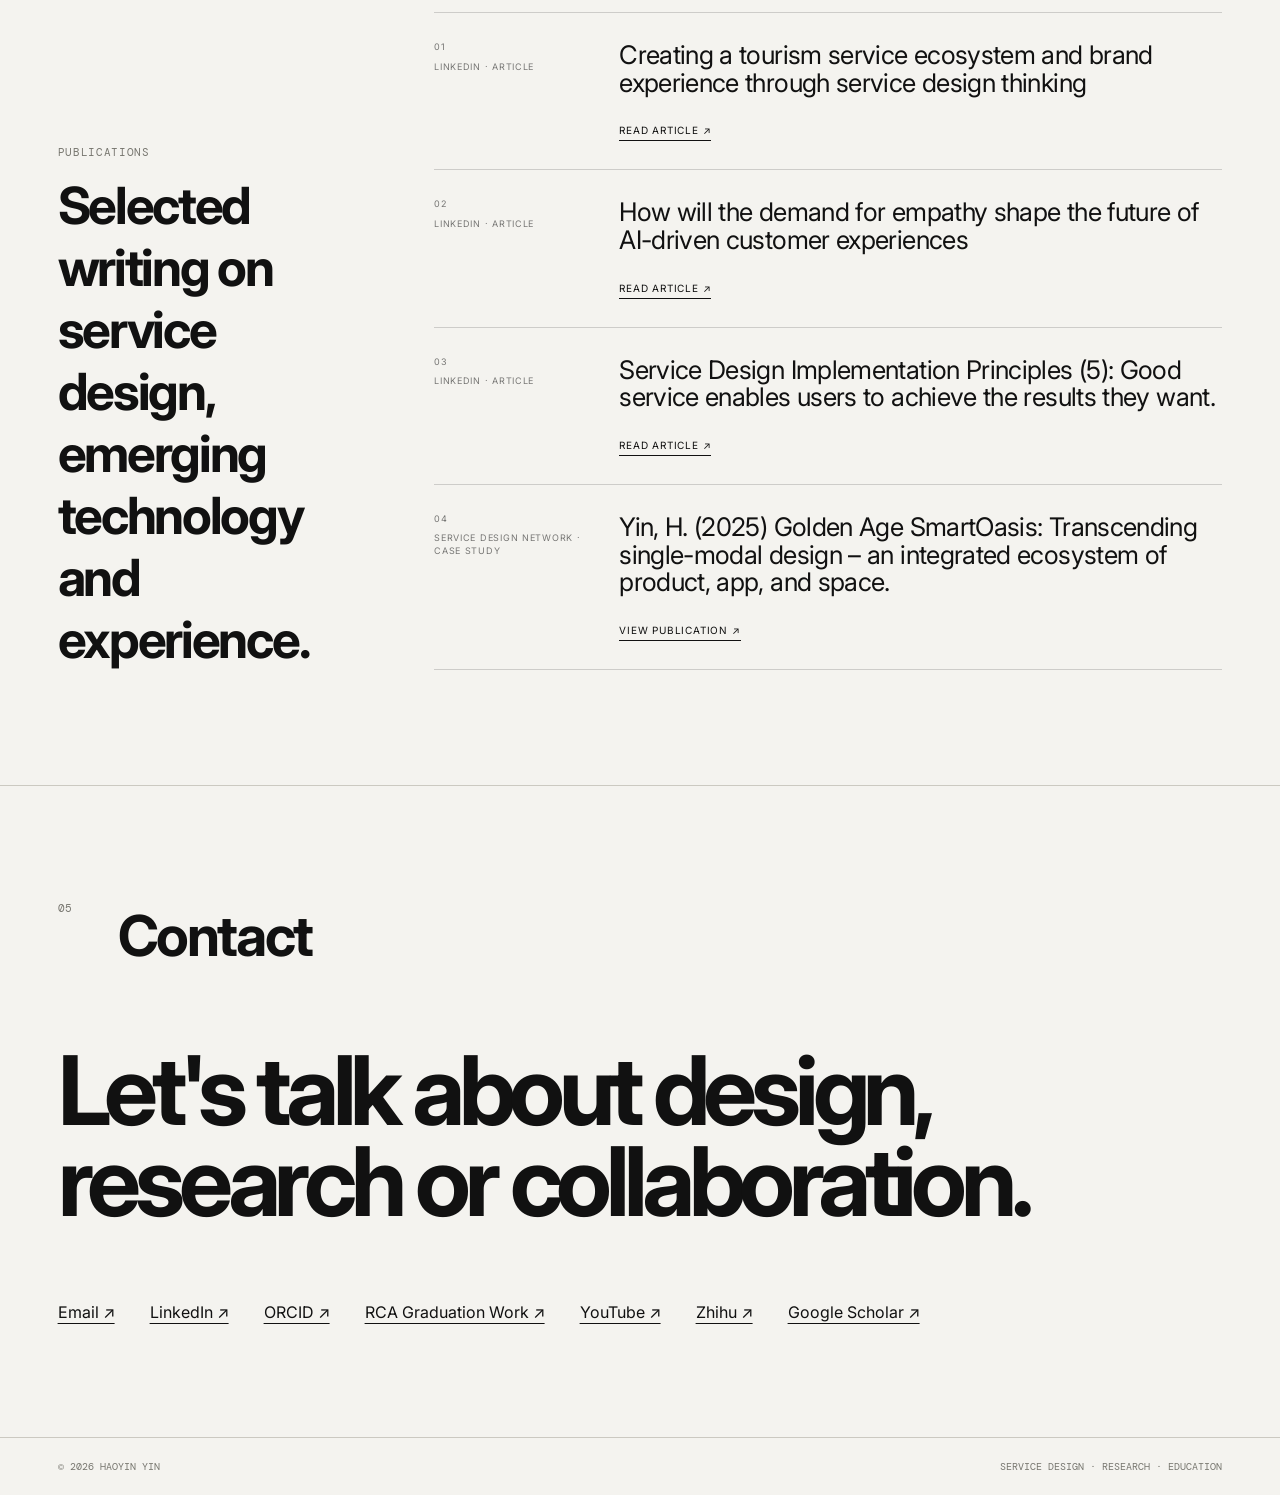
==== commit 18526ca1: "Update index.html" ====
--- a/index.html
+++ b/index.html
@@ -633,6 +633,38 @@
 
 }
 
+
+/* =========================================================
+   ABOUT — PERSONAL PHOTO
+   Added only for the About section
+   ========================================================= */
+
+.about-photo {
+  width: 100%;
+  max-width: 360px;
+  margin-bottom: 30px;
+}
+
+.about-photo img {
+  display: block;
+  width: 100%;
+  height: auto;
+}
+
+
+/* =========================================================
+   ABOUT PHOTO — MOBILE
+   ========================================================= */
+
+@media (max-width: 800px) {
+
+  .about-photo {
+    max-width: 280px;
+    margin-bottom: 25px;
+  }
+
+}
+
 </style>
 
 </head>
@@ -676,9 +708,9 @@
 
       <a href="#work">Work</a>
 
+      <a href="#about">About</a>
+
       <a href="#research">Research</a>
-
-      <a href="#about">About</a>
 
       <a href="#teaching">Teaching</a>
 
@@ -760,7 +792,7 @@
 
 
 <!-- =========================================================
-     WORK
+     01 — SELECTED WORK
      ========================================================= -->
 
 <section id="work" class="section">
@@ -779,14 +811,283 @@
 
 
 <!-- =========================================================
-     RESEARCH
+     02 — ABOUT
      ========================================================= -->
 
+<section id="about" class="section">
+
+  <div class="section-title">
+
+    <span>02</span>
+
+    <h2>About</h2>
+
+  </div>
+
+
+  <div class="two-col">
+
+
+    <div>
+
+      <!-- PERSONAL PHOTO -->
+
+      <div class="about-photo">
+
+        <img
+          src="assets/Photo.jpg"
+          alt="Haoyin Yin"
+        >
+
+      </div>
+
+
+      <p class="statement">
+        I am a service designer and design researcher exploring how design can create more inclusive, caring and meaningful experiences across healthcare, ageing and everyday life.
+      </p>
+
+    </div>
+
+
+    <div class="body">
+
+      <p>
+        My practice sits at the intersection of service design, interaction design, healthcare, ageing and inclusive design. I explore how emerging technologies, multisensory interaction and participatory approaches can support more human-centred forms of care.
+      </p>
+
+      <p>
+        Alongside my design practice and research, I work in design education and management, supporting emerging designers in developing creative thinking, research capabilities and systems-oriented approaches to real-world challenges.
+      </p>
+
+    </div>
+
+  </div>
+
+
+  <!-- EDUCATION -->
+
+  <div class="timeline">
+
+    <div>
+
+      <span>EDUCATION</span>
+
+      <h3>
+        Royal College of Art
+      </h3>
+
+      <p>
+        London, UK
+      </p>
+
+      <p>
+        MA, Service Design · 2022-2023
+      </p>
+
+
+      <h3>
+        Communication University of Zhejiang
+      </h3>
+
+      <p>
+        Hangzhou, CN
+      </p>
+
+      <p>
+        BFA, Film &amp; TV Cinematography &amp; Production (TV Cameraing) · 2018-2022
+      </p>
+
+    </div>
+
+
+    <!-- EXPERIENCE -->
+
+    <div>
+
+      <span>EXPERIENCE</span>
+
+      <h3>
+        ATA Creativity Global Limited
+      </h3>
+
+      <p>
+        Beijing, CN · Full-time
+      </p>
+
+      <p>
+        Design Researcher &amp; Senior Manager, Elderly Care Services Lab · 2023-Present
+      </p>
+
+
+      <h3>
+        Mercer (Marsh McLennan)
+      </h3>
+
+      <p>
+        Shanghai, CN
+      </p>
+
+      <p>
+        Learning and Development Consulting Business Marketing Intern · 2021
+      </p>
+
+    </div>
+
+  </div>
+
+
+  <!-- HONORS & AWARDS -->
+
+  <div class="timeline">
+
+    <div>
+
+      <span>HONORS &amp; AWARDS</span>
+
+
+      <h3>
+        Muse Design Awards
+      </h3>
+
+      <p>
+        Gold &amp; Silver Winner · Aug 2026
+      </p>
+
+
+      <h3>
+        London Design Awards
+      </h3>
+
+      <p>
+        Silver Winner · Jul 2026
+      </p>
+
+
+      <h3>
+        Asian Economics Research Institute
+      </h3>
+
+      <p>
+        Committee Member · 2026-2028
+      </p>
+
+
+      <h3>
+        American Psychological Association
+      </h3>
+
+      <p>
+        Membership · 2025-2026
+      </p>
+
+
+      <h3>
+        UK Design for Good
+      </h3>
+
+      <p>
+        Merit Award for Participation · 2023
+      </p>
+
+
+      <h3>
+        China Scholarship Council (CSC)
+      </h3>
+
+      <p>
+        Scholarship Recipient · Jun 2022
+      </p>
+
+    </div>
+
+
+    <!-- OTHER EDUCATION -->
+
+    <div>
+
+      <span>OTHER EDUCATION</span>
+
+
+      <h3>
+        Aalto University
+      </h3>
+
+      <p>
+        Remote, Online Course
+      </p>
+
+      <p>
+        TU-E3170 Facilitating Change Course · Apr-May 2026
+      </p>
+
+
+      <h3>
+        University of Oxford - Saïd Business School
+      </h3>
+
+      <p>
+        Remote, Online Course
+      </p>
+
+      <p>
+        AI and Digital Transformation in Government · Jan-Dec 2025
+      </p>
+
+
+      <h3>
+        Imperial College London - Business School
+      </h3>
+
+      <p>
+        London, UK
+      </p>
+
+      <p>
+        Entrepreneurship Journey, Minor MBA Program · Oct 2022-Jun 2023
+      </p>
+
+
+      <h3>
+        University of Jyväskylä - Open University
+      </h3>
+
+      <p>
+        Remote · 3 ECTS Credits
+      </p>
+
+      <p>
+        Online Course in Education Curriculum · Jun-Aug 2022
+      </p>
+
+
+      <h3>
+        University of the Arts London
+      </h3>
+
+      <p>
+        Remote
+      </p>
+
+      <p>
+        Short-term Researcher on Human Rights and Computation · Mar-May 2022
+      </p>
+
+    </div>
+
+  </div>
+
+</section>
+
+
+<!-- =========================================================
+     03 — RESEARCH
+     ========================================================= -->
+
 <section id="research" class="section dark">
 
   <div class="section-title">
 
-    <span>02</span>
+    <span>03</span>
 
     <h2>Research</h2>
 
@@ -891,264 +1192,7 @@
 
 
 <!-- =========================================================
-     ABOUT
-     ========================================================= -->
-
-<section id="about" class="section">
-
-  <div class="section-title">
-
-    <span>03</span>
-
-    <h2>About</h2>
-
-  </div>
-
-
-  <div class="two-col">
-
-
-    <div>
-
-      <p class="statement">
-        I am a service designer and design researcher exploring how design can create more inclusive, caring and meaningful experiences across healthcare, ageing and everyday life.
-      </p>
-
-    </div>
-
-
-    <div class="body">
-
-      <p>
-        My practice sits at the intersection of service design, interaction design, healthcare, ageing and inclusive design. I explore how emerging technologies, multisensory interaction and participatory approaches can support more human-centred forms of care.
-      </p>
-
-      <p>
-        Alongside my design practice and research, I work in design education and management, supporting emerging designers in developing creative thinking, research capabilities and systems-oriented approaches to real-world challenges.
-      </p>
-
-    </div>
-
-  </div>
-
-
-  <!-- EDUCATION -->
-
-  <div class="timeline">
-
-    <div>
-
-      <span>EDUCATION</span>
-
-      <h3>
-        Royal College of Art
-      </h3>
-
-      <p>
-        London, UK
-      </p>
-
-      <p>
-        MA, Service Design · 2022-2023
-      </p>
-
-
-      <h3>
-        Communication University of Zhejiang
-      </h3>
-
-      <p>
-        Hangzhou, CN
-      </p>
-
-      <p>
-        BFA, Film &amp; TV Cinematography &amp; Production (TV Cameraing) · 2018-2022
-      </p>
-
-    </div>
-
-
-    <!-- EXPERIENCE -->
-
-    <div>
-
-      <span>EXPERIENCE</span>
-
-      <h3>
-        ATA Creativity Global Limited
-      </h3>
-
-      <p>
-        Beijing, CN · Full-time
-      </p>
-
-      <p>
-        Design Researcher &amp; Senior Manager, Elderly Care Services Lab · 2023-Present
-      </p>
-
-
-      <h3>
-        Mercer (Marsh McLennan)
-      </h3>
-
-      <p>
-        Shanghai, CN
-      </p>
-
-      <p>
-        Learning and Development Consulting Business Marketing Intern · 2021
-      </p>
-
-    </div>
-
-  </div>
-
-
-  <!-- HONORS & AWARDS -->
-
-  <div class="timeline">
-
-    <div>
-
-      <span>HONORS &amp; AWARDS</span>
-
-
-      <h3>
-        Muse Design Awards
-      </h3>
-
-      <p>
-        Gold &amp; Silver Winner · Aug 2026
-      </p>
-
-
-      <h3>
-        London Design Awards
-      </h3>
-
-      <p>
-        Silver Winner · Jul 2026
-      </p>
-
-
-      <h3>
-        Asian Economics Research Institute
-      </h3>
-
-      <p>
-        Committee Member · 2026-2028
-      </p>
-
-
-      <h3>
-        American Psychological Association
-      </h3>
-
-      <p>
-        Membership · 2025-2026
-      </p>
-
-
-      <h3>
-        UK Design for Good
-      </h3>
-
-      <p>
-        Merit Award for Participation · 2023
-      </p>
-
-
-      <h3>
-        China Scholarship Council (CSC)
-      </h3>
-
-      <p>
-        Scholarship Recipient · Jun 2022
-      </p>
-
-    </div>
-
-
-    <!-- OTHER EDUCATION -->
-
-    <div>
-
-      <span>OTHER EDUCATION</span>
-
-
-      <h3>
-        Aalto University
-      </h3>
-
-      <p>
-        Remote, Online Course
-      </p>
-
-      <p>
-        TU-E3170 Facilitating Change Course · Apr-May 2026
-      </p>
-
-
-      <h3>
-        University of Oxford - Saïd Business School
-      </h3>
-
-      <p>
-        Remote, Online Course
-      </p>
-
-      <p>
-        AI and Digital Transformation in Government · Jan-Dec 2025
-      </p>
-
-
-      <h3>
-        Imperial College London - Business School
-      </h3>
-
-      <p>
-        London, UK
-      </p>
-
-      <p>
-        Entrepreneurship Journey, Minor MBA Program · Oct 2022-Jun 2023
-      </p>
-
-
-      <h3>
-        University of Jyväskylä - Open University
-      </h3>
-
-      <p>
-        Remote · 3 ECTS Credits
-      </p>
-
-      <p>
-        Online Course in Education Curriculum · Jun-Aug 2022
-      </p>
-
-
-      <h3>
-        University of the Arts London
-      </h3>
-
-      <p>
-        Remote
-      </p>
-
-      <p>
-        Short-term Researcher on Human Rights and Computation · Mar-May 2022
-      </p>
-
-    </div>
-
-  </div>
-
-</section>
-
-
-<!-- =========================================================
-     TEACHING
+     04 — TEACHING
      ========================================================= -->
 
 <section id="teaching" class="section teaching">
@@ -1394,7 +1438,7 @@
 
 
 <!-- =========================================================
-     CONTACT
+     05 — CONTACT
      ========================================================= -->
 
 <section id="contact" class="section contact">
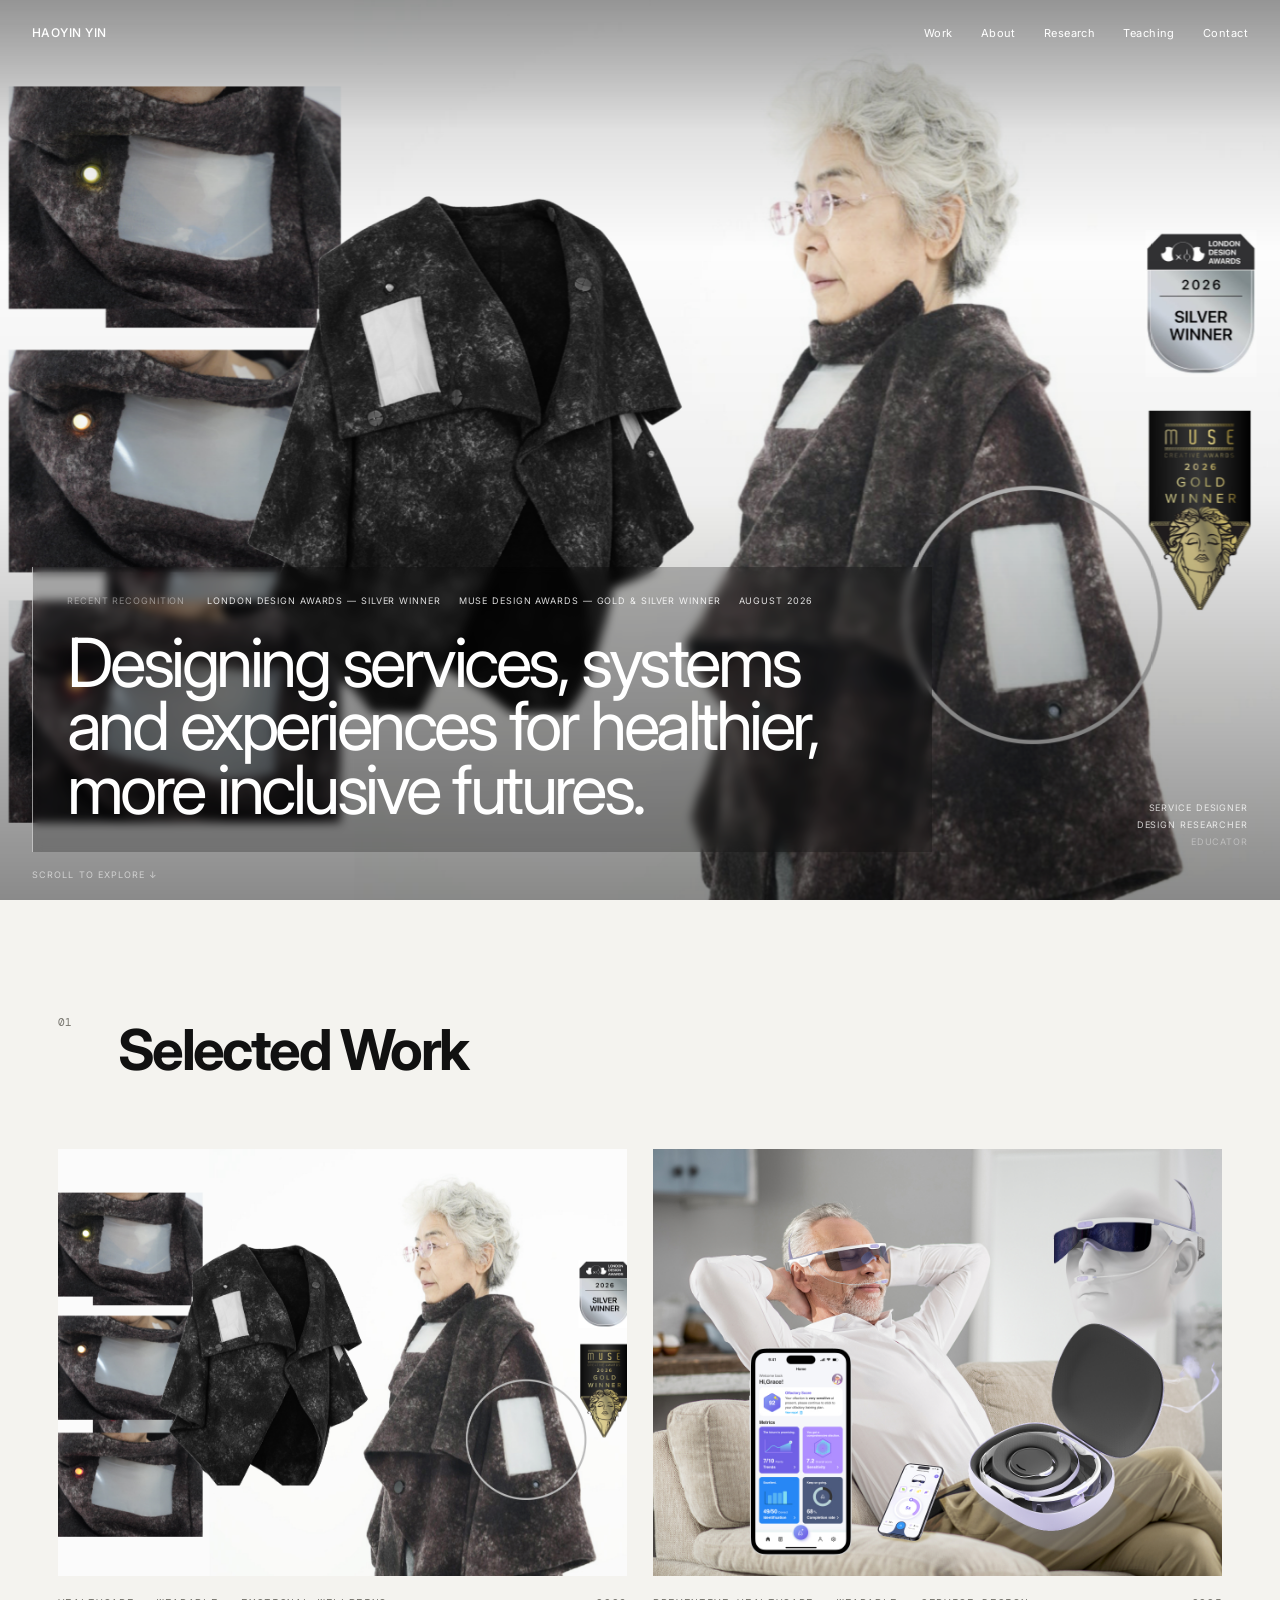
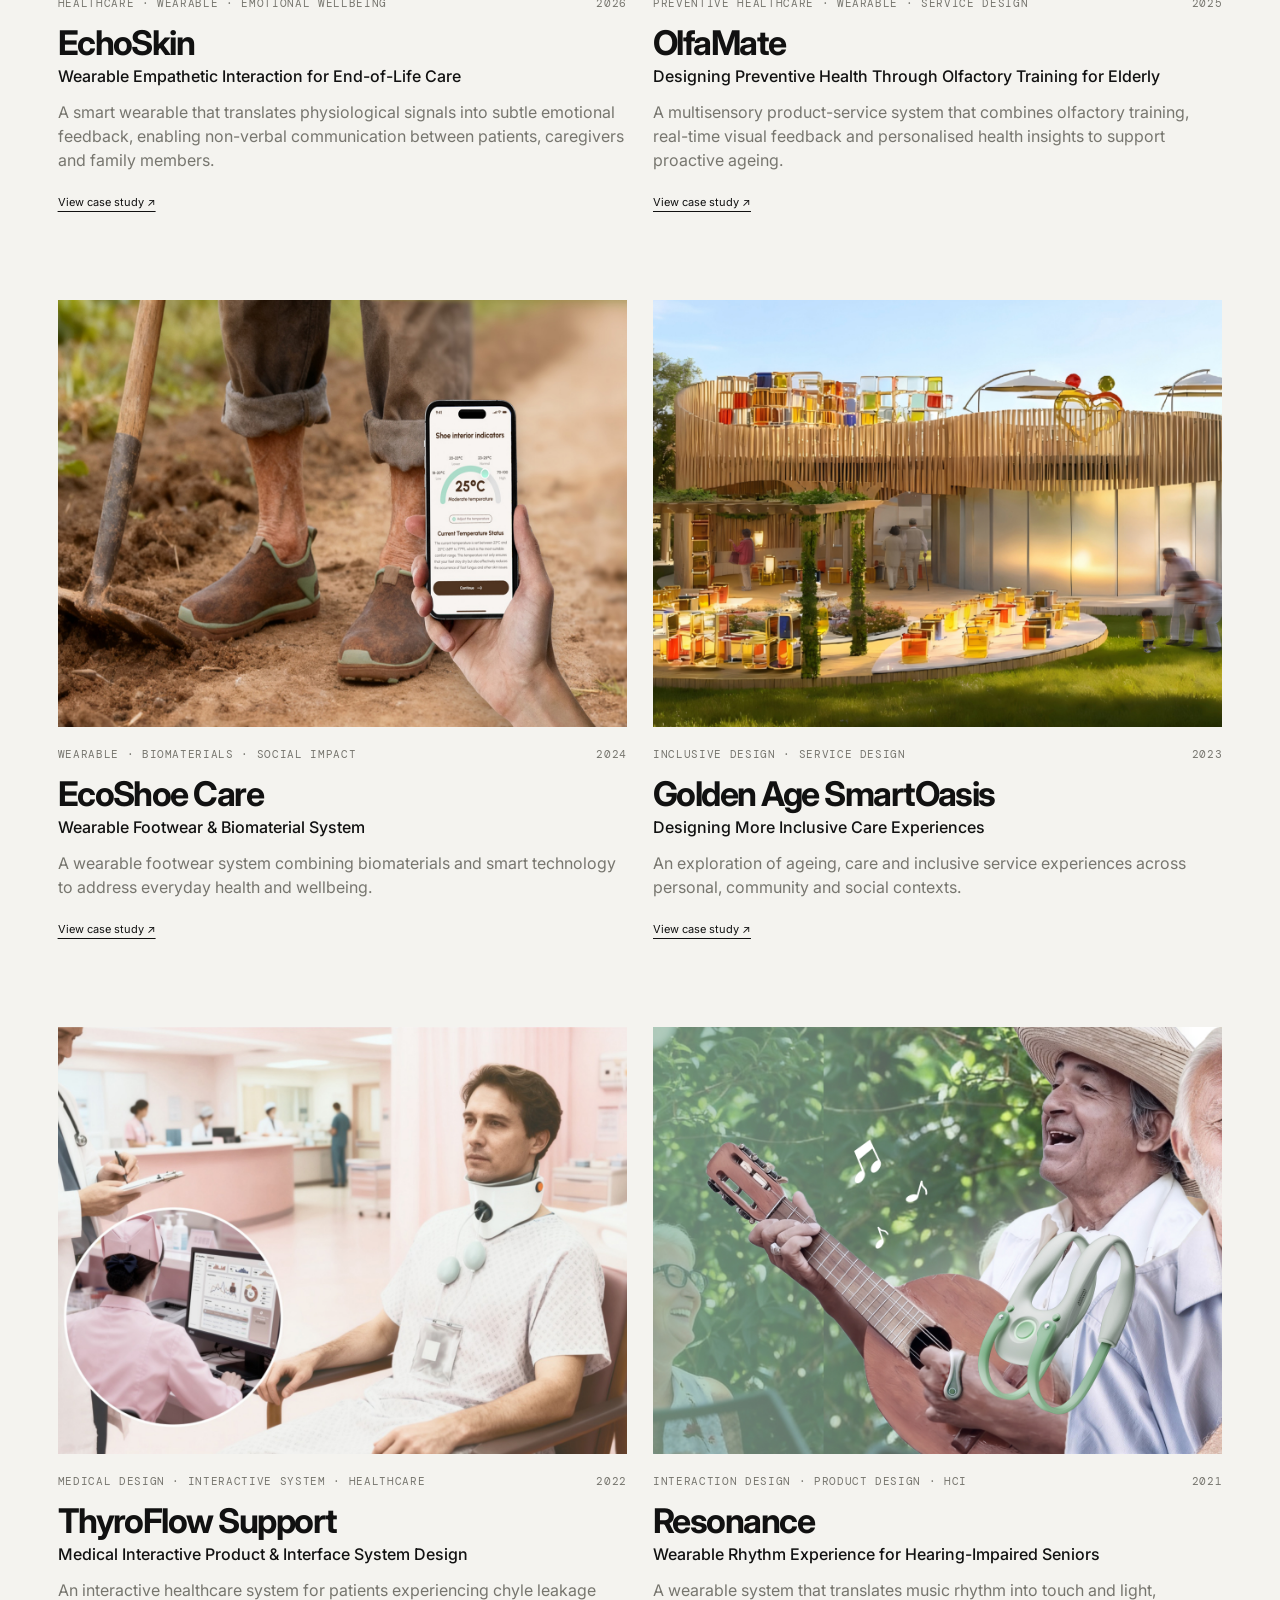
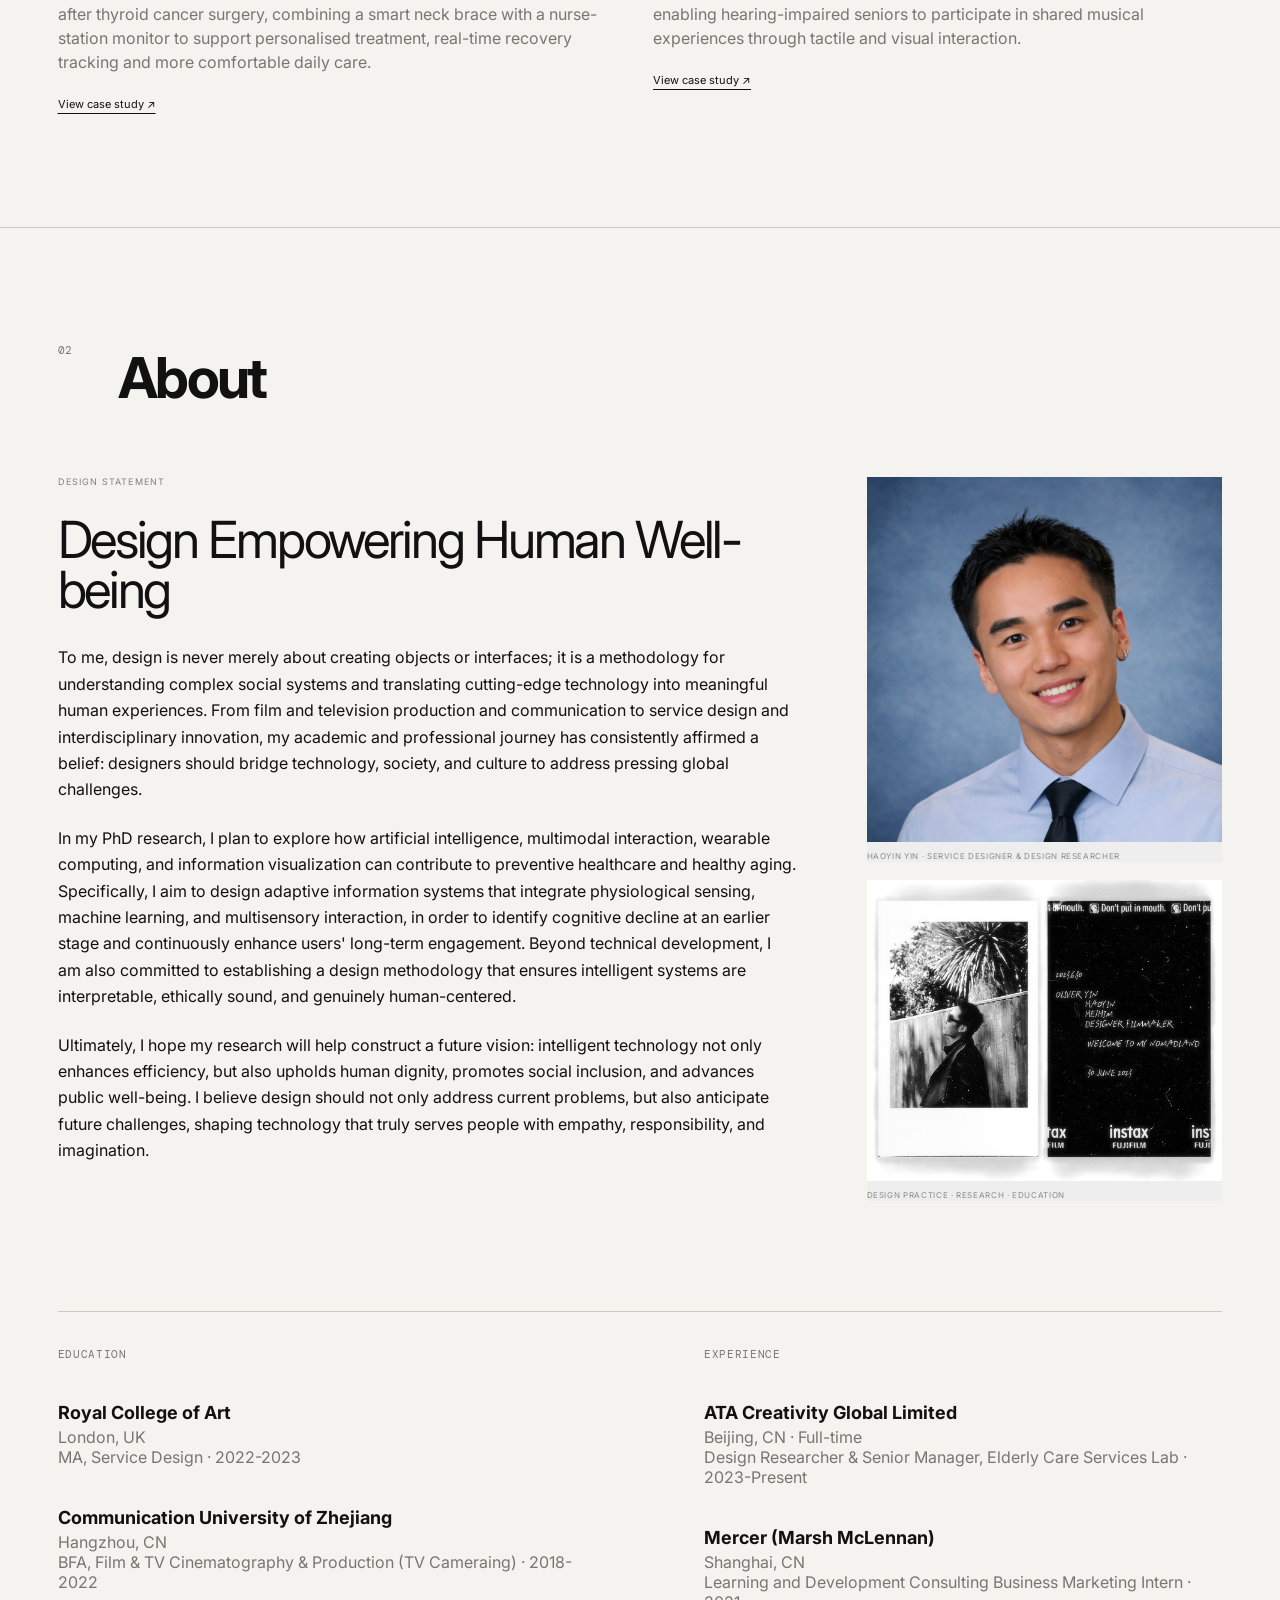
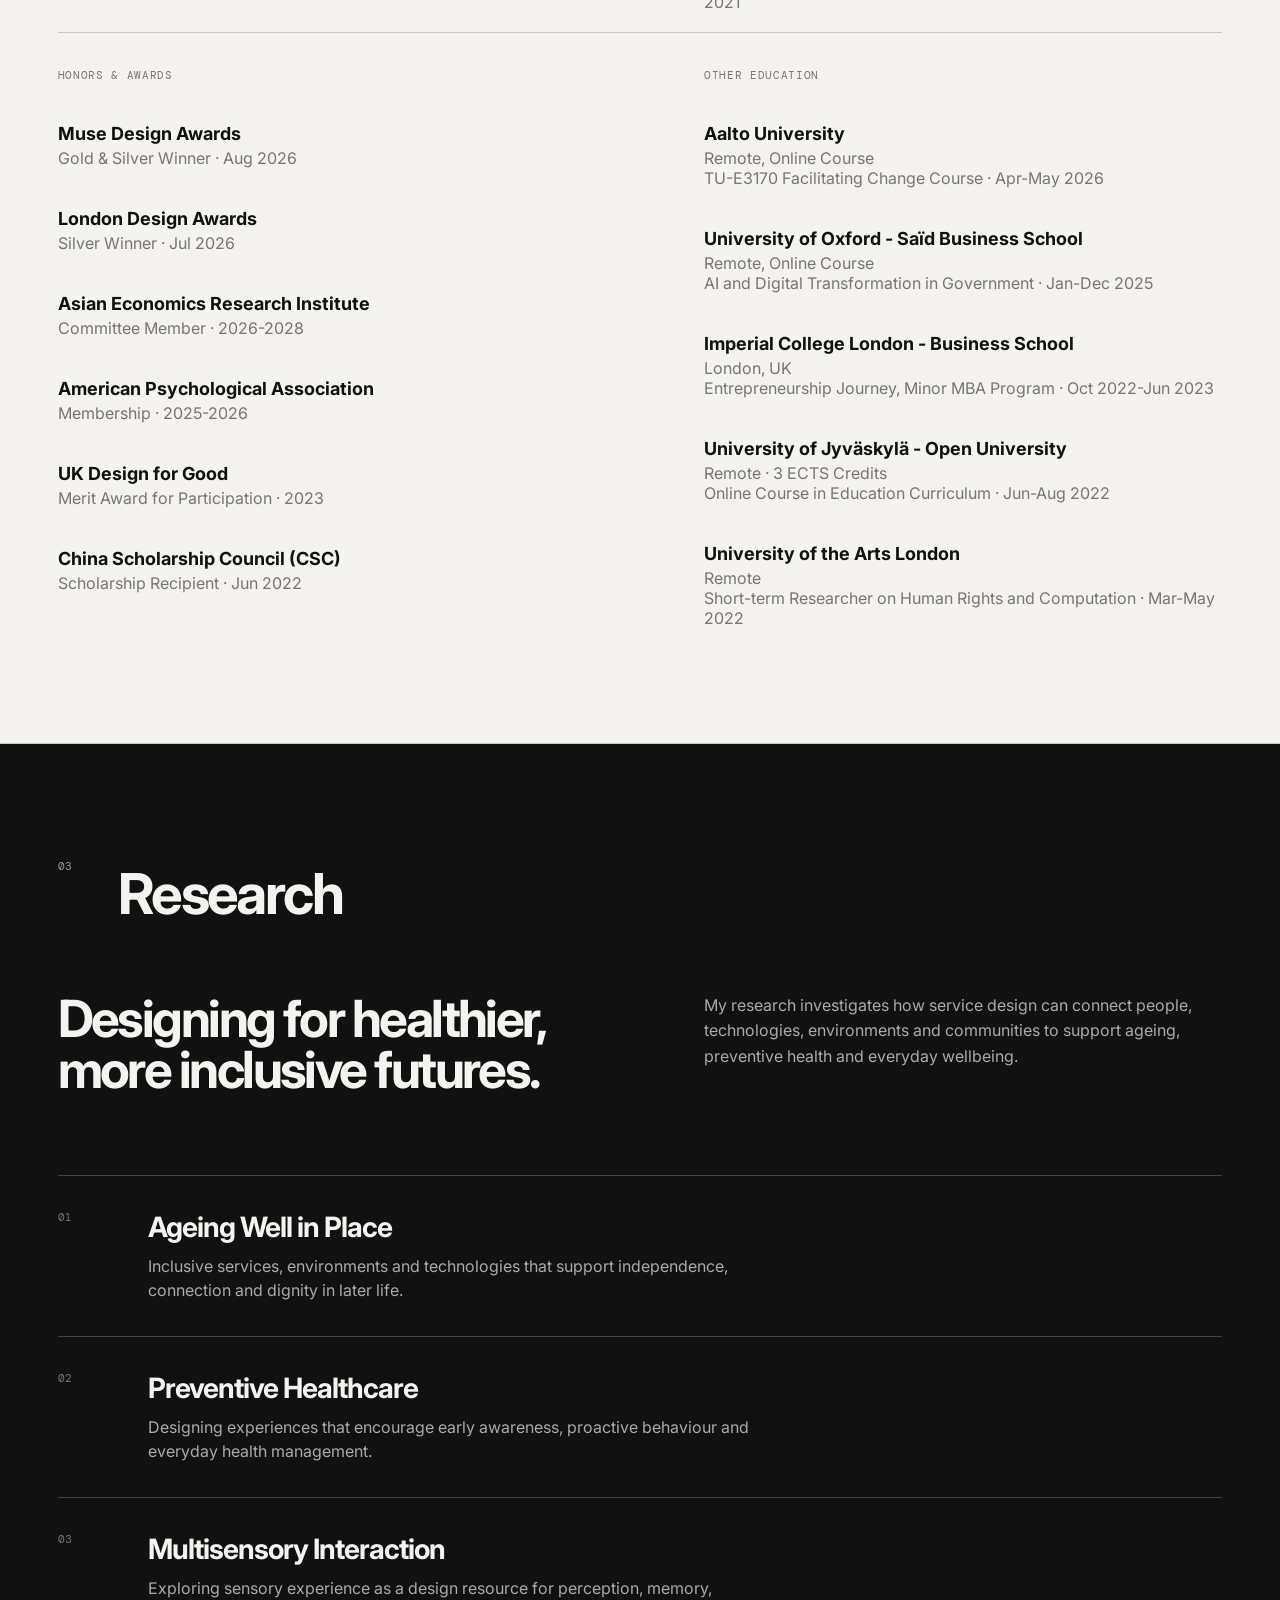
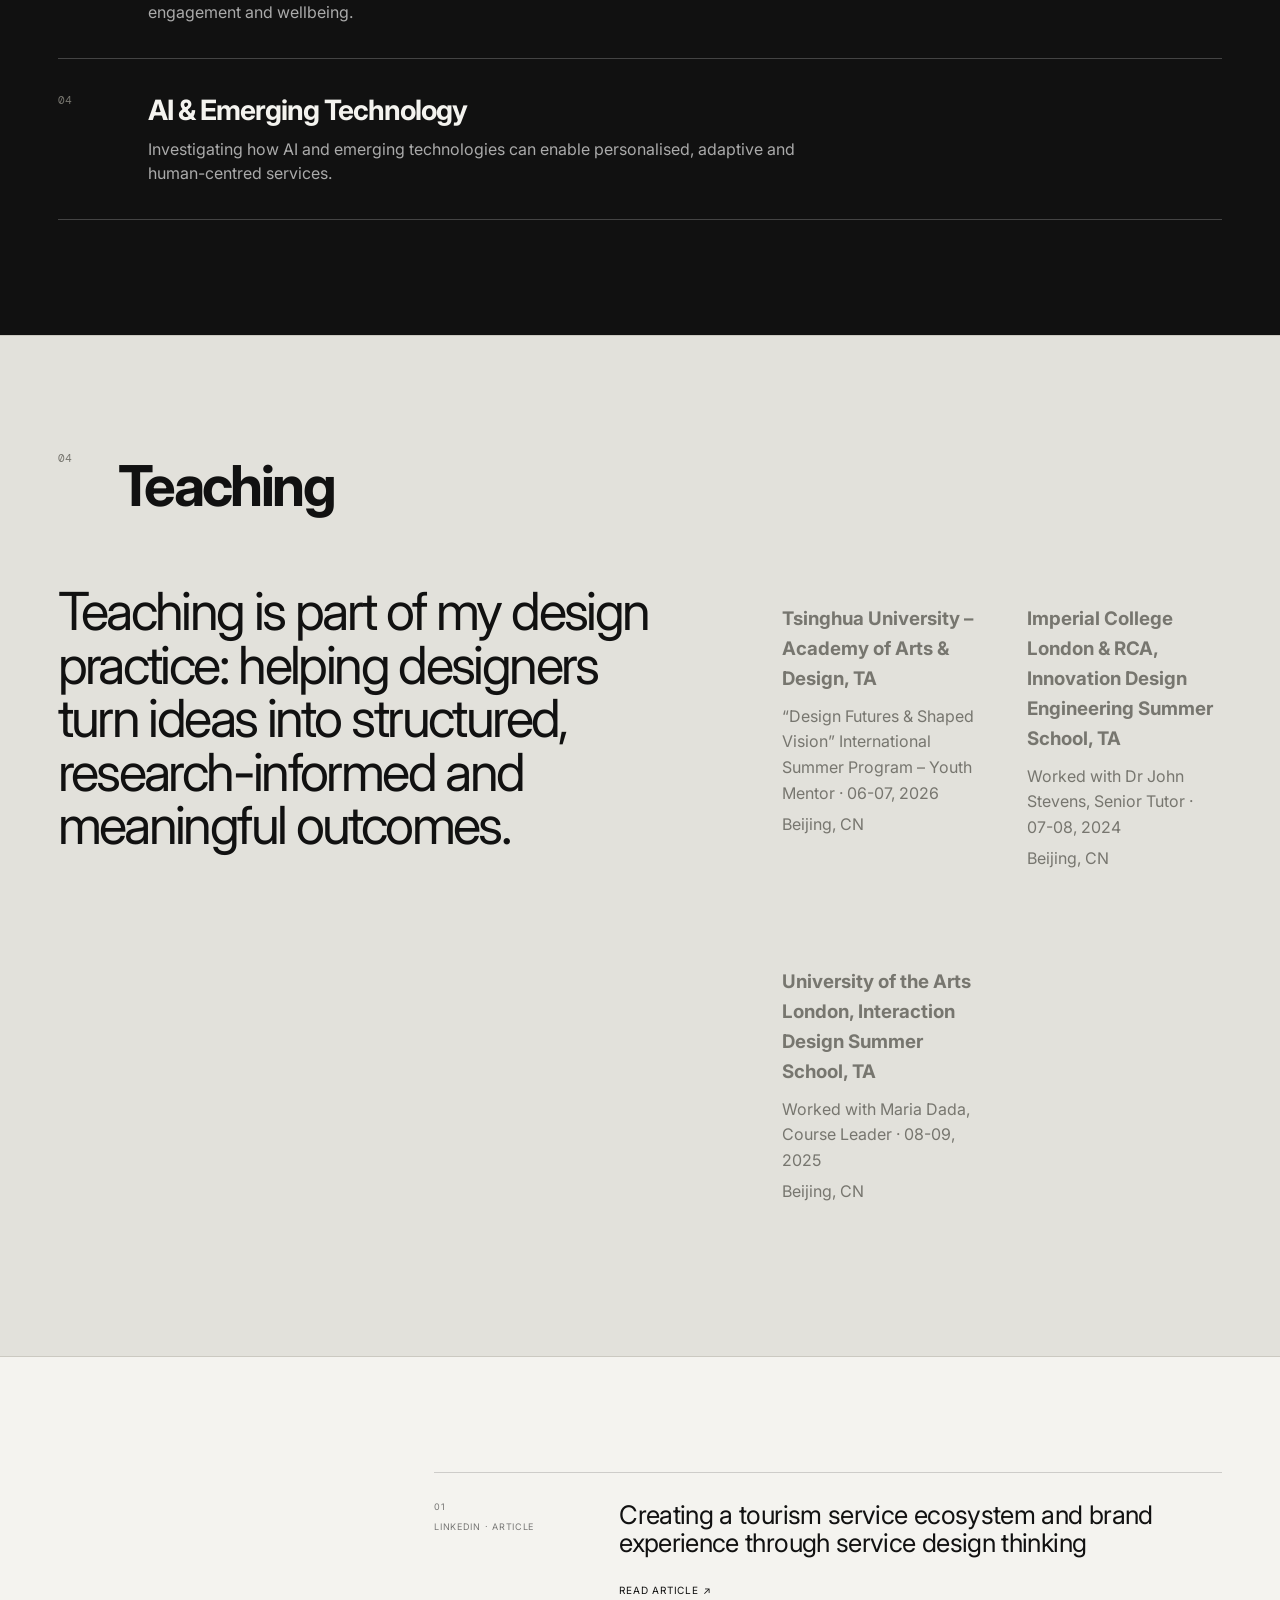
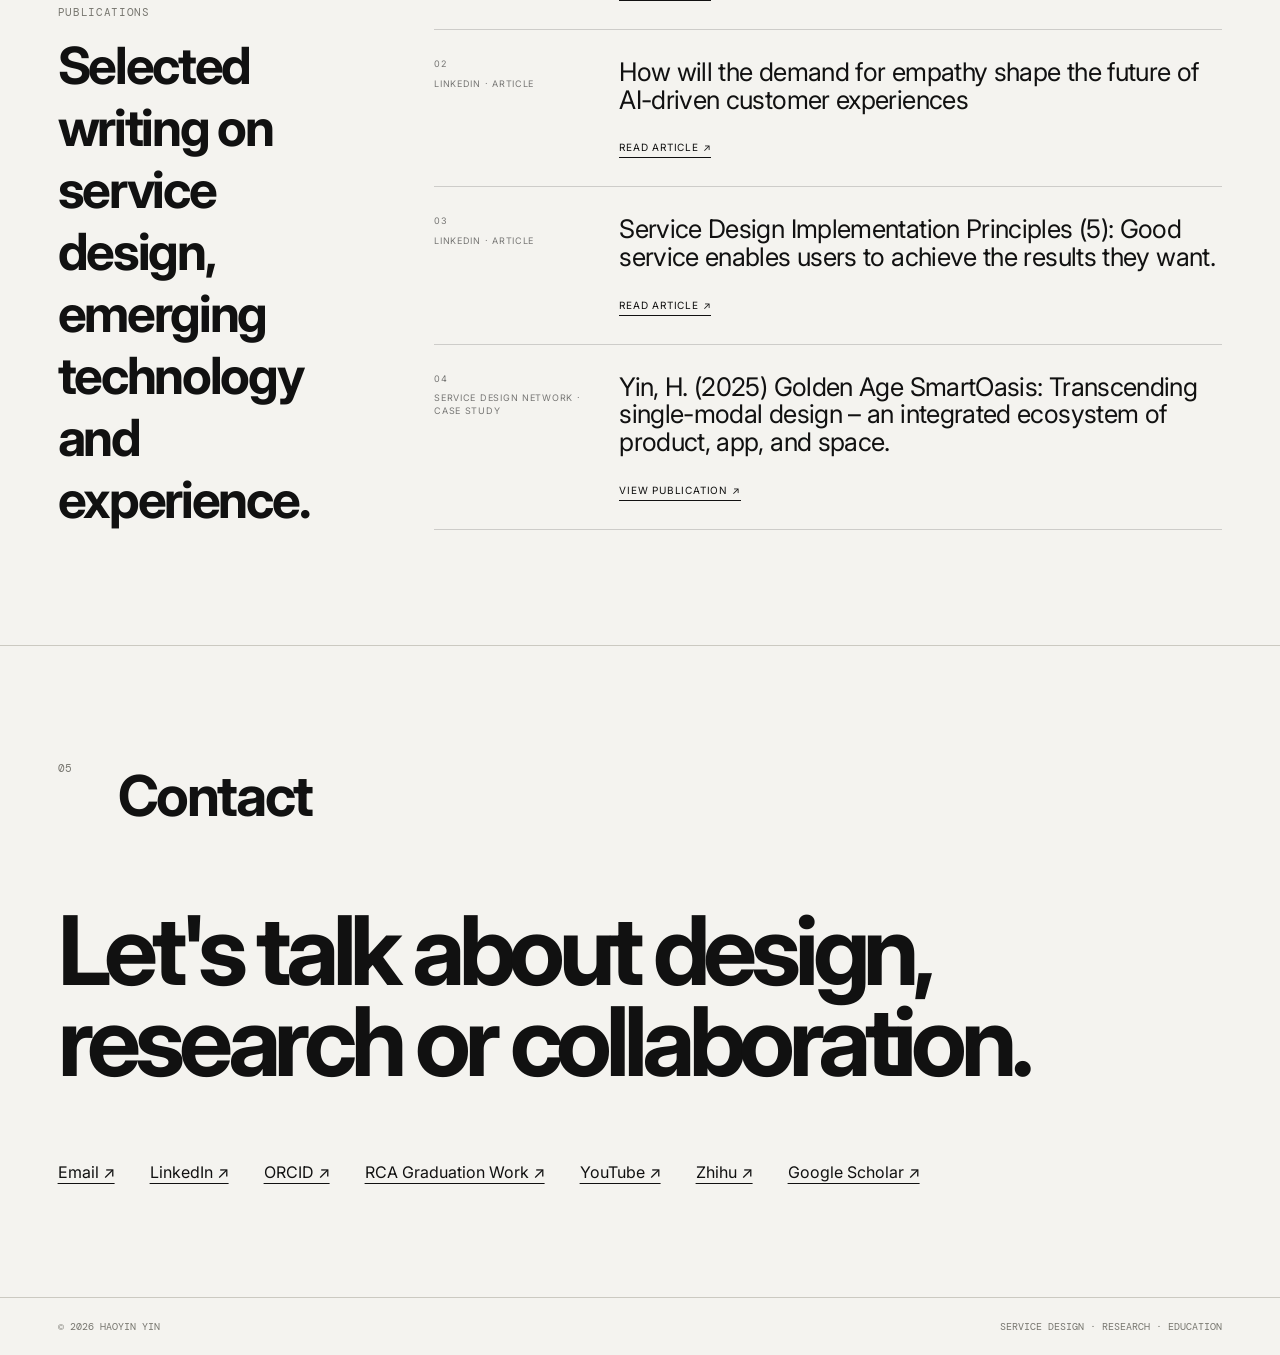
==== commit fa959fdc: "Update index.html" ====
--- a/index.html
+++ b/index.html
@@ -635,32 +635,137 @@
 
 
 /* =========================================================
-   ABOUT — PERSONAL PHOTO
-   Added only for the About section
+   ABOUT — DESIGN STATEMENT + PERSONAL IMAGES
    ========================================================= */
 
-.about-photo {
-  width: 100%;
-  max-width: 360px;
-  margin-bottom: 30px;
-}
-
-.about-photo img {
+.about-intro {
+  display: grid;
+  grid-template-columns: minmax(0, 1.35fr) minmax(280px, .65fr);
+  gap: 70px;
+  align-items: start;
+  margin-bottom: 95px;
+}
+
+
+/* DESIGN STATEMENT */
+
+.about-statement {
+  max-width: 900px;
+}
+
+.about-statement-label {
   display: block;
+
+  margin-bottom: 28px;
+
+  font-size: 9px;
+  line-height: 1;
+
+  letter-spacing: .12em;
+  text-transform: uppercase;
+
+  opacity: .5;
+}
+
+.about-statement h3 {
+  margin: 0 0 30px;
+
+  font-size: clamp(34px, 4vw, 58px);
+  line-height: .98;
+  font-weight: 400;
+
+  letter-spacing: -.045em;
+}
+
+.about-statement p {
+  max-width: 850px;
+
+  margin: 0 0 22px;
+
+  font-size: 16px;
+  line-height: 1.65;
+}
+
+
+/* PERSONAL IMAGES */
+
+.about-images {
+  display: grid;
+  grid-template-columns: 1fr;
+  gap: 18px;
+}
+
+.about-images figure {
+  margin: 0;
+  overflow: hidden;
+  background: #eee;
+}
+
+.about-images img {
+  display: block;
+
   width: 100%;
   height: auto;
-}
-
-
-/* =========================================================
-   ABOUT PHOTO — MOBILE
-   ========================================================= */
+
+  object-fit: cover;
+
+  transition: transform .8s cubic-bezier(.2,.7,.2,1);
+}
+
+.about-images figure:hover img {
+  transform: scale(1.025);
+}
+
+
+/* IMAGE CAPTION */
+
+.about-image-caption {
+  margin-top: 9px;
+
+  font-size: 8px;
+  line-height: 1.4;
+
+  letter-spacing: .08em;
+  text-transform: uppercase;
+
+  opacity: .45;
+}
+
+
+/* ABOUT — EXISTING CV AREA */
+
+.about-cv {
+  margin-top: 20px;
+}
+
+
+/* ABOUT — MOBILE */
 
 @media (max-width: 800px) {
 
-  .about-photo {
-    max-width: 280px;
-    margin-bottom: 25px;
+  .about-intro {
+    grid-template-columns: 1fr;
+    gap: 45px;
+    margin-bottom: 65px;
+  }
+
+  .about-statement h3 {
+    font-size: 38px;
+    line-height: 1;
+  }
+
+  .about-statement p {
+    font-size: 15px;
+    line-height: 1.6;
+  }
+
+  .about-images {
+    grid-template-columns: repeat(2, minmax(0, 1fr));
+    gap: 12px;
+  }
+
+  .about-images figure {
+    width: 100%;
   }
 
 }
@@ -825,46 +930,82 @@
   </div>
 
 
-  <div class="two-col">
-
-
-    <div>
-
-      <!-- PERSONAL PHOTO -->
-
-      <div class="about-photo">
+  <!-- =======================================================
+       DESIGN STATEMENT + PERSONAL IMAGES
+       ======================================================= -->
+
+  <div class="about-intro">
+
+
+    <!-- DESIGN STATEMENT -->
+
+    <div class="about-statement">
+
+      <span class="about-statement-label">
+        Design Statement
+      </span>
+
+      <h3>
+        Design Empowering Human Well-being
+      </h3>
+
+
+      <p>
+        To me, design is never merely about creating objects or interfaces; it is a methodology for understanding complex social systems and translating cutting-edge technology into meaningful human experiences. From film and television production and communication to service design and interdisciplinary innovation, my academic and professional journey has consistently affirmed a belief: designers should bridge technology, society, and culture to address pressing global challenges.
+      </p>
+
+
+      <p>
+        In my PhD research, I plan to explore how artificial intelligence, multimodal interaction, wearable computing, and information visualization can contribute to preventive healthcare and healthy aging. Specifically, I aim to design adaptive information systems that integrate physiological sensing, machine learning, and multisensory interaction, in order to identify cognitive decline at an earlier stage and continuously enhance users' long-term engagement. Beyond technical development, I am also committed to establishing a design methodology that ensures intelligent systems are interpretable, ethically sound, and genuinely human-centered.
+      </p>
+
+
+      <p>
+        Ultimately, I hope my research will help construct a future vision: intelligent technology not only enhances efficiency, but also upholds human dignity, promotes social inclusion, and advances public well-being. I believe design should not only address current problems, but also anticipate future challenges, shaping technology that truly serves people with empathy, responsibility, and imagination.
+      </p>
+
+    </div>
+
+
+    <!-- PERSONAL IMAGES -->
+
+    <div class="about-images">
+
+      <figure>
 
         <img
           src="assets/Photo.jpg"
           alt="Haoyin Yin"
         >
 
-      </div>
-
-
-      <p class="statement">
-        I am a service designer and design researcher exploring how design can create more inclusive, caring and meaningful experiences across healthcare, ageing and everyday life.
-      </p>
+        <figcaption class="about-image-caption">
+          Haoyin Yin · Service Designer &amp; Design Researcher
+        </figcaption>
+
+      </figure>
+
+
+      <figure>
+
+        <img
+          src="assets/photo2.jpg"
+          alt="Haoyin Yin"
+        >
+
+        <figcaption class="about-image-caption">
+          Design Practice · Research · Education
+        </figcaption>
+
+      </figure>
 
     </div>
 
-
-    <div class="body">
-
-      <p>
-        My practice sits at the intersection of service design, interaction design, healthcare, ageing and inclusive design. I explore how emerging technologies, multisensory interaction and participatory approaches can support more human-centred forms of care.
-      </p>
-
-      <p>
-        Alongside my design practice and research, I work in design education and management, supporting emerging designers in developing creative thinking, research capabilities and systems-oriented approaches to real-world challenges.
-      </p>
-
-    </div>
-
   </div>
 
 
-  <!-- EDUCATION -->
+  <!-- =======================================================
+       EDUCATION & EXPERIENCE
+       ======================================================= -->
 
   <div class="timeline">
 
@@ -936,9 +1077,11 @@
   </div>
 
 
-  <!-- HONORS & AWARDS -->
-
-  <div class="timeline">
+  <!-- =======================================================
+       HONORS & AWARDS / OTHER EDUCATION
+       ======================================================= -->
+
+  <div class="timeline about-cv">
 
     <div>
 
@@ -1000,8 +1143,6 @@
 
     </div>
 
-
-    <!-- OTHER EDUCATION -->
 
     <div>
 
